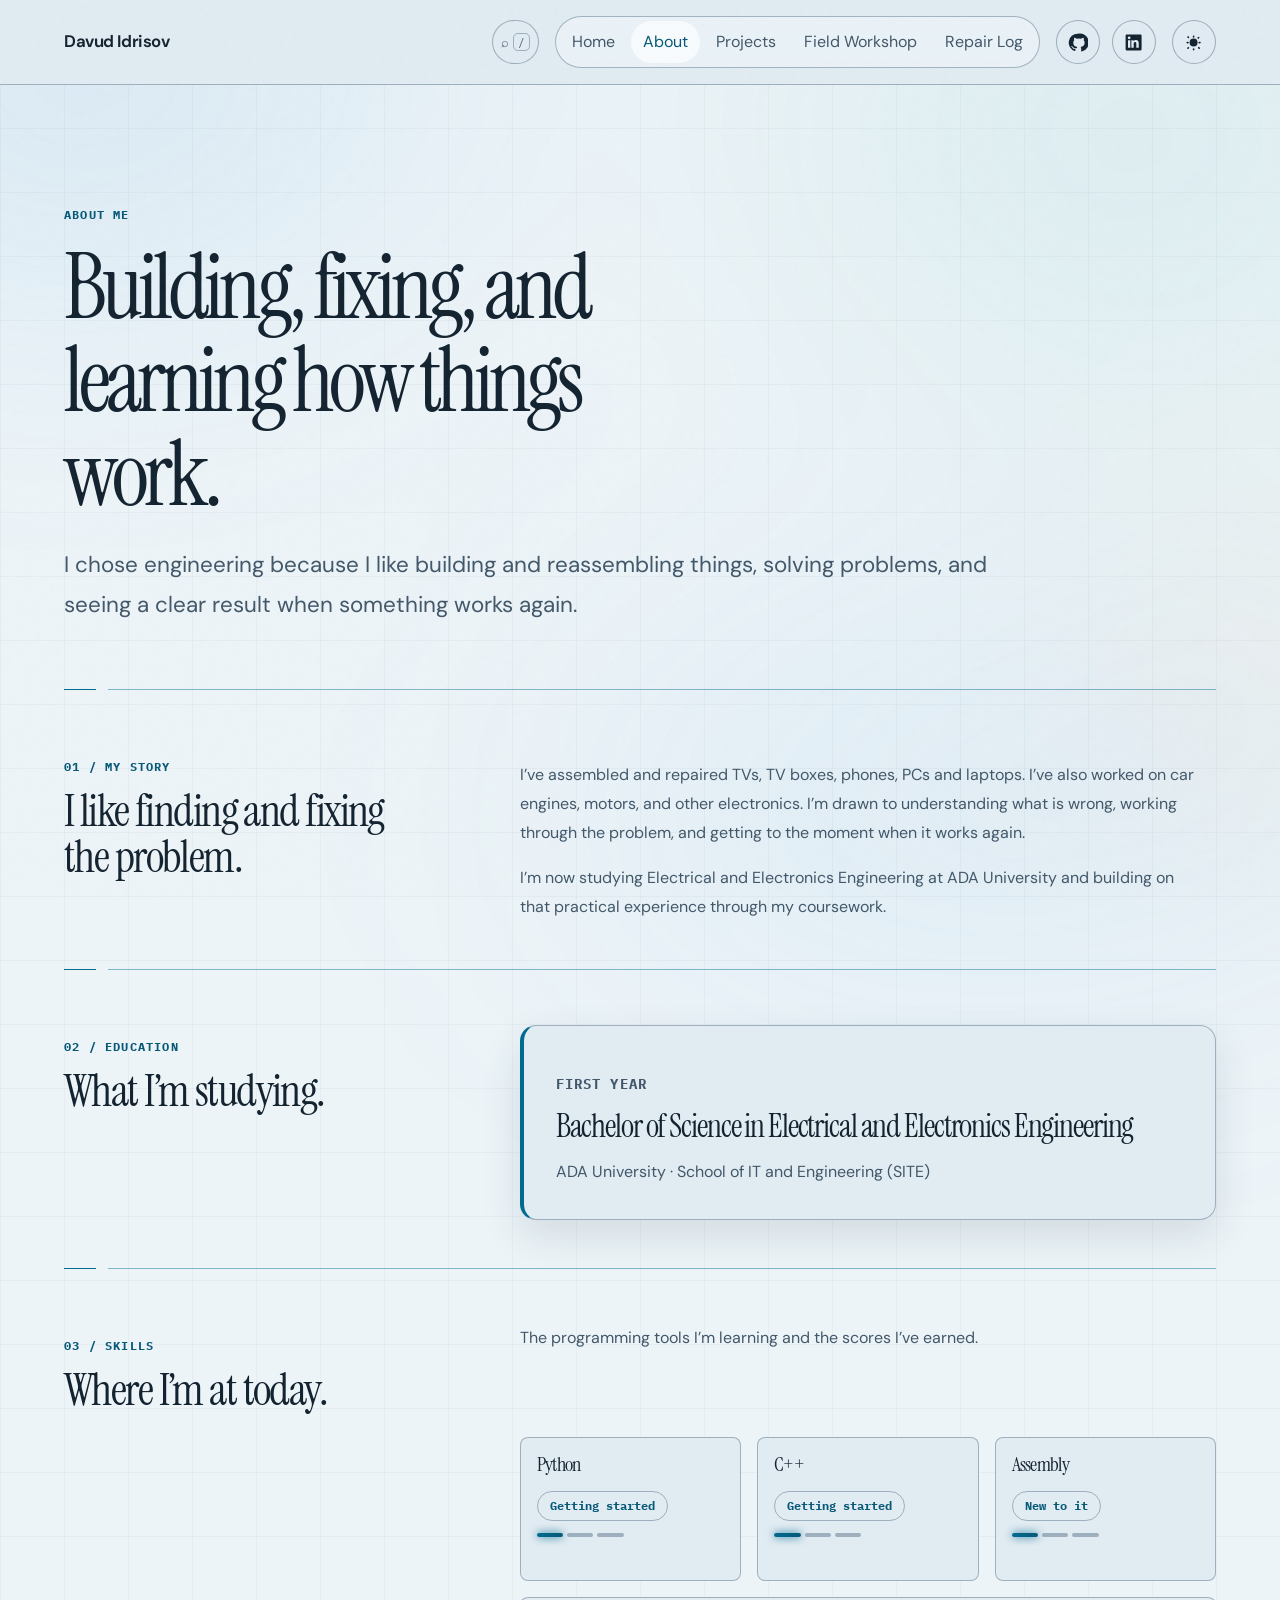
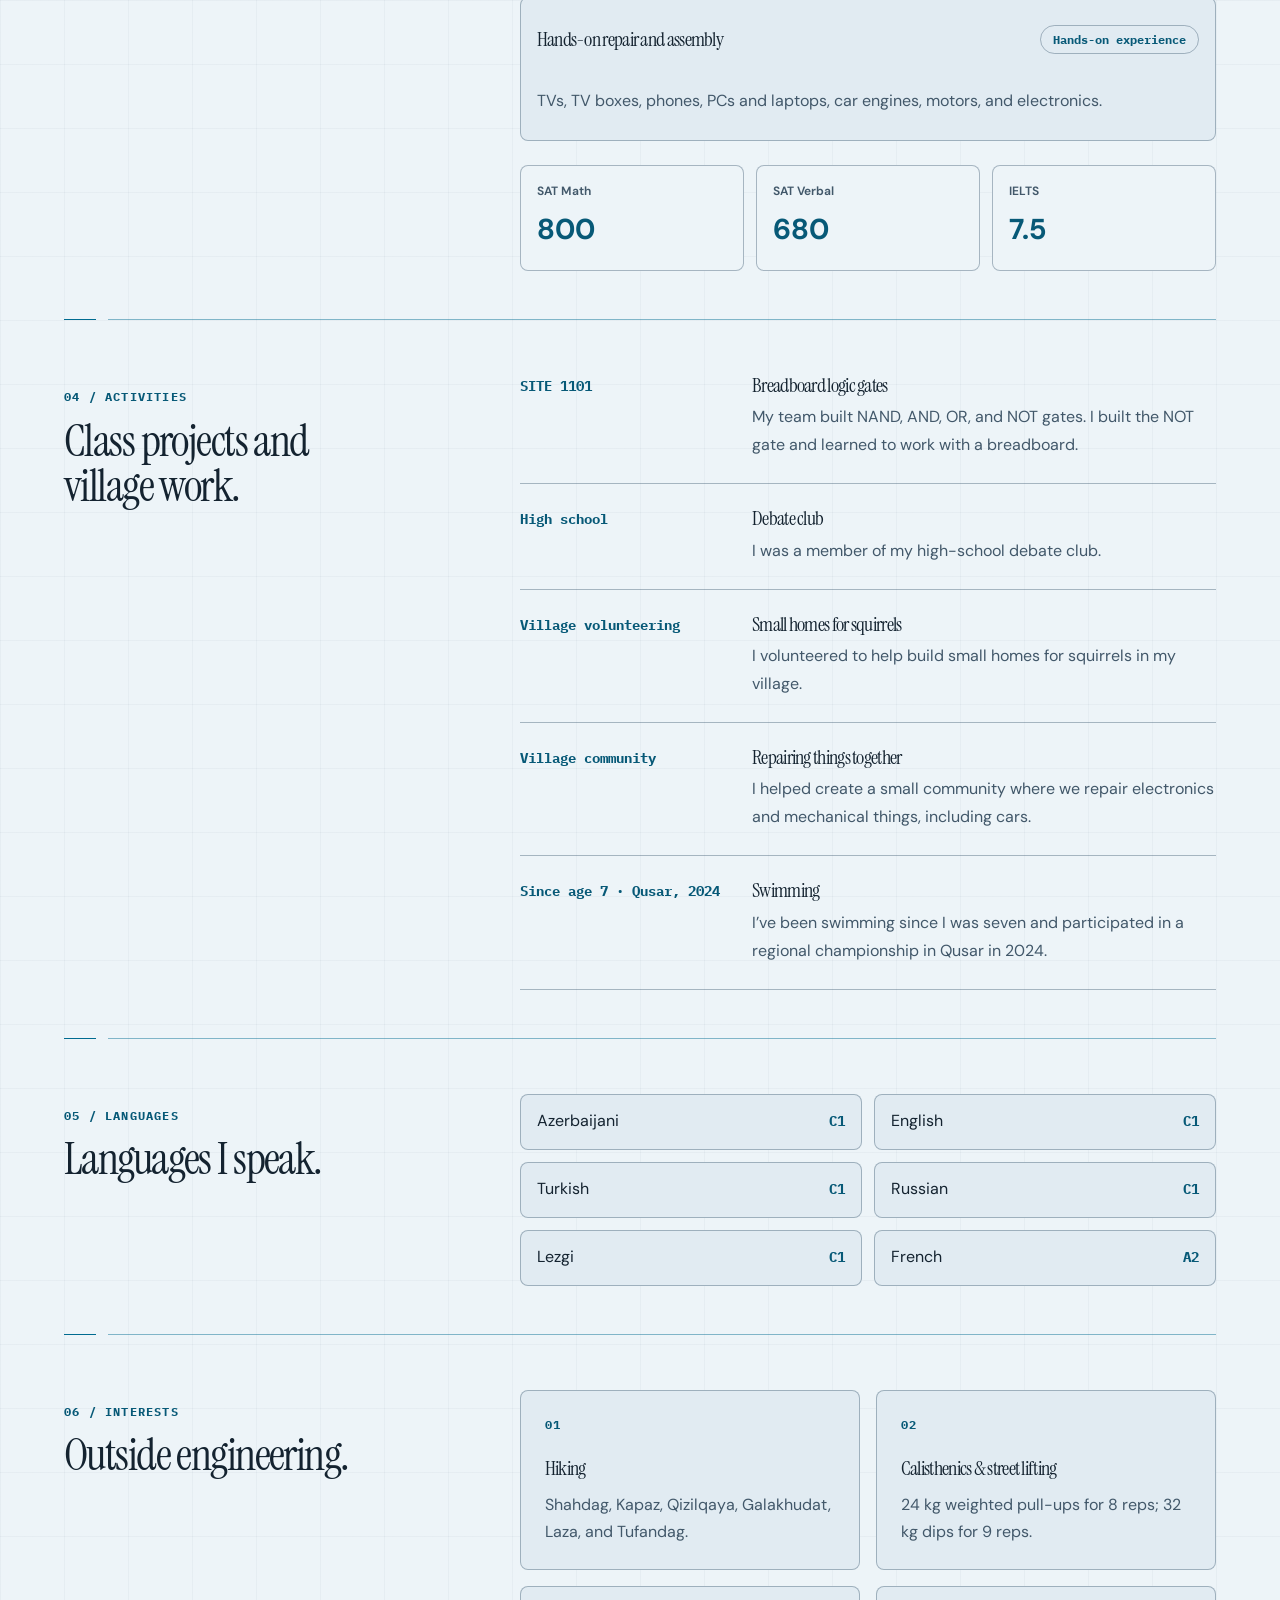
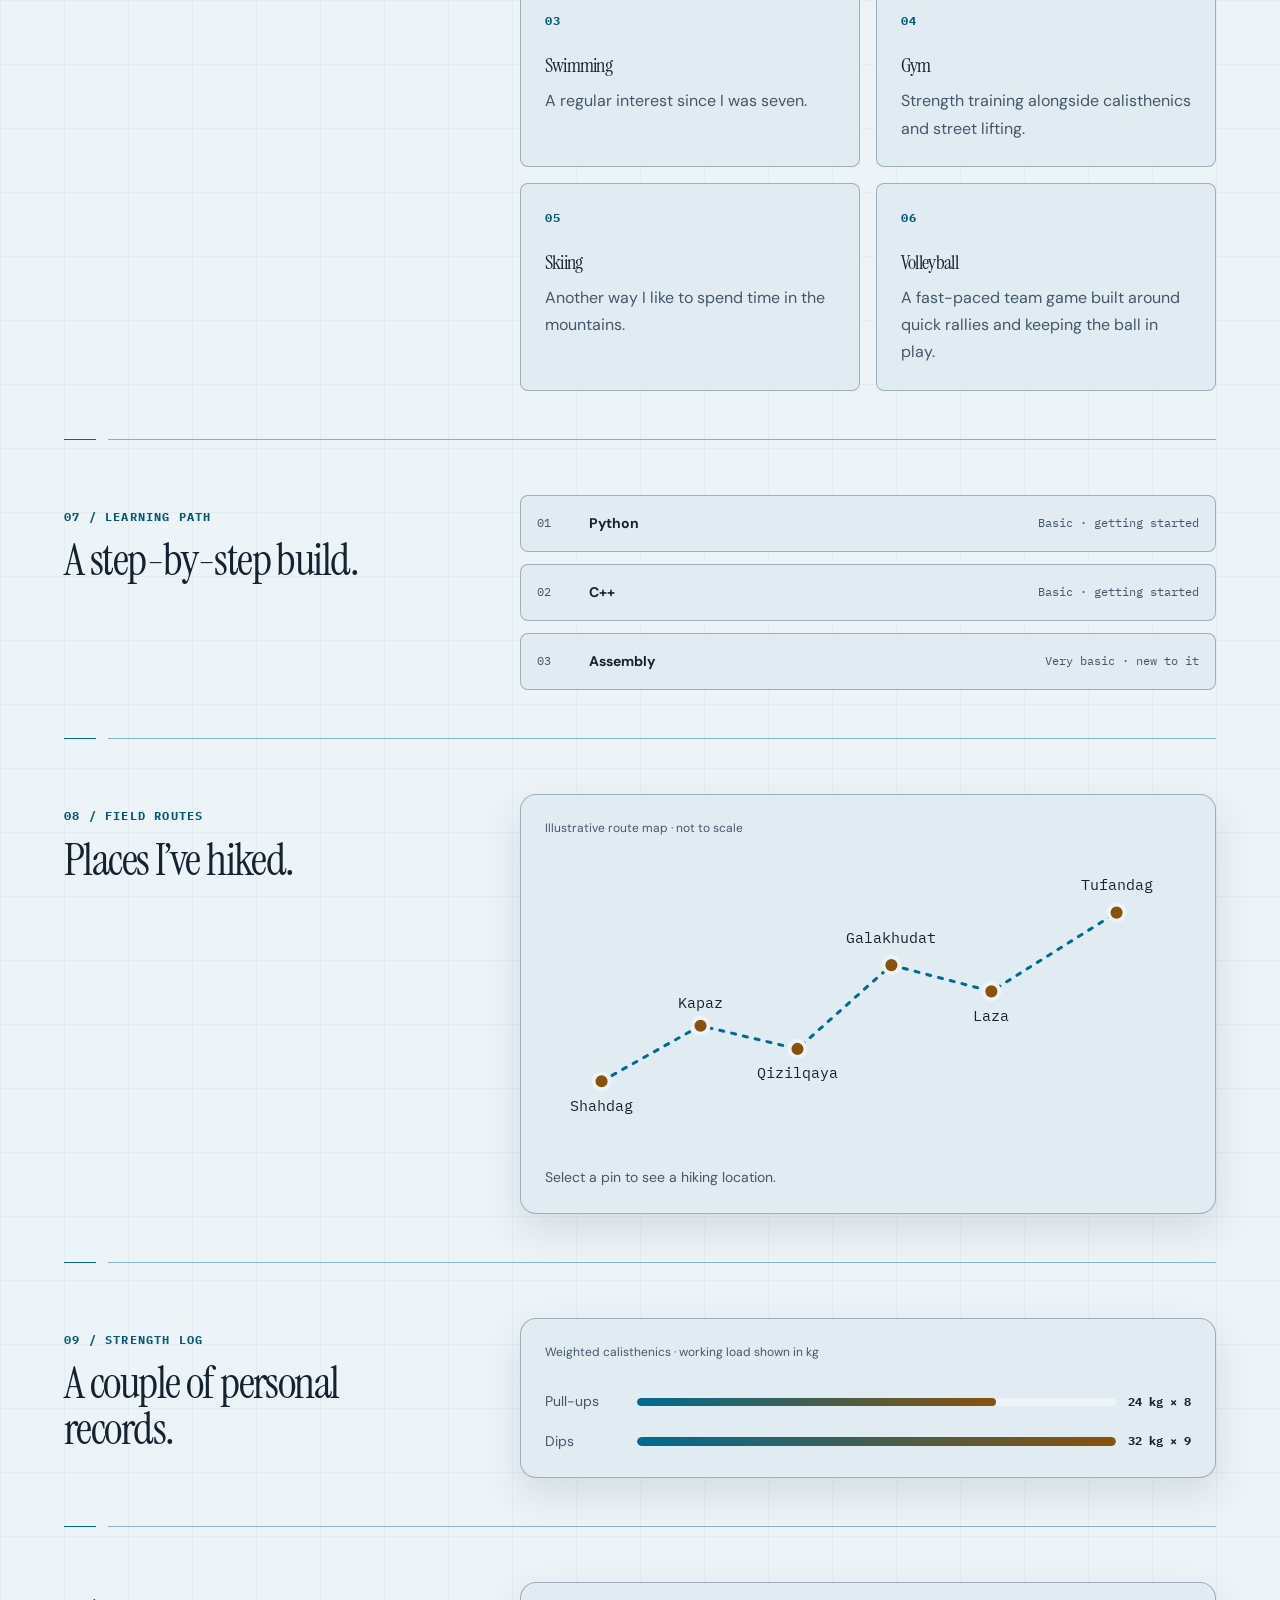
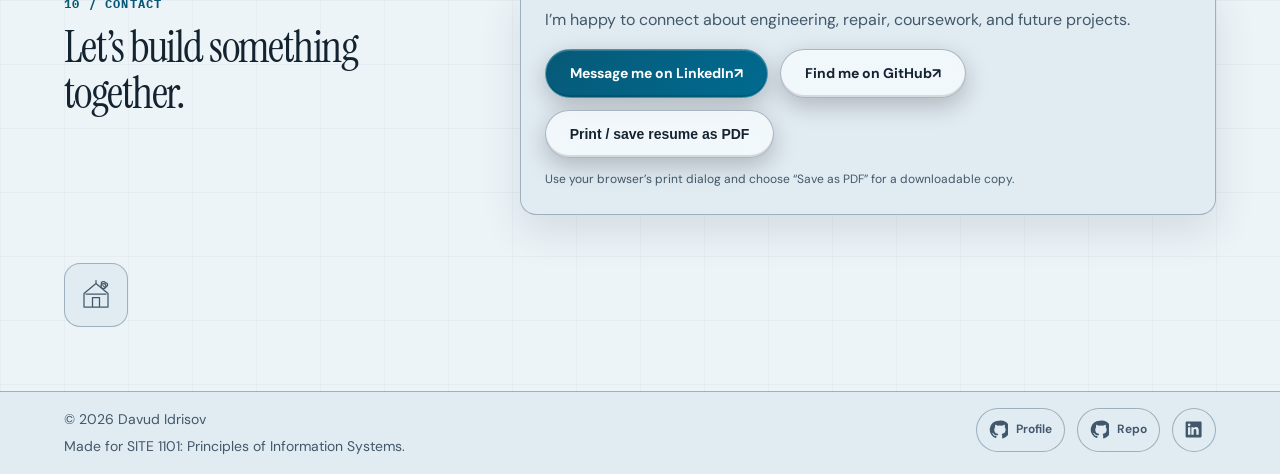
==== about.html @ af7070b5 "Upgrade portfolio with circuit features and glass UI Document implemented features and remaining wis" ====
<!doctype html>
<html lang="en">
  <head>
    <meta charset="utf-8">
    <meta name="viewport" content="width=device-width, initial-scale=1">
    <meta name="description" content="Background, education, interests, and activities of an electrical and electronics engineering student.">
    <meta name="theme-color" content="#081321">
    <meta property="og:type" content="website">
    <meta property="og:title" content="About — Davud Idrisov">
    <meta property="og:description" content="My background, education, hands-on skills, activities, languages, and interests.">
    <title>About — Davud Idrisov</title>
    <link rel="icon" href="assets/images/favicon.svg" type="image/svg+xml">
    <link rel="preconnect" href="https://fonts.googleapis.com">
    <link rel="preconnect" href="https://fonts.gstatic.com" crossorigin>
    <link href="https://fonts.googleapis.com/css2?family=DM+Sans:wght@400;500;600;700&family=IBM+Plex+Mono:wght@400;500&family=Instrument+Serif&display=swap" rel="stylesheet">
    <link rel="stylesheet" href="assets/css/base.css">
    <link rel="stylesheet" href="assets/css/layout.css">
    <link rel="stylesheet" href="assets/css/about.css">
    <link rel="stylesheet" href="assets/css/effects.css">
    <script src="assets/js/site.js" defer></script>
    <script src="assets/js/nav.js" defer></script>
    <script src="assets/js/theme.js" defer></script>
    <script src="assets/js/easter-eggs.js" defer></script>
    <script src="assets/js/glass-controls.js" defer></script>
  </head>
  <body>
    <header class="site-header">
      <a class="site-header__brand" href="index.html">Davud Idrisov</a>
      <button class="menu-toggle" type="button" aria-expanded="false" aria-controls="primary-navigation" aria-label="Open navigation">
        <span class="menu-toggle__lines" aria-hidden="true"></span>
      </button>
      <div class="site-header__controls">
        <nav class="site-nav" id="primary-navigation" aria-label="Main navigation">
          <a class="site-nav__link" href="index.html">Home</a>
          <a class="site-nav__link" href="about.html" aria-current="page">About</a>
          <a class="site-nav__link" href="projects.html">Projects</a>
          <a class="site-nav__link" href="quest.html">Field Workshop</a>
        </nav>
        <div class="site-header__social">
          <a class="icon-link" href="https://github.com/Davud09" target="_blank" rel="noopener noreferrer" aria-label="Davud Idrisov on GitHub">
            <svg viewBox="0 0 24 24" aria-hidden="true"><path d="M12 .9a11.1 11.1 0 0 0-3.51 21.63c.56.1.76-.24.76-.54v-2.1c-3.1.68-3.76-1.32-3.76-1.32-.5-1.3-1.24-1.64-1.24-1.64-1.02-.7.08-.69.08-.69 1.12.08 1.71 1.15 1.71 1.15 1 .1.76 2.2 4.93 1.57.1-.73.39-1.23.7-1.51-2.47-.28-5.06-1.24-5.06-5.5 0-1.22.43-2.22 1.15-3-.12-.28-.5-1.42.11-2.95 0 0 .94-.3 3.05 1.14a10.6 10.6 0 0 1 5.55 0c2.11-1.43 3.05-1.14 3.05-1.14.61 1.53.23 2.67.11 2.95.72.78 1.15 1.78 1.15 3 0 4.27-2.6 5.21-5.08 5.49.4.34.75 1.02.75 2.06v3.05c0 .3.2.65.77.54A11.1 11.1 0 0 0 12 .9Z"/></svg>
          </a>
          <a class="icon-link" href="https://www.linkedin.com/in/davud-idrisov-333a382b0/" target="_blank" rel="noopener noreferrer" aria-label="Davud Idrisov on LinkedIn">
            <svg viewBox="0 0 24 24" aria-hidden="true"><path d="M20.45 2H3.55C2.69 2 2 2.68 2 3.53v16.94c0 .85.69 1.53 1.55 1.53h16.9c.86 0 1.55-.68 1.55-1.53V3.53c0-.85-.69-1.53-1.55-1.53ZM7.93 18.34H4.97V9.02h2.96v9.32ZM6.45 7.75a1.72 1.72 0 1 1 0-3.44 1.72 1.72 0 0 1 0 3.44Zm11.89 10.59h-2.96v-4.53c0-1.08-.02-2.47-1.5-2.47-1.5 0-1.73 1.17-1.73 2.39v4.61H9.2V9.02h2.84v1.27h.04c.4-.73 1.36-1.5 2.8-1.5 3 0 3.56 1.97 3.56 4.53v5.02Z"/></svg>
          </a>
        </div>
        <button class="theme-toggle" type="button" aria-label="Switch to light theme" title="Switch to light theme" aria-pressed="false">
          <svg viewBox="0 0 24 24" aria-hidden="true"><path d="M12 3a1 1 0 0 1 1 1v1a1 1 0 1 1-2 0V4a1 1 0 0 1 1-1Zm0 4a5 5 0 1 0 0 10 5 5 0 0 0 0-10Zm0 12a1 1 0 0 1 1 1v1a1 1 0 1 1-2 0v-1a1 1 0 0 1 1-1ZM4 11h1a1 1 0 1 1 0 2H4a1 1 0 1 1 0-2Zm15 0h1a1 1 0 1 1 0 2h-1a1 1 0 1 1 0-2ZM5.64 4.22l.71.71a1 1 0 0 1-1.41 1.41l-.71-.71a1 1 0 0 1 1.41-1.41Zm13.42 13.42.71.71a1 1 0 0 1-1.41 1.41l-.71-.71a1 1 0 0 1 1.41-1.41Zm0-11.3-.71.71a1 1 0 0 1-1.41-1.41l.71-.71a1 1 0 0 1 1.41 1.41ZM5.64 19.78a1 1 0 0 1-1.41-1.41l.71-.71a1 1 0 0 1 1.41 1.41l-.71.71Z"/></svg>
        </button>
      </div>
    </header>
    <main class="about-page">
      <header class="about-intro">
        <p class="eyebrow">About me</p>
        <h1>Building, fixing, and learning how things work.</h1>
        <p class="about-intro__summary">
          I chose engineering because I like building and reassembling things, solving
          problems, and seeing a clear result when something works again.
        </p>
      </header>

      <section class="about-section story-section" aria-labelledby="story-title">
        <div class="about-section__heading">
          <p class="eyebrow">01 / My story</p>
          <h2 id="story-title">I like finding and fixing the problem.</h2>
        </div>
        <div class="story-copy">
          <p>
            I’ve assembled and repaired TVs, TV boxes, phones, PCs and laptops. I’ve
            also worked on car engines, motors, and other electronics. I’m drawn to
            understanding what is wrong, working through the problem, and getting to
            the moment when it works again.
          </p>
          <p>
            I’m now studying Electrical and Electronics Engineering at ADA University
            and building on that practical experience through my coursework.
          </p>
        </div>
      </section>

      <section class="about-section education-section" aria-labelledby="education-title">
        <div class="about-section__heading">
          <p class="eyebrow">02 / Education</p>
          <h2 id="education-title">What I’m studying.</h2>
        </div>
        <article class="education-card">
          <p class="education-card__label">First year</p>
          <h3>Bachelor of Science in Electrical and Electronics Engineering</h3>
          <p>ADA University · School of IT and Engineering (SITE)</p>
        </article>
      </section>

      <section class="about-section skills-section" aria-labelledby="skills-title">
        <div class="about-section__heading">
          <p class="eyebrow">03 / Skills</p>
          <h2 id="skills-title">Where I’m at today.</h2>
        </div>
        <p class="section-note">The programming tools I’m learning and the scores I’ve earned.</p>
        <div class="skill-grid">
          <article class="skill-card">
            <h3>Python</h3>
            <p class="skill-level">Getting started</p>
            <div class="skill-meter" role="img" aria-label="Python: basic experience">
              <span class="is-filled"></span><span></span><span></span>
            </div>
          </article>
          <article class="skill-card">
            <h3>C++</h3>
            <p class="skill-level">Getting started</p>
            <div class="skill-meter" role="img" aria-label="C++: basic experience">
              <span class="is-filled"></span><span></span><span></span>
            </div>
          </article>
          <article class="skill-card">
            <h3>Assembly</h3>
            <p class="skill-level">New to it</p>
            <div class="skill-meter" role="img" aria-label="Assembly: very basic experience">
              <span class="is-filled"></span><span></span><span></span>
            </div>
          </article>
          <article class="skill-card skill-card--wide">
            <h3>Hands-on repair and assembly</h3>
            <p class="skill-level">Hands-on experience</p>
            <p>
              TVs, TV boxes, phones, PCs and laptops, car engines, motors, and
              electronics.
            </p>
          </article>
        </div>
        <div class="score-grid" aria-label="Test scores">
          <article class="score-card">
            <span>SAT Math</span>
            <strong>800</strong>
          </article>
          <article class="score-card">
            <span>SAT Verbal</span>
            <strong>680</strong>
          </article>
          <article class="score-card">
            <span>IELTS</span>
            <strong>7.5</strong>
          </article>
        </div>
      </section>

      <section class="about-section activities-section" aria-labelledby="activities-title">
        <div class="about-section__heading">
          <p class="eyebrow">04 / Activities</p>
          <h2 id="activities-title">Class projects and village work.</h2>
        </div>
        <div class="activity-timeline">
          <article class="timeline-entry">
            <p class="timeline-entry__when">SITE 1101</p>
            <div>
              <h3>Breadboard logic gates</h3>
              <p>
                My team built NAND, AND, OR, and NOT gates. I built the NOT gate and
                learned to work with a breadboard.
              </p>
            </div>
          </article>
          <article class="timeline-entry">
            <p class="timeline-entry__when">High school</p>
            <div>
              <h3>Debate club</h3>
              <p>I was a member of my high-school debate club.</p>
            </div>
          </article>
          <article class="timeline-entry">
            <p class="timeline-entry__when">Village volunteering</p>
            <div>
              <h3>Small homes for squirrels</h3>
              <p>I volunteered to help build small homes for squirrels in my village.</p>
            </div>
          </article>
          <article class="timeline-entry">
            <p class="timeline-entry__when">Village community</p>
            <div>
              <h3>Repairing things together</h3>
              <p>
                I helped create a small community where we repair electronics and
                mechanical things, including cars.
              </p>
            </div>
          </article>
          <article class="timeline-entry">
            <p class="timeline-entry__when">Since age 7 · Qusar, 2024</p>
            <div>
              <h3>Swimming</h3>
              <p>
                I’ve been swimming since I was seven and participated in a regional
                championship in Qusar in 2024.
              </p>
            </div>
          </article>
        </div>
      </section>

      <section class="about-section languages-section" aria-labelledby="languages-title">
        <div class="about-section__heading">
          <p class="eyebrow">05 / Languages</p>
          <h2 id="languages-title">Languages I speak.</h2>
        </div>
        <ul class="language-list">
          <li><span>Azerbaijani</span><span class="language-level">C1</span></li>
          <li><span>English</span><span class="language-level">C1</span></li>
          <li><span>Turkish</span><span class="language-level">C1</span></li>
          <li><span>Russian</span><span class="language-level">C1</span></li>
          <li><span>Lezgi</span><span class="language-level">C1</span></li>
          <li><span>French</span><span class="language-level">A2</span></li>
        </ul>
      </section>

      <section class="about-section interests-section" aria-labelledby="interests-title">
        <div class="about-section__heading">
          <p class="eyebrow">06 / Interests</p>
          <h2 id="interests-title">Outside engineering.</h2>
        </div>
        <div class="interest-grid">
          <article class="interest-card">
            <p class="interest-card__number">01</p>
            <h3>Hiking</h3>
            <p>Shahdag, Kapaz, Qizilqaya, Galakhudat, Laza, and Tufandag.</p>
          </article>
          <article class="interest-card">
            <p class="interest-card__number">02</p>
            <h3>Calisthenics &amp; street lifting</h3>
            <p>24 kg weighted pull-ups for 8 reps; 32 kg dips for 9 reps.</p>
          </article>
          <article class="interest-card">
            <p class="interest-card__number">03</p>
            <h3>Swimming</h3>
            <p>A regular interest since I was seven.</p>
          </article>
          <article class="interest-card">
            <p class="interest-card__number">04</p>
            <h3>Gym</h3>
            <p>Strength training alongside calisthenics and street lifting.</p>
          </article>
          <article class="interest-card">
            <p class="interest-card__number">05</p>
            <h3>Skiing</h3>
            <p>Another way I like to spend time in the mountains.</p>
          </article>
          <article class="interest-card">
            <p class="interest-card__number">06</p>
            <h3>Volleyball</h3>
            <p>A fast-paced team game built around quick rallies and keeping the ball in play.</p>
          </article>
        </div>
      </section>

      <section class="about-section skills-timeline-section" aria-labelledby="skills-timeline-title">
        <div class="about-section__heading">
          <p class="eyebrow">07 / Learning path</p>
          <h2 id="skills-timeline-title">A step-by-step build.</h2>
        </div>
        <ol class="skills-timeline">
          <li><span>01</span><strong>Python</strong><small>Basic · getting started</small></li>
          <li><span>02</span><strong>C++</strong><small>Basic · getting started</small></li>
          <li><span>03</span><strong>Assembly</strong><small>Very basic · new to it</small></li>
        </ol>
      </section>

      <section class="about-section hiking-section" id="hiking" aria-labelledby="hiking-title">
        <div class="about-section__heading">
          <p class="eyebrow">08 / Field routes</p>
          <h2 id="hiking-title">Places I’ve hiked.</h2>
        </div>
        <div class="hiking-map">
          <p class="hiking-map__note">Illustrative route map · not to scale</p>
          <svg viewBox="0 0 640 300" role="img" aria-labelledby="hiking-map-title hiking-map-desc">
            <title id="hiking-map-title">Hiking locations</title>
            <desc id="hiking-map-desc">Six named hiking locations connected by a decorative trail line. Positions are illustrative, not geographic.</desc>
            <path class="hiking-map__trail" d="M56 228 154 173 250 196 343 113 442 139 566 61" />
            <g class="hiking-map__pin" data-place="Shahdag" tabindex="0" role="button" aria-label="Shahdag, a hiking location">
              <circle cx="56" cy="228" r="8" /><text x="56" y="257">Shahdag</text>
            </g>
            <g class="hiking-map__pin" data-place="Kapaz" tabindex="0" role="button" aria-label="Kapaz, a hiking location">
              <circle cx="154" cy="173" r="8" /><text x="154" y="155">Kapaz</text>
            </g>
            <g class="hiking-map__pin" data-place="Qizilqaya" tabindex="0" role="button" aria-label="Qizilqaya, a hiking location">
              <circle cx="250" cy="196" r="8" /><text x="250" y="225">Qizilqaya</text>
            </g>
            <g class="hiking-map__pin" data-place="Galakhudat" tabindex="0" role="button" aria-label="Galakhudat, a hiking location">
              <circle cx="343" cy="113" r="8" /><text x="343" y="91">Galakhudat</text>
            </g>
            <g class="hiking-map__pin" data-place="Laza" tabindex="0" role="button" aria-label="Laza, a hiking location">
              <circle cx="442" cy="139" r="8" /><text x="442" y="168">Laza</text>
            </g>
            <g class="hiking-map__pin" data-place="Tufandag" tabindex="0" role="button" aria-label="Tufandag, a hiking location">
              <circle cx="566" cy="61" r="8" /><text x="566" y="39">Tufandag</text>
            </g>
          </svg>
          <p class="hiking-map__memory" aria-live="polite">Select a pin to see a hiking location.</p>
        </div>
      </section>

      <section class="about-section fitness-section" id="fitness" aria-labelledby="fitness-title">
        <div class="about-section__heading">
          <p class="eyebrow">09 / Strength log</p>
          <h2 id="fitness-title">A couple of personal records.</h2>
        </div>
        <div class="fitness-widget">
          <p class="fitness-widget__note">Weighted calisthenics · working load shown in kg</p>
          <div class="fitness-widget__row">
            <span>Pull-ups</span><div class="fitness-widget__track" role="img" aria-label="24 kilograms for 8 repetitions"><span style="--fitness-fill: 75%"></span></div><strong>24 kg × 8</strong>
          </div>
          <div class="fitness-widget__row">
            <span>Dips</span><div class="fitness-widget__track" role="img" aria-label="32 kilograms for 9 repetitions"><span style="--fitness-fill: 100%"></span></div><strong>32 kg × 9</strong>
          </div>
        </div>
      </section>

      <section class="about-section contact-section" id="contact" aria-labelledby="contact-title">
        <div class="about-section__heading">
          <p class="eyebrow">10 / Contact</p>
          <h2 id="contact-title">Let’s build something together.</h2>
        </div>
        <div class="contact-card">
          <p>I’m happy to connect about engineering, repair, coursework, and future projects.</p>
          <div class="contact-card__actions">
            <a class="button button--magnetic" href="https://www.linkedin.com/in/davud-idrisov-333a382b0/" target="_blank" rel="noopener noreferrer">Message me on LinkedIn <span aria-hidden="true">↗</span></a>
            <a class="button button--quiet" href="https://github.com/Davud09" target="_blank" rel="noopener noreferrer">Find me on GitHub <span aria-hidden="true">↗</span></a>
            <button class="button button--quiet" type="button" data-print-resume>Print / save resume as PDF</button>
          </div>
          <p class="contact-card__note">Use your browser’s print dialog and choose “Save as PDF” for a downloadable copy.</p>
        </div>
      </section>

      <aside class="squirrel-cameo" aria-label="A little village volunteer cameo">
        <button class="squirrel-cameo__button" type="button" data-squirrel-egg aria-label="Visit the squirrel house">
          <svg viewBox="0 0 64 64" aria-hidden="true"><path d="M8 29 32 9l24 20v27H8zM25 56V37h14v19M12 30h40M32 9V3" /><circle cx="47" cy="14" r="5" /><path d="M44 13c-5-7 4-11 7-5 5-1 6 6 1 8-2 1-4 0-5-2" /></svg>
          <span>Village volunteer bonus</span>
        </button>
      </aside>
    </main>
    <footer class="site-footer">
      <div class="site-footer__copy">
        <p>&copy; <span data-current-year></span> Davud Idrisov</p>
        <p>Made for SITE 1101: Principles of Information Systems.</p>
      </div>
      <div class="site-footer__social" aria-label="Social and source links">
        <a class="icon-link" href="https://github.com/Davud09" target="_blank" rel="noopener noreferrer" aria-label="Davud Idrisov on GitHub">
          <svg viewBox="0 0 24 24" aria-hidden="true"><path d="M12 .9a11.1 11.1 0 0 0-3.51 21.63c.56.1.76-.24.76-.54v-2.1c-3.1.68-3.76-1.32-3.76-1.32-.5-1.3-1.24-1.64-1.24-1.64-1.02-.7.08-.69.08-.69 1.12.08 1.71 1.15 1.71 1.15 1 .1.76 2.2 4.93 1.57.1-.73.39-1.23.7-1.51-2.47-.28-5.06-1.24-5.06-5.5 0-1.22.43-2.22 1.15-3-.12-.28-.5-1.42.11-2.95 0 0 .94-.3 3.05 1.14a10.6 10.6 0 0 1 5.55 0c2.11-1.43 3.05-1.14 3.05-1.14.61 1.53.23 2.67.11 2.95.72.78 1.15 1.78 1.15 3 0 4.27-2.6 5.21-5.08 5.49.4.34.75 1.02.75 2.06v3.05c0 .3.2.65.77.54A11.1 11.1 0 0 0 12 .9Z"/></svg>
        </a>
        <a class="icon-link" href="https://github.com/Davud09/Davud09.github.io" target="_blank" rel="noopener noreferrer" aria-label="Portfolio source code on GitHub">
          <svg viewBox="0 0 24 24" aria-hidden="true"><path d="M12 .9a11.1 11.1 0 0 0-3.51 21.63c.56.1.76-.24.76-.54v-2.1c-3.1.68-3.76-1.32-3.76-1.32-.5-1.3-1.24-1.64-1.24-1.64-1.02-.7.08-.69.08-.69 1.12.08 1.71 1.15 1.71 1.15 1 .1.76 2.2 4.93 1.57.1-.73.39-1.23.7-1.51-2.47-.28-5.06-1.24-5.06-5.5 0-1.22.43-2.22 1.15-3-.12-.28-.5-1.42.11-2.95 0 0 .94-.3 3.05 1.14a10.6 10.6 0 0 1 5.55 0c2.11-1.43 3.05-1.14 3.05-1.14.61 1.53.23 2.67.11 2.95.72.78 1.15 1.78 1.15 3 0 4.27-2.6 5.21-5.08 5.49.4.34.75 1.02.75 2.06v3.05c0 .3.2.65.77.54A11.1 11.1 0 0 0 12 .9Z"/></svg>
        </a>
        <a class="icon-link" href="https://www.linkedin.com/in/davud-idrisov-333a382b0/" target="_blank" rel="noopener noreferrer" aria-label="Davud Idrisov on LinkedIn">
          <svg viewBox="0 0 24 24" aria-hidden="true"><path d="M20.45 2H3.55C2.69 2 2 2.68 2 3.53v16.94c0 .85.69 1.53 1.55 1.53h16.9c.86 0 1.55-.68 1.55-1.53V3.53c0-.85-.69-1.53-1.55-1.53ZM7.93 18.34H4.97V9.02h2.96v9.32ZM6.45 7.75a1.72 1.72 0 1 1 0-3.44 1.72 1.72 0 0 1 0 3.44Zm11.89 10.59h-2.96v-4.53c0-1.08-.02-2.47-1.5-2.47-1.5 0-1.73 1.17-1.73 2.39v4.61H9.2V9.02h2.84v1.27h.04c.4-.73 1.36-1.5 2.8-1.5 3 0 3.56 1.97 3.56 4.53v5.02Z"/></svg>
        </a>
      </div>
    </footer>
    <script src="assets/js/about.js" defer></script>
  </body>
</html>
---- assets/css/base.css ----
:root {
  color-scheme: dark;

  --color-page: #081321;
  --color-surface: #111f30;
  --color-surface-raised: #1a2b3f;
  --color-text: #f3f7fc;
  --color-text-muted: #bdc9d8;
  --color-accent: #52c9ee;
  --color-accent-strong: #91e5ff;
  --color-signal: #f2b866;
  --color-green: #18374a;
  --color-border: rgb(177 204 228 / 30%);
  --color-focus: #8de2ff;
  --color-on-accent: #071824;
  --color-on-signal: #281a08;
  --color-white: #ffffff;

  --rgb-accent: 82 201 238;
  --rgb-board: 24 55 74;
  --rgb-ink: 5 12 22;
  --rgb-amber: 242 184 102;
  --rgb-black: 0 0 0;
  --rgb-white: 255 255 255;
  --rgb-haze: 179 215 239;
  --rgb-border: 177 204 228;

  --color-ambient-blue: rgb(41 145 255 / 25%);
  --color-ambient-teal: rgb(35 206 205 / 19%);
  --color-ambient-cyan: rgb(69 186 255 / 15%);
  --color-ambient-amber: rgb(244 169 80 / 12%);
  --color-grid: rgb(183 217 239 / 3.5%);
  --color-glass-highlight: rgb(255 255 255 / 14%);
  --color-section-trace: rgb(var(--rgb-accent) / 46%);
  --color-accent-wash-subtle: rgb(var(--rgb-accent) / 3%);
  --color-accent-wash-soft: rgb(var(--rgb-accent) / 5%);
  --color-accent-grid: rgb(var(--rgb-accent) / 7%);
  --color-accent-wash: rgb(var(--rgb-accent) / 8%);
  --color-accent-glow: rgb(var(--rgb-accent) / 13%);
  --color-accent-spotlight: rgb(var(--rgb-accent) / 18%);
  --color-accent-halo: rgb(var(--rgb-accent) / 28%);
  --color-board-haze: rgb(var(--rgb-board) / 22%);
  --color-ink-overlay: rgb(var(--rgb-ink) / 82%);
  --color-glass-nav: color-mix(in srgb, var(--color-page) 76%, transparent);
  --color-glass-border: color-mix(in srgb, var(--color-border) 72%, transparent);
  --color-glass-surface: color-mix(in srgb, var(--color-surface) 72%, transparent);
  --color-glass-surface-raised: color-mix(in srgb, var(--color-surface-raised) 72%, transparent);
  --color-glass-accent-border: color-mix(in srgb, var(--color-accent) 48%, var(--color-border));
  --color-glass-hover-border: color-mix(in srgb, var(--color-accent) 72%, var(--color-border));
  --color-glass-focus-border: color-mix(in srgb, var(--color-accent) 65%, var(--color-border));
  --color-button-border: color-mix(in srgb, var(--color-accent) 72%, var(--color-white));
  --color-button-sheen: rgb(var(--rgb-white) / 32%);
  --color-image-sheen: rgb(var(--rgb-white) / 20%);
  --color-signal-surface: color-mix(in srgb, var(--color-signal) 14%, var(--color-surface));
  --color-button-quiet-surface: color-mix(in srgb, var(--color-surface-raised) 76%, transparent);
  --color-button-tracking: rgb(255 255 255 / 24%);
  --color-button-ripple: rgb(255 255 255 / 34%);

  --font-body: "DM Sans", "Segoe UI Variable", "Segoe UI", "Helvetica Neue", Arial, sans-serif;
  --font-display: "Instrument Serif", "Iowan Old Style", "Palatino Linotype", Georgia, serif;
  --font-mono: "IBM Plex Mono", "Cascadia Code", "SFMono-Regular", Consolas, monospace;
  --text-2xs: 0.6875rem;
  --text-xs: 0.75rem;
  --text-sm: 0.875rem;
  --text-base: 1rem;
  --text-lg: 1.25rem;
  --text-2xl: clamp(1.75rem, 4vw, 2.5rem);
  --text-xl: clamp(3rem, 8vw, 6.5rem);
  --line-height-heading: 1.02;
  --line-height-body: 1.65;

  --space-unit: 0.5rem;
  --space-1: calc(var(--space-unit) * 0.5);
  --space-2: var(--space-unit);
  --space-3: calc(var(--space-unit) * 1.5);
  --space-4: calc(var(--space-unit) * 2);
  --space-5: calc(var(--space-unit) * 2.5);
  --space-6: calc(var(--space-unit) * 3);
  --space-8: calc(var(--space-unit) * 4);
  --space-10: calc(var(--space-unit) * 5);
  --space-12: calc(var(--space-unit) * 6);
  --space-16: calc(var(--space-unit) * 8);

  --radius-sm: 0.5rem;
  --radius-md: 1rem;
  --radius-lg: 1.5rem;
  --radius-xs: 0.3rem;
  --radius-micro: 2px;
  --radius-circle: 50%;
  --radius-square: 0;
  --radius-marker: 25%;
  --radius-vitals: 0.55rem 1rem 0.55rem 1rem;
  --radius-board: 0.6rem 1rem 0.6rem 1rem;
  --radius-switch: 0.45rem 0.8rem 0.45rem 0.8rem;
  --radius-portrait: 48% 48% var(--radius-md) var(--radius-md);
  --radius-circuit: 0.7rem 1.4rem 0.7rem 1.4rem;
  --radius-pill: 999px;
  --blur-glass: 12px;
  --blur-nav: 16px;
  --blur-toast: 18px;
  --blur-lightbox: 4px;
  --blur-ambient: clamp(4rem, 10vw, 9rem);
  --grid-size: 4rem;
  --grain-opacity: 0.04;
  --shadow-card: 0 1rem 2.5rem rgb(0 0 0 / 28%);
  --shadow-circuit: 0 1.25rem 3rem rgb(0 0 0 / 22%), inset 0 1px rgb(255 255 255 / 7%);
  --shadow-inset: inset 0 0.5rem 1.5rem rgb(0 0 0 / 16%);
  --shadow-map-inset: inset 0 0 2.5rem rgb(0 0 0 / 18%);
  --shadow-tile: 0 0.3rem 0.7rem rgb(0 0 0 / 22%);
  --shadow-player: 0 0 0 3px rgb(var(--rgb-accent) / 28%), 0 0.35rem 0.9rem rgb(0 0 0 / 28%);
  --shadow-control: inset 0 1px rgb(255 255 255 / 14%), 0 0.35rem 0.9rem rgb(0 0 0 / 10%);
  --shadow-glow: 0 0 0.65rem var(--color-signal);
  --shadow-indicator: 0 0 0.5rem var(--color-accent);
  --shadow-wire: 0 0 0.75rem 2px var(--color-accent);
  --shadow-status: 0 0 0.55rem color-mix(in srgb, var(--color-signal) 75%, transparent);
  --shadow-page-glow: 0 0 3rem color-mix(in srgb, var(--color-accent) 12%, transparent);
  --shadow-toast:
    inset 0 1px rgb(255 255 255 / 20%),
    0 0.7rem 2rem rgb(0 0 0 / 24%),
    0 0 1.5rem color-mix(in srgb, var(--color-accent) 22%, transparent);
  --shadow-voltage:
    var(--shadow-card),
    0 0 1.75rem color-mix(in srgb, var(--color-signal) 24%, transparent);
  --shadow-project-hover:
    var(--shadow-card),
    0 0.7rem 1.8rem color-mix(in srgb, var(--color-accent) 10%, transparent);
  --shadow-hover-control:
    inset 0 1px var(--color-glass-highlight),
    0 0.5rem 1rem rgb(0 0 0 / 12%);
  --shadow-hover-switch:
    inset 0 1px rgb(255 255 255 / 20%),
    0 0 1rem color-mix(in srgb, var(--color-accent) 16%, transparent);
  --shadow-glass-hover:
    inset 0 1px rgb(255 255 255 / 34%),
    inset 0 -2px rgb(0 0 0 / 18%),
    0 0.75rem 1.8rem rgb(0 0 0 / 22%);
  --shadow-glass:
    inset 0 1px rgb(255 255 255 / 18%),
    inset 0 -2px rgb(0 0 0 / 12%),
    0 0.5rem 1.5rem rgb(0 0 0 / 22%);
  --shadow-inset-glass: inset 0 1px var(--color-glass-highlight);
  --shadow-button-hover:
    inset 0 1px rgb(255 255 255 / 48%),
    0 0.75rem 1.8rem rgb(0 0 0 / 19%);
  --shadow-control-base:
    inset 0 1px var(--color-glass-highlight),
    0 0.35rem 0.9rem rgb(0 0 0 / 10%);
  --shadow-accent-hover: 0 0.4rem 1rem rgb(var(--rgb-accent) / 25%);
  --motion-ripple: 650ms;
  --motion-release: 520ms;
  --motion-smoke: 1.4s;
  --motion-scope-scroll: 8s;
  --motion-easing: cubic-bezier(0.16, 1, 0.3, 1);
  --motion-quick: 400ms;
  --motion-standard: 550ms;
  --motion-slow: 700ms;
  --motion-signal-arrive: 400ms;
  --motion-drift: 48s;
  --motion-orbit: 10s;
  --motion-pulse: 2.4s;
  --motion-signal: 1.1s;

  font-family: var(--font-body);
  font-size: 100%;
  line-height: var(--line-height-body);
  color: var(--color-text);
  background: var(--color-page);
  font-synthesis: none;
  text-rendering: optimizeLegibility;
}

:root[data-theme="light"] {
  color-scheme: light;

  --color-page: #edf4f8;
  --color-surface: #e1ebf2;
  --color-surface-raised: #f8fbfd;
  --color-text: #142330;
  --color-text-muted: #42586a;
  --color-accent: #006b90;
  --color-accent-strong: #075977;
  --color-signal: #89510c;
  --color-green: #d4e5ed;
  --color-border: rgb(39 71 94 / 36%);
  --rgb-accent: 0 107 144;
  --rgb-board: 212 229 237;
  --rgb-border: 39 71 94;
  --color-focus: #075f83;
  --color-on-accent: #ffffff;
  --color-on-signal: #ffffff;
  --color-button-sheen: rgb(255 255 255 / 10%);
  --color-ambient-blue: rgb(31 148 216 / 13%);
  --color-ambient-teal: rgb(24 171 157 / 10%);
  --color-ambient-cyan: rgb(56 154 219 / 9%);
  --color-ambient-amber: rgb(222 151 59 / 8%);
  --color-grid: rgb(31 76 101 / 4%);
  --shadow-card: 0 1rem 2.5rem rgb(20 46 64 / 12%);
}

@media (prefers-color-scheme: light) {
  :root:not([data-theme]) {
    color-scheme: light;

    --color-page: #edf4f8;
    --color-surface: #e1ebf2;
    --color-surface-raised: #f8fbfd;
    --color-text: #142330;
    --color-text-muted: #42586a;
    --color-accent: #006b90;
    --color-accent-strong: #075977;
    --color-signal: #89510c;
    --color-green: #d4e5ed;
    --color-border: rgb(39 71 94 / 36%);
    --rgb-accent: 0 107 144;
    --rgb-board: 212 229 237;
    --rgb-border: 39 71 94;
    --color-focus: #075f83;
    --color-on-accent: #ffffff;
    --color-on-signal: #ffffff;
    --color-button-sheen: rgb(255 255 255 / 10%);
    --color-ambient-blue: rgb(31 148 216 / 13%);
    --color-ambient-teal: rgb(24 171 157 / 10%);
    --color-ambient-cyan: rgb(56 154 219 / 9%);
    --color-ambient-amber: rgb(222 151 59 / 8%);
    --color-grid: rgb(31 76 101 / 4%);
    --shadow-card: 0 1rem 2.5rem rgb(20 46 64 / 12%);
  }
}

*,
*::before,
*::after {
  box-sizing: border-box;
}

body {
  position: relative;
  isolation: isolate;
  min-width: 18rem;
  min-height: 100vh;
  margin: 0;
  background-color: var(--color-page);
  background-image:
    linear-gradient(var(--color-grid) 1px, transparent 1px),
    linear-gradient(90deg, var(--color-grid) 1px, transparent 1px);
  background-size: var(--grid-size) var(--grid-size);
  color: var(--color-text);
}

img,
svg {
  display: block;
  max-width: 100%;
}

a {
  color: inherit;
}

a:focus-visible,
button:focus-visible {
  outline: 3px solid var(--color-focus);
  outline-offset: 4px;
}

.eyebrow {
  color: var(--color-accent-strong);
  font-size: var(--text-sm);
  font-weight: 700;
  letter-spacing: 0.12em;
  text-transform: uppercase;
}

h1,
h2,
h3 {
  font-family: var(--font-display);
  line-height: var(--line-height-heading);
  letter-spacing: -0.035em;
}

h1 {
  max-width: 14ch;
  margin-block: var(--space-4);
  font-size: var(--text-xl);
  font-weight: 600;
}

.eyebrow,
.home-vitals__label,
.home-vitals__metric strong,
.circuit-toy__status,
.circuit-toy__stage-count,
.circuit-toy__timer,
.circuit-toy__switch-label,
.circuit-toy__board-label,
.project-card__number,
.project-card__status,
.project-card__tools-label,
.education-card__label,
.skill-level,
.timeline-entry__when,
.language-level,
.interest-card__number,
.workshop__score-label,
.achievement-panel__heading > span {
  font-family: var(--font-mono);
}

.eyebrow {
  font-size: var(--text-xs);
  letter-spacing: 0.1em;
}

.page-actions {
  display: flex;
  flex-wrap: wrap;
  gap: var(--space-4);
  margin-top: var(--space-8);
}

.button {
  position: relative;
  isolation: isolate;
  overflow: hidden;
  display: inline-flex;
  min-height: 3rem;
  align-items: center;
  justify-content: center;
  padding: var(--space-3) var(--space-6);
  border: 1px solid var(--color-accent);
  border: 1px solid var(--color-button-border);
  border-radius: var(--radius-pill);
  background: linear-gradient(135deg, var(--color-accent-strong), var(--color-accent));
  color: var(--color-on-accent);
  font-weight: 700;
  text-decoration: none;
  transition:
    border-color var(--motion-quick) var(--motion-easing),
    box-shadow var(--motion-quick) var(--motion-easing),
    transform var(--motion-quick) var(--motion-easing);
  box-shadow: var(--shadow-glass);
  -webkit-backdrop-filter: blur(var(--blur-glass)) saturate(140%);
  backdrop-filter: blur(var(--blur-glass)) saturate(140%);
  cursor: pointer;
}

.button::before {
  position: absolute;
  z-index: 0;
  inset: 0;
  background: linear-gradient(
    110deg,
    transparent 20%,
    var(--color-button-sheen) 48%,
    transparent 72%
  );
  content: "";
  pointer-events: none;
  transform: translateX(-130%) skewX(-18deg);
  transition: transform var(--motion-standard) var(--motion-easing);
}

.button > * {
  position: relative;
  z-index: 1;
}

.button:hover {
  border-color: var(--color-accent-strong);
  transform: translateY(-2px);
  box-shadow: var(--shadow-button-hover);
}

.button--primary {
  border-color: var(--color-glass-accent-border);
  background:
    linear-gradient(135deg, var(--color-glass-highlight), transparent 58%),
    linear-gradient(135deg, var(--color-accent-strong), var(--color-accent));
  color: var(--color-on-accent);
}

.button--secondary {
  border-color: var(--color-glass-border);
  background:
    linear-gradient(135deg, var(--color-glass-highlight), transparent 62%),
    var(--color-glass-surface-raised);
  color: var(--color-text);
}

.button--secondary:hover {
  border-color: var(--color-glass-hover-border);
  background: var(--color-glass-surface-raised);
  color: var(--color-text);
}

.button:hover::before,
.button:focus-visible::before {
  transform: translateX(130%) skewX(-18deg);
}

.button:active {
  transform: translateY(0) scale(0.98);
}

.button[aria-disabled="true"],
.button:disabled {
  opacity: 0.56;
  pointer-events: none;
}

.button--magnetic {
  --magnetic-x: 0px;
  --magnetic-y: 0px;
}

.button__arrow {
  display: inline-block;
  font-size: 1.4em;
  font-weight: 800;
  line-height: 0.7;
  transition: transform var(--motion-quick) var(--motion-easing);
}

.button:hover .button__arrow {
  transform: translateX(3px);
}

.button--quiet {
  border-color: var(--color-border);
  background: var(--color-surface-raised);
  background: var(--color-button-quiet-surface);
  color: var(--color-text);
  box-shadow: var(--shadow-glass);
}

.button--quiet:hover {
  border-color: var(--color-accent);
  background: var(--color-surface-raised);
  color: var(--color-text);
}

.button--ghost {
  border-color: transparent;
  background: transparent;
  color: var(--color-text-muted);
  box-shadow: none;
  -webkit-backdrop-filter: none;
  backdrop-filter: none;
}

.button--ghost:hover {
  border-color: var(--color-border);
  background: var(--color-glass-surface);
  color: var(--color-text);
  box-shadow: var(--shadow-inset-glass);
}

.glass-control {
  --pointer-x: 50%;
  --pointer-y: 50%;
  --click-x: 50%;
  --click-y: 50%;
  position: relative;
  isolation: isolate;
  overflow: hidden;
}

.glass-control__light,
.glass-control__ripple {
  position: absolute;
  z-index: 0;
  inset: 0;
  overflow: hidden;
  border-radius: inherit;
  pointer-events: none;
}

.glass-control__light {
  background: radial-gradient(
    circle 9rem at var(--pointer-x) var(--pointer-y),
    var(--color-button-tracking),
    transparent 74%
  );
  opacity: 0;
  transition: opacity var(--motion-quick) var(--motion-easing);
}

.glass-control__content,
.glass-control > svg,
.glass-control > :not(.glass-control__light, .glass-control__ripple) {
  position: relative;
  z-index: 1;
}

.glass-control__content--absolute {
  position: absolute;
}

.glass-control__ripple {
  inset: auto;
  top: var(--click-y);
  left: var(--click-x);
  width: 0.5rem;
  height: 0.5rem;
  background: var(--color-button-ripple);
  opacity: 0;
  transform: translate(-50%, -50%) scale(0);
}

.glass-control.is-rippling .glass-control__ripple {
  animation: glass-ripple var(--motion-ripple) var(--motion-easing) forwards;
}

@keyframes glass-ripple {
  0% {
    opacity: 0.6;
    transform: translate(-50%, -50%) scale(0);
  }

  100% {
    opacity: 0;
    transform: translate(-50%, -50%) scale(30);
  }
}

@media (hover: hover) and (pointer: fine) {
  .glass-control:not(:disabled):hover .glass-control__light,
  .glass-control:not([aria-disabled="true"]):hover .glass-control__light,
  .glass-control:focus-visible .glass-control__light {
    opacity: 1;
  }

  .button--magnetic:hover {
    transform: translate3d(var(--magnetic-x), calc(-2px + var(--magnetic-y)), 0);
  }
}

.site-nav {
  position: relative;
}

.site-nav::before {
  position: absolute;
  z-index: 0;
  top: var(--nav-indicator-y, 0.25rem);
  left: var(--nav-indicator-x, 0.25rem);
  width: var(--nav-indicator-width, 0);
  height: var(--nav-indicator-height, 0);
  border: 1px solid var(--color-glass-border);
  border-radius: var(--radius-pill);
  background: var(--color-glass-surface-raised);
  box-shadow: var(--shadow-inset-glass);
  content: "";
  opacity: 0;
  pointer-events: none;
  transition:
    opacity var(--motion-quick) var(--motion-easing),
    left var(--motion-standard) var(--motion-easing),
    top var(--motion-standard) var(--motion-easing),
    width var(--motion-standard) var(--motion-easing),
    height var(--motion-standard) var(--motion-easing);
}

.site-nav__link {
  z-index: 1;
}

.site-nav__link[aria-current="page"] {
  background: transparent;
}

@media (hover: hover) and (pointer: fine) {
  .site-nav:has(.site-nav__link:hover)::before,
  .site-nav:has(.site-nav__link:focus-visible)::before {
    opacity: 1;
  }

  .site-nav__link[aria-current="page"]::after {
    display: none;
  }
}

.text-link {
  color: var(--color-text-muted);
}

@media (prefers-reduced-motion: reduce) {
  *,
  *::before,
  *::after {
    scroll-behavior: auto !important;
    animation-duration: 0.01ms !important;
    animation-iteration-count: 1 !important;
    transition-duration: 0.01ms !important;
  }

  .glass-control__light,
  .glass-control.is-rippling .glass-control__ripple,
  .site-nav::before {
    animation: none;
    transition: none;
  }
}
---- assets/css/layout.css ----
.site-header,
.site-footer {
  display: flex;
  align-items: center;
  justify-content: space-between;
  gap: var(--space-6);
  padding: var(--space-4) max(var(--space-6), calc((100% - 72rem) / 2));
  background: var(--color-surface);
}

.site-header {
  position: relative;
  z-index: 2;
  min-height: 5rem;
  border-bottom: 1px solid var(--color-border);
}

.site-header__brand {
  flex: 0 0 auto;
  font-family: var(--font-body);
  font-size: 1.05rem;
  font-weight: 650;
  letter-spacing: -0.025em;
  text-decoration: none;
}

.site-header__brand:hover {
  color: var(--color-accent-strong);
}

.site-header__controls,
.site-nav,
.site-header__social,
.site-footer__social {
  display: flex;
  align-items: center;
}

.site-header__controls {
  gap: var(--space-4);
}

.site-nav {
  flex-wrap: wrap;
  gap: var(--space-1);
  padding: var(--space-1);
  border: 1px solid var(--color-border);
  border-radius: var(--radius-pill);
  background: var(--color-page);
  -webkit-backdrop-filter: blur(var(--blur-nav)) saturate(140%);
  backdrop-filter: blur(var(--blur-nav)) saturate(140%);
}

.site-nav__link {
  position: relative;
  padding: var(--space-2) var(--space-3);
  border-radius: var(--radius-pill);
  color: var(--color-text-muted);
  text-decoration: none;
  transition:
    color var(--motion-quick) var(--motion-easing),
    background-color var(--motion-quick) var(--motion-easing),
    transform var(--motion-quick) var(--motion-easing);
}

.site-nav__link:hover,
.site-nav__link[aria-current="page"] {
  color: var(--color-accent-strong);
  background: var(--color-surface-raised);
}

.site-nav__link:hover {
  transform: translateY(-1px);
}

.site-nav__link[aria-current="page"]::after {
  position: absolute;
  right: 0.85rem;
  bottom: 0.3rem;
  left: 0.85rem;
  height: 2px;
  border-radius: var(--radius-pill);
  background: var(--color-accent);
  content: "";
}

.site-header__social,
.site-footer__social {
  gap: var(--space-3);
}

.icon-link,
.theme-toggle,
.menu-toggle {
  display: inline-grid;
  width: 2.75rem;
  height: 2.75rem;
  flex: 0 0 auto;
  place-items: center;
  border: 1px solid var(--color-border);
  border-radius: var(--radius-pill);
  background: var(--color-surface);
  color: var(--color-text);
  box-shadow: var(--shadow-inset-glass);
  -webkit-backdrop-filter: blur(var(--blur-glass)) saturate(140%);
  backdrop-filter: blur(var(--blur-glass)) saturate(140%);
  transition:
    border-color var(--motion-quick) var(--motion-easing),
    color var(--motion-quick) var(--motion-easing),
    background-color var(--motion-quick) var(--motion-easing),
    box-shadow var(--motion-quick) var(--motion-easing),
    transform var(--motion-quick) var(--motion-easing);
}

.icon-link,
.theme-toggle {
  text-decoration: none;
}

.icon-link:hover,
.theme-toggle:hover,
.menu-toggle:hover {
  border-color: var(--color-accent);
  background: var(--color-surface-raised);
  color: var(--color-accent-strong);
  transform: translateY(-2px);
  box-shadow: var(--shadow-hover-control);
}

.site-footer__social .icon-link[aria-label="Davud Idrisov on GitHub"],
.site-footer__social .icon-link[aria-label="Portfolio source code on GitHub"] {
  display: flex;
  width: auto;
  gap: var(--space-2);
  padding-inline: var(--space-3);
}

.site-footer__social .icon-link[aria-label="Davud Idrisov on GitHub"]::after {
  content: "Profile";
  font-size: var(--text-xs);
  font-weight: 650;
}

.site-footer__social .icon-link[aria-label="Portfolio source code on GitHub"]::after {
  content: "Repo";
  font-size: var(--text-xs);
  font-weight: 650;
}

.icon-link svg,
.theme-toggle svg {
  width: 1.2rem;
  height: 1.2rem;
  fill: currentColor;
}

.theme-toggle,
.menu-toggle {
  cursor: pointer;
}

.menu-toggle {
  display: none;
  padding: 0;
}

.menu-toggle__lines,
.menu-toggle__lines::before,
.menu-toggle__lines::after {
  display: block;
  width: 1.1rem;
  height: 2px;
  border-radius: var(--radius-micro);
  background: currentColor;
}

.menu-toggle__lines {
  position: relative;
}

.menu-toggle__lines::before,
.menu-toggle__lines::after {
  position: absolute;
  left: 0;
  content: "";
}

.menu-toggle__lines::before {
  transform: translateY(-6px);
}

.menu-toggle__lines::after {
  transform: translateY(6px);
}

.menu-toggle[aria-expanded="true"] .menu-toggle__lines {
  background: transparent;
}

.menu-toggle[aria-expanded="true"] .menu-toggle__lines::before {
  transform: rotate(45deg);
}

.menu-toggle[aria-expanded="true"] .menu-toggle__lines::after {
  transform: rotate(-45deg);
}

.site-footer {
  align-items: flex-start;
  flex-wrap: wrap;
  border-top: 1px solid var(--color-border);
  color: var(--color-text-muted);
  font-size: var(--text-sm);
}

.error-page {
  display: grid;
  min-height: 100svh;
  align-content: center;
  justify-items: start;
  width: min(42rem, calc(100% - 2 * var(--space-6)));
  margin-inline: auto;
  padding-block: var(--space-12);
}

.error-page h1 {
  margin: 0;
  font-family: var(--font-display);
  font-size: clamp(3.5rem, 11vw, 7rem);
  letter-spacing: -0.055em;
  line-height: var(--line-height-heading);
}

.error-page > p:not(.eyebrow) {
  max-width: 46ch;
  margin-block: var(--space-4) var(--space-6);
  color: var(--color-text-muted);
  font-size: var(--text-lg);
}

.error-page__circuit {
  display: flex;
  width: min(28rem, 100%);
  align-items: center;
  margin-bottom: var(--space-8);
  color: var(--color-signal);
  font-family: var(--font-mono);
  font-size: var(--text-xs);
}

.error-page__circuit span {
  height: 2px;
  flex: 1;
  background: var(--color-accent);
  box-shadow: var(--shadow-wire);
}

.error-page__circuit i {
  width: 0.75rem;
  height: 0.75rem;
  margin-inline: var(--space-2);
  border: 2px solid currentColor;
  border-radius: var(--radius-circle);
}

.error-page__circuit b {
  margin-left: var(--space-3);
}

.command-palette-trigger {
  display: inline-flex;
  min-width: 2.75rem;
  height: 2.75rem;
  align-items: center;
  justify-content: center;
  gap: var(--space-1);
  padding-inline: var(--space-2);
  border: 1px solid var(--color-border);
  border-radius: var(--radius-pill);
  background: var(--color-glass-surface);
  color: var(--color-text-muted);
  cursor: pointer;
}

.command-palette-trigger:focus-visible,
.command-palette__close:focus-visible,
.command-palette input:focus-visible,
.egg-dialog__close:focus-visible {
  outline: 3px solid var(--color-focus);
  outline-offset: 3px;
}

.egg-dialog {
  width: min(30rem, calc(100% - var(--space-6)));
  padding: 0;
  border: 1px solid var(--color-glass-border);
  border-radius: var(--radius-lg);
  background: var(--color-surface);
  color: var(--color-text);
  box-shadow: var(--shadow-card);
}

.egg-dialog::backdrop {
  background: var(--color-ink-overlay);
  -webkit-backdrop-filter: blur(var(--blur-glass));
  backdrop-filter: blur(var(--blur-glass));
}

.egg-dialog__content {
  position: relative;
  padding: var(--space-6);
}

.egg-dialog__content h2 {
  margin: 0 2.5rem var(--space-2) 0;
  font-family: var(--font-display);
  font-size: var(--text-2xl);
  line-height: var(--line-height-heading);
}

.egg-dialog__description {
  color: var(--color-text-muted);
}

.egg-dialog__close {
  position: absolute;
  top: var(--space-3);
  right: var(--space-3);
  width: 2.5rem;
  height: 2.5rem;
  border: 1px solid var(--color-border);
  border-radius: var(--radius-circle);
  background: var(--color-glass-surface);
  color: var(--color-text);
  font-size: var(--text-lg);
  cursor: pointer;
}

.resistor-quiz__form {
  display: grid;
  gap: var(--space-2);
}

.resistor-quiz__form label {
  display: flex;
  align-items: center;
  gap: var(--space-2);
  padding: var(--space-2);
  border: 1px solid var(--color-border);
  border-radius: var(--radius-sm);
  background: var(--color-glass-surface);
}

.resistor-quiz__feedback {
  min-height: 1.5em;
  color: var(--color-signal);
}

.command-palette-trigger kbd {
  padding: 0.05rem 0.25rem;
  border: 1px solid var(--color-border);
  border-radius: var(--radius-xs);
  font-family: var(--font-mono);
  font-size: var(--text-2xs);
}

@media (prefers-reduced-motion: reduce) {
  .command-palette-trigger,
  .command-palette__link,
  .egg-dialog {
    scroll-behavior: auto;
  }
}

.command-palette {
  width: min(36rem, calc(100% - var(--space-6)));
  max-height: min(80vh, 38rem);
  padding: var(--space-4);
  border: 1px solid var(--color-glass-border);
  border-radius: var(--radius-lg);
  background: var(--color-surface);
  color: var(--color-text);
  box-shadow: var(--shadow-card);
}

.command-palette::backdrop {
  background: var(--color-ink-overlay);
  -webkit-backdrop-filter: blur(var(--blur-glass));
  backdrop-filter: blur(var(--blur-glass));
}

.command-palette__header {
  display: flex;
  align-items: center;
  justify-content: space-between;
  gap: var(--space-3);
  margin-bottom: var(--space-3);
}

.command-palette__header h2 {
  margin: 0;
  font-family: var(--font-display);
  font-size: var(--text-lg);
}

.command-palette__close {
  width: 2.5rem;
  height: 2.5rem;
  border: 1px solid var(--color-border);
  border-radius: var(--radius-circle);
  background: var(--color-glass-surface);
  color: var(--color-text);
  font-size: var(--text-lg);
  cursor: pointer;
}

.command-palette input {
  width: 100%;
  min-height: 3rem;
  padding: var(--space-2) var(--space-3);
  border: 1px solid var(--color-glass-border);
  border-radius: var(--radius-sm);
  background: var(--color-surface-raised);
  color: var(--color-text);
  font: inherit;
}

.command-palette__hint,
.command-palette__empty {
  margin: var(--space-2) 0;
  color: var(--color-text-muted);
  font-size: var(--text-xs);
}

.command-palette__results {
  display: grid;
  gap: var(--space-1);
  max-height: 48vh;
  overflow: auto;
  margin: 0;
  padding: 0;
  list-style: none;
}

.command-palette__link {
  display: flex;
  min-height: 3.25rem;
  align-items: center;
  justify-content: space-between;
  gap: var(--space-3);
  padding: var(--space-2) var(--space-3);
  border: 1px solid transparent;
  border-radius: var(--radius-sm);
  color: var(--color-text);
  text-decoration: none;
}

.command-palette__link:hover,
.command-palette__link:focus-visible,
.command-palette__link[aria-selected="true"] {
  border-color: var(--color-glass-accent-border);
  background: var(--color-glass-surface-raised);
  color: var(--color-accent-strong);
}

.command-palette__link small {
  color: var(--color-text-muted);
}

.command-palette [hidden] {
  display: none;
}

.site-footer__copy {
  display: grid;
  gap: var(--space-1);
}

.site-footer__copy p {
  margin: 0;
}

.site-footer__social {
  margin-left: auto;
}

.site-footer__social .icon-link {
  color: var(--color-text-muted);
}

.js .site-nav__link:focus-visible,
.js .icon-link:focus-visible,
.js .theme-toggle:focus-visible,
.js .menu-toggle:focus-visible {
  outline: 3px solid var(--color-focus);
  outline-offset: 4px;
}

@media (max-width: 58rem) {
  .site-header {
    flex-wrap: wrap;
  }

  .site-header__controls {
    margin-left: auto;
  }

  .menu-toggle {
    display: inline-grid;
  }

  .js .site-nav {
    position: absolute;
    top: calc(100% + 1px);
    right: 0;
    left: 0;
    display: none;
    align-items: stretch;
    flex-direction: column;
    gap: 0;
    padding: var(--space-3) max(var(--space-6), calc((100% - 72rem) / 2));
    border: 0;
    border-bottom: 1px solid var(--color-border);
    border-radius: var(--radius-square);
    background: var(--color-surface);
    box-shadow: var(--shadow-card);
  }

  .js .site-nav.is-open {
    display: flex;
  }

  .site-nav__link {
    padding-block: var(--space-3);
    border-radius: var(--radius-sm);
  }

  .site-nav__link[aria-current="page"]::after {
    right: auto;
    bottom: 0.7rem;
    left: var(--space-3);
    width: 0.3rem;
    height: 0.3rem;
    border-radius: var(--radius-circle);
  }

  .site-header__social {
    display: none;
  }
}

@media (max-width: 42rem) {
  .site-header,
  .site-footer {
    padding-inline: var(--space-4);
  }

  .js .site-nav {
    padding-inline: var(--space-4);
  }

  .site-footer {
    flex-direction: column;
  }

  .site-footer__social {
    margin-left: 0;
  }
}
---- assets/css/about.css ----
.about-page {
  width: min(72rem, calc(100% - 2 * var(--space-6)));
  margin-inline: auto;
  padding-bottom: var(--space-16);
}

.about-intro {
  max-width: 58rem;
  padding-block: clamp(var(--space-12), 12vh, 8rem) var(--space-16);
}

.about-intro .eyebrow {
  margin-bottom: var(--space-4);
}

.about-intro h1 {
  max-width: 13ch;
  margin: 0 0 var(--space-6);
  font-family: var(--font-display);
  font-size: clamp(3rem, 7vw, 5.8rem);
  font-weight: 600;
  letter-spacing: -0.055em;
  line-height: 1.04;
}

.about-intro__summary {
  max-width: 58ch;
  margin: 0;
  color: var(--color-text-muted);
  font-size: clamp(1.1rem, 2vw, 1.4rem);
  line-height: 1.8;
}

.about-section {
  display: grid;
  grid-template-columns: minmax(13rem, 0.72fr) minmax(0, 1.28fr);
  column-gap: clamp(var(--space-8), 8vw, var(--space-16));
  row-gap: var(--space-6);
  padding-block: var(--space-12);
  border-top: 1px solid var(--color-border);
}

.about-section__heading .eyebrow {
  margin-bottom: var(--space-3);
}

.about-section__heading h2 {
  max-width: 16ch;
  margin: 0;
  font-size: clamp(1.8rem, 4vw, 2.8rem);
}

.story-copy {
  max-width: 62ch;
}

.story-copy p,
.section-note,
.education-card > p,
.qualifications p {
  color: var(--color-text-muted);
  line-height: 1.8;
}

.story-copy p:last-child {
  margin-bottom: 0;
}

.education-card {
  padding: clamp(var(--space-6), 4vw, var(--space-8));
  border: 1px solid var(--color-border);
  border-left: 4px solid var(--color-accent);
  border-radius: var(--radius-md);
  background: var(--color-surface);
  box-shadow: var(--shadow-card);
}

.education-card__label,
.skill-level {
  color: var(--color-accent-strong);
  font-size: var(--text-sm);
  font-weight: 700;
}

.education-card__label {
  margin-bottom: var(--space-3);
  letter-spacing: 0.08em;
  text-transform: uppercase;
}

.education-card h3 {
  margin: 0 0 var(--space-3);
  font-size: clamp(1.35rem, 3vw, 2rem);
}

.education-card > p:last-child {
  margin-bottom: 0;
}

.section-note {
  grid-column: 2;
  margin: 0;
}

.skill-grid {
  display: grid;
  grid-column: 2;
  grid-template-columns: repeat(3, minmax(0, 1fr));
  gap: var(--space-4);
}

.skill-card {
  min-height: 9rem;
  padding: var(--space-4);
  border: 1px solid var(--color-border);
  border-radius: var(--radius-sm);
  background: var(--color-surface);
}

.skill-card h3 {
  margin: 0 0 var(--space-4);
  font-size: var(--text-lg);
}

.skill-card p {
  margin: 0;
}

.skill-card .skill-level {
  display: inline-flex;
  padding: var(--space-1) var(--space-3);
  border: 1px solid var(--color-border);
  border-radius: var(--radius-pill);
  font-size: var(--text-xs);
}

.skill-card--wide {
  display: grid;
  grid-column: 1 / -1;
  grid-template-columns: 1fr auto;
  align-items: center;
  gap: var(--space-3) var(--space-6);
}

.skill-card--wide h3 {
  margin: 0;
}

.skill-card--wide .skill-level {
  grid-column: 2;
  grid-row: 1;
}

.skill-card--wide > p:last-child {
  grid-column: 1 / -1;
  color: var(--color-text-muted);
  line-height: 1.7;
}

.score-grid {
  display: grid;
  grid-column: 2;
  grid-template-columns: repeat(3, minmax(0, 1fr));
  gap: var(--space-3);
}

.score-card {
  display: grid;
  gap: var(--space-1);
  padding: var(--space-4);
  border: 1px solid var(--color-border);
  border-radius: var(--radius-sm);
  background: var(--color-page);
}

.score-card span {
  color: var(--color-text-muted);
  font-size: var(--text-xs);
  font-weight: 650;
}

.score-card strong {
  color: var(--color-accent-strong);
  font-size: clamp(1.35rem, 3vw, 1.8rem);
  font-variant-numeric: tabular-nums;
}

.activity-timeline {
  display: grid;
  gap: 0;
}

.timeline-entry {
  position: relative;
  display: grid;
  grid-template-columns: minmax(9rem, 0.62fr) minmax(0, 1.38fr);
  gap: var(--space-6);
  padding: var(--space-6) 0;
  border-bottom: 1px solid var(--color-border);
}

.timeline-entry:first-child {
  padding-top: 0;
}

.timeline-entry__when {
  margin: 0;
  color: var(--color-accent-strong);
  font-size: var(--text-sm);
  font-weight: 700;
  line-height: 1.6;
}

.timeline-entry h3 {
  margin: 0 0 var(--space-2);
  font-size: var(--text-lg);
}

.timeline-entry div > p {
  margin: 0;
  color: var(--color-text-muted);
  line-height: 1.75;
}

.language-list {
  display: grid;
  grid-column: 2;
  grid-template-columns: repeat(2, minmax(0, 1fr));
  gap: var(--space-3);
  margin: 0;
  padding: 0;
  list-style: none;
}

.language-list li {
  display: flex;
  min-height: 3.5rem;
  align-items: center;
  justify-content: space-between;
  gap: var(--space-3);
  padding-inline: var(--space-4);
  border: 1px solid var(--color-border);
  border-radius: var(--radius-sm);
  background: var(--color-surface);
}

.language-level {
  color: var(--color-accent-strong);
  font-size: var(--text-sm);
  font-weight: 700;
}

.interest-grid {
  display: grid;
  grid-column: 2;
  grid-template-columns: repeat(2, minmax(0, 1fr));
  gap: var(--space-4);
}

.interest-card {
  padding: var(--space-6);
  border: 1px solid var(--color-border);
  border-radius: var(--radius-sm);
  background: var(--color-surface);
}

.interest-card__number {
  margin: 0 0 var(--space-6);
  color: var(--color-accent-strong);
  font-size: var(--text-xs);
  font-weight: 700;
  letter-spacing: 0.1em;
}

.interest-card h3 {
  margin: 0 0 var(--space-3);
  font-size: var(--text-lg);
}

.interest-card > p:last-child {
  margin: 0;
  color: var(--color-text-muted);
  line-height: 1.7;
}

.skill-meter {
  display: flex;
  gap: var(--space-1);
  margin-top: var(--space-3);
}

.skill-meter span {
  width: 1.65rem;
  height: 0.3rem;
  border-radius: var(--radius-pill);
  background: var(--color-border);
}

.skill-meter .is-filled {
  background: linear-gradient(90deg, var(--color-accent), var(--color-accent-strong));
  box-shadow: var(--shadow-indicator);
}

.skills-timeline,
.hiking-map,
.fitness-widget,
.contact-card,
.squirrel-cameo {
  grid-column: 2;
}

.skills-timeline {
  display: grid;
  gap: var(--space-3);
  margin: 0;
  padding: 0;
  list-style: none;
}

.skills-timeline li {
  display: grid;
  grid-template-columns: 2.5rem minmax(0, 1fr) auto;
  align-items: center;
  gap: var(--space-3);
  padding: var(--space-4);
  border: 1px solid var(--color-border);
  border-radius: var(--radius-sm);
  background: var(--color-surface);
}

.skills-timeline li > span,
.skills-timeline small {
  color: var(--color-text-muted);
  font-family: var(--font-mono);
  font-size: var(--text-xs);
}

.skills-timeline strong {
  font-size: var(--text-sm);
}

.hiking-map,
.fitness-widget,
.contact-card {
  padding: clamp(var(--space-4), 3vw, var(--space-6));
  border: 1px solid var(--color-border);
  border-radius: var(--radius-md);
  background: var(--color-surface);
  box-shadow: var(--shadow-card);
}

.hiking-map__note,
.fitness-widget__note,
.contact-card__note {
  margin: 0 0 var(--space-3);
  color: var(--color-text-muted);
  font-size: var(--text-xs);
}

.hiking-map svg {
  width: 100%;
  overflow: visible;
}

.hiking-map__trail {
  fill: none;
  stroke: var(--color-accent);
  stroke-dasharray: 4 8;
  stroke-linecap: round;
  stroke-width: 3;
}

.hiking-map__pin {
  cursor: pointer;
  outline: none;
}

.hiking-map__pin circle {
  fill: var(--color-signal);
  stroke: var(--color-page);
  stroke-width: 4;
  transition:
    r var(--motion-quick) var(--motion-easing),
    fill var(--motion-quick) var(--motion-easing);
}

.hiking-map__pin text {
  fill: var(--color-text);
  font-family: var(--font-mono);
  font-size: 15px;
  text-anchor: middle;
}

.hiking-map__pin:hover circle,
.hiking-map__pin:focus-visible circle,
.hiking-map__pin.is-selected circle {
  r: 11;
  fill: var(--color-accent);
}

.hiking-map__pin:focus-visible circle {
  stroke: var(--color-focus);
  stroke-width: 5;
}

.hiking-map__memory {
  min-height: 1.5em;
  margin: var(--space-3) 0 0;
  color: var(--color-text-muted);
  font-size: var(--text-sm);
}

.fitness-widget {
  display: grid;
  gap: var(--space-4);
}

.fitness-widget__row {
  display: grid;
  grid-template-columns: 5rem minmax(3rem, 1fr) auto;
  align-items: center;
  gap: var(--space-3);
  font-size: var(--text-sm);
}

.fitness-widget__row > span {
  color: var(--color-text-muted);
}

.fitness-widget__row strong {
  font-family: var(--font-mono);
  font-size: var(--text-xs);
  white-space: nowrap;
}

.fitness-widget__track {
  height: 0.55rem;
  overflow: hidden;
  border-radius: var(--radius-pill);
  background: var(--color-page);
}

.fitness-widget__track span {
  display: block;
  width: var(--fitness-fill);
  height: 100%;
  border-radius: inherit;
  background: linear-gradient(90deg, var(--color-accent), var(--color-signal));
}

.contact-card > p:first-child {
  margin-top: 0;
  color: var(--color-text-muted);
}

.contact-card__actions {
  display: flex;
  flex-wrap: wrap;
  gap: var(--space-3);
}

.contact-card__actions .button {
  font-size: var(--text-sm);
}

.contact-card__note {
  margin: var(--space-3) 0 0;
}

.squirrel-cameo {
  justify-self: end;
}

.squirrel-cameo__button {
  display: grid;
  width: 4rem;
  height: 4rem;
  place-items: center;
  padding: var(--space-2);
  border: 1px solid var(--color-border);
  border-radius: var(--radius-md);
  background: var(--color-surface);
  color: var(--color-text-muted);
  cursor: pointer;
}

.squirrel-cameo__button svg {
  width: 2rem;
  fill: none;
  stroke: currentColor;
  stroke-linecap: round;
  stroke-linejoin: round;
  stroke-width: 2.5;
}

.squirrel-cameo__button span {
  position: absolute;
  width: 1px;
  height: 1px;
  overflow: hidden;
  clip: rect(0, 0, 0, 0);
  white-space: nowrap;
}

@media print {
  :root,
  body {
    color: #142330;
    background: #ffffff !important;
    font-size: 10pt;
  }

  .site-header,
  .site-footer,
  .squirrel-cameo,
  .contact-card__actions,
  .hiking-map,
  .fitness-widget {
    display: none !important;
  }

  .about-page {
    width: 100%;
    padding: 0;
  }

  .about-intro,
  .about-section {
    padding-block: 0.5rem;
    break-inside: avoid;
  }

  .about-section,
  .education-card,
  .skill-card,
  .score-card,
  .timeline-entry {
    color: #142330;
    background: #ffffff;
    box-shadow: none;
  }

  .about-section::before {
    display: none;
  }
}

@media (max-width: 48rem) {
  .about-page {
    width: calc(100% - 2 * var(--space-4));
  }

  .about-intro {
    padding-block: var(--space-12);
  }

  .about-section {
    grid-template-columns: 1fr;
    gap: var(--space-6);
    padding-block: var(--space-8);
  }

  .about-section__heading h2 {
    max-width: 22ch;
  }

  .section-note,
  .skill-grid,
  .score-grid,
  .language-list,
  .interest-grid,
  .skills-timeline,
  .hiking-map,
  .fitness-widget,
  .contact-card,
  .squirrel-cameo {
    grid-column: 1;
  }

  .skill-grid {
    grid-template-columns: repeat(2, minmax(0, 1fr));
  }

  .timeline-entry {
    grid-template-columns: 1fr;
    gap: var(--space-2);
  }
}

@media (max-width: 30rem) {
  .about-intro h1 {
    font-size: clamp(2.8rem, 14vw, 4rem);
  }

  .skill-grid,
  .score-grid,
  .interest-grid,
  .language-list {
    grid-template-columns: 1fr;
  }

  .skill-card--wide {
    grid-template-columns: 1fr;
  }

  .skill-card--wide .skill-level,
  .skill-card--wide > p:last-child {
    grid-column: 1;
    grid-row: auto;
  }

  .skills-timeline li {
    grid-template-columns: 2rem minmax(0, 1fr);
  }

  .skills-timeline small {
    grid-column: 2;
  }

  .fitness-widget__row {
    grid-template-columns: 4rem minmax(2rem, 1fr);
  }

  .fitness-widget__row strong {
    grid-column: 2;
  }
}
---- assets/css/effects.css ----
body::before,
body::after {
  position: fixed;
  z-index: -1;
  inset: 0;
  content: "";
  pointer-events: none;
}

body::before {
  inset: -14%;
  background:
    radial-gradient(ellipse 32% 30% at 15% 16%, var(--color-ambient-blue), transparent 100%),
    radial-gradient(ellipse 30% 34% at 80% 22%, var(--color-ambient-teal), transparent 100%),
    radial-gradient(ellipse 34% 30% at 70% 82%, var(--color-ambient-cyan), transparent 100%),
    radial-gradient(ellipse 18% 22% at 91% 68%, var(--color-ambient-amber), transparent 100%);
  filter: blur(var(--blur-ambient));
  transform: translate3d(0, 0, 0);
  animation: ambient-drift var(--motion-drift) var(--motion-easing) infinite alternate;
  will-change: transform;
}

body::after {
  z-index: 3;
  background: url("../images/grain.svg") repeat;
  opacity: var(--grain-opacity);
}

.about-section,
.projects-section,
.currently-section,
.plain-resume-link {
  position: relative;
  border-top: 0;
}

.about-section::before,
.projects-section::before,
.currently-section::before,
.plain-resume-link::before {
  position: absolute;
  top: 0;
  right: 0;
  left: 0;
  height: 1px;
  background:
    radial-gradient(circle at 0.35rem 50%, var(--color-accent) 0 0.16rem, transparent 0.2rem),
    linear-gradient(
      90deg,
      var(--color-accent) 0 2rem,
      transparent 2rem 2.75rem,
      var(--color-section-trace) 2.75rem 100%
    );
  content: "";
  pointer-events: none;
}

.about-section {
  padding-top: calc(var(--space-12) + var(--space-2));
}

.projects-section {
  padding-top: calc(var(--space-8) + var(--space-2));
}

.plain-resume-link {
  padding-top: calc(var(--space-6) + var(--space-2));
}

.site-nav {
  background: var(--color-glass-nav);
}

.site-header {
  -webkit-backdrop-filter: blur(var(--blur-nav)) saturate(150%);
  backdrop-filter: blur(var(--blur-nav)) saturate(150%);
}

.site-nav__link[aria-current="page"] {
  box-shadow: var(--shadow-inset-glass);
}

.home-hero::before {
  border-color: var(--color-glass-accent-border);
  box-shadow: var(--shadow-page-glow);
  animation: circuit-field var(--motion-orbit) ease-in-out infinite;
}

.circuit-toy__status::before {
  background: var(--color-border);
}

.circuit-toy.is-complete .circuit-toy__status::before {
  background: var(--color-signal);
  box-shadow: var(--shadow-status);
  animation: led-pulse var(--motion-pulse) ease-in-out infinite;
}

.project-card {
  transition:
    border-color var(--motion-quick) var(--motion-easing),
    box-shadow var(--motion-quick) var(--motion-easing),
    transform var(--motion-quick) var(--motion-easing);
}

.home-scroll {
  padding: 0.35rem 0.9rem 0.35rem 0.35rem;
  border: 1px solid var(--color-glass-border);
  border-radius: var(--radius-pill);
  background: var(--color-glass-surface);
  box-shadow: var(--shadow-inset-glass);
  -webkit-backdrop-filter: blur(var(--blur-glass)) saturate(140%);
  backdrop-filter: blur(var(--blur-glass)) saturate(140%);
  transition:
    border-color var(--motion-quick) var(--motion-easing),
    color var(--motion-quick) var(--motion-easing),
    transform var(--motion-quick) var(--motion-easing),
    box-shadow var(--motion-quick) var(--motion-easing);
}

.home-scroll span {
  background: var(--color-glass-surface-raised);
  transition:
    background-color var(--motion-quick) var(--motion-easing),
    color var(--motion-quick) var(--motion-easing),
    transform var(--motion-quick) var(--motion-easing);
}

.project-card__media {
  isolation: isolate;
}

.project-card__media::after {
  position: absolute;
  z-index: 1;
  inset: -45% -50%;
  background: linear-gradient(
    112deg,
    transparent 42%,
    var(--color-image-sheen) 50%,
    transparent 58%
  );
  content: "";
  opacity: 0;
  pointer-events: none;
  transform: translateX(-55%) rotate(9deg);
  transition:
    opacity var(--motion-quick) var(--motion-easing),
    transform var(--motion-slow) var(--motion-easing);
}

.lightbox__close {
  background: var(--color-surface);
  box-shadow: var(--shadow-inset-glass);
  -webkit-backdrop-filter: blur(var(--blur-glass)) saturate(140%);
  backdrop-filter: blur(var(--blur-glass)) saturate(140%);
  transition:
    border-color var(--motion-quick) var(--motion-easing),
    background-color var(--motion-quick) var(--motion-easing),
    transform var(--motion-quick) var(--motion-easing);
}

.workshop-controls button {
  box-shadow: var(--shadow-control-base);
  -webkit-backdrop-filter: blur(var(--blur-glass)) saturate(140%);
  backdrop-filter: blur(var(--blur-glass)) saturate(140%);
  transition:
    border-color var(--motion-quick) var(--motion-easing),
    background-color var(--motion-quick) var(--motion-easing),
    box-shadow var(--motion-quick) var(--motion-easing),
    transform var(--motion-quick) var(--motion-easing);
}

.circuit-toy__switch-button,
.circuit-toy__next {
  box-shadow: var(--shadow-control-base);
  -webkit-backdrop-filter: blur(var(--blur-glass)) saturate(140%);
  backdrop-filter: blur(var(--blur-glass)) saturate(140%);
}

.circuit-toy__switch-button,
.workshop-controls button,
.lightbox__close,
.theme-toggle,
.menu-toggle,
.icon-link {
  background-color: var(--color-glass-surface);
}

.circuit-toy__switch-button:hover,
.workshop-controls button:hover,
.lightbox__close:hover {
  background-color: var(--color-glass-surface-raised);
}

.circuit-toy__switch-button {
  transition:
    border-color var(--motion-quick) var(--motion-easing),
    background-color var(--motion-quick) var(--motion-easing),
    color var(--motion-quick) var(--motion-easing),
    box-shadow var(--motion-quick) var(--motion-easing),
    transform var(--motion-quick) var(--motion-easing);
}

.skill-card,
.interest-card,
.score-card,
.education-card,
.station-panel,
.achievement-panel {
  transition:
    border-color var(--motion-quick) var(--motion-easing),
    box-shadow var(--motion-quick) var(--motion-easing),
    transform var(--motion-quick) var(--motion-easing);
}

.voltage-toast {
  position: fixed;
  z-index: 10;
  right: max(1rem, env(safe-area-inset-right));
  bottom: max(1rem, env(safe-area-inset-bottom));
  max-width: min(24rem, calc(100vw - 2rem));
  margin: 0;
  padding: 0.85rem 1.1rem;
  border: 1px solid var(--color-accent);
  border-radius: var(--radius-md);
  background: var(--color-surface-raised);
  color: var(--color-text);
  font-size: var(--text-sm);
  font-weight: 650;
  box-shadow: var(--shadow-toast);
  opacity: 0;
  pointer-events: none;
  transform: translateY(0.75rem);
  visibility: hidden;
  transition:
    opacity var(--motion-quick) var(--motion-easing),
    transform var(--motion-quick) var(--motion-easing),
    visibility 0s linear var(--motion-quick);
  -webkit-backdrop-filter: blur(var(--blur-toast)) saturate(150%);
  backdrop-filter: blur(var(--blur-toast)) saturate(150%);
}

.voltage-toast.is-visible {
  opacity: 1;
  transform: translateY(0);
  visibility: visible;
  transition-delay: 0s;
}

.voltage-boost .circuit-toy,
.voltage-boost .workshop {
  border-color: var(--color-signal);
  box-shadow: var(--shadow-voltage);
}

.voltage-boost .home-hero::before {
  opacity: 0.75;
}

@media (hover: hover) and (pointer: fine) {
  .project-card:hover {
    border-color: var(--color-glass-hover-border);
    box-shadow: var(--shadow-project-hover);
    transform: translateY(-4px);
  }

  .project-card:hover .project-card__media::after {
    opacity: 1;
    transform: translateX(55%) rotate(9deg);
  }

  .skill-card:hover,
  .interest-card:hover,
  .score-card:hover,
  .education-card:hover,
  .station-panel:hover,
  .achievement-panel:hover {
    border-color: var(--color-glass-focus-border);
    transform: translateY(-2px);
  }

  .workshop-controls button:hover,
  .lightbox__close:hover {
    border-color: var(--color-accent);
    transform: translateY(-2px);
  }

  .workshop-controls button:active,
  .lightbox__close:active {
    transform: translateY(0) scale(0.96);
  }

  .home-scroll:hover {
    border-color: var(--color-accent);
    color: var(--color-accent-strong);
    transform: translateY(-2px);
    box-shadow: var(--shadow-hover-control);
  }

  .home-scroll:hover span {
    background: var(--color-accent);
    color: var(--color-on-accent);
    transform: translateY(2px);
  }

  .circuit-toy__switch-button:hover {
    box-shadow: var(--shadow-hover-switch);
  }
}

@keyframes ambient-drift {
  from {
    transform: translate3d(-1.5%, -1%, 0) scale(1);
  }

  to {
    transform: translate3d(1.5%, 1.5%, 0) scale(1.04);
  }
}

@keyframes circuit-field {
  0%,
  100% {
    opacity: 0.3;
    transform: scale(0.97);
  }

  50% {
    opacity: 0.58;
    transform: scale(1);
  }
}

@keyframes led-pulse {
  0%,
  100% {
    opacity: 0.55;
  }

  50% {
    opacity: 1;
  }
}

@media (prefers-reduced-motion: reduce) {
  body::before {
    animation: none;
    transform: none;
    will-change: auto;
  }

  .home-hero::before,
  .circuit-toy__status::before {
    animation: none;
  }

  .project-card,
  .project-card__media::after,
  .about-section::before,
  .projects-section::before,
  .plain-resume-link::before,
  .home-scroll,
  .home-scroll span,
  .skill-card,
  .interest-card,
  .score-card,
  .education-card,
  .station-panel,
  .achievement-panel,
  .circuit-toy__switch-button,
  .workshop-controls button,
  .lightbox__close {
    transition: none;
  }
}

:root.is-oscilloscope {
  --color-page: #03130d;
  --color-surface: #071d13;
  --color-surface-raised: #0c2b1b;
  --color-text: #e0ffe8;
  --color-text-muted: #a4d8b1;
  --color-accent: #65f58a;
  --color-accent-strong: #a3ffb8;
  --color-signal: #8dff8d;
  --color-border: rgb(123 255 156 / 34%);
  --color-grid: rgb(123 255 156 / 5%);
  --color-ambient-blue: rgb(25 180 89 / 18%);
  --color-ambient-teal: rgb(30 220 111 / 14%);
  --color-ambient-cyan: rgb(38 211 116 / 12%);
  --color-ambient-amber: rgb(82 255 130 / 10%);
  --rgb-accent: 101 245 138;
  --rgb-amber: 141 255 141;
}

:root.is-oscilloscope body::after {
  background-color: transparent;
  background-image: url("data:image/svg+xml,%3Csvg xmlns='http://www.w3.org/2000/svg' viewBox='0 0 640 160'%3E%3Cpath d='M0 80h100c18 0 18-48 38-48s20 96 40 96 20-48 38-48h72c18 0 18-32 38-32s20 64 40 64 20-32 38-32h236' fill='none' stroke='%237bff9c' stroke-opacity='.75' stroke-width='2'/%3E%3C/svg%3E");
  background-position: 0 0;
  background-repeat: repeat-y;
  background-size: 100% 10rem;
  opacity: 0.22;
  animation: scope-scroll var(--motion-scope-scroll) linear infinite;
}

@keyframes scope-scroll {
  to {
    background-position-y: 10rem;
  }
}

@media (prefers-reduced-motion: reduce) {
  :root.is-oscilloscope body::after {
    animation: none;
  }
}

@media (prefers-reduced-transparency: reduce) {
  body::before {
    filter: none;
    opacity: 0.22;
  }

  body::after {
    display: none;
  }

  .button,
  .site-nav,
  .icon-link,
  .theme-toggle,
  .menu-toggle,
  .home-scroll,
  .voltage-toast,
  .lightbox__close,
  .workshop-controls button,
  .circuit-toy__switch-button,
  .circuit-toy__next {
    -webkit-backdrop-filter: none;
    backdrop-filter: none;
  }
}

@supports not ((backdrop-filter: blur(1px)) or (-webkit-backdrop-filter: blur(1px))) {
  .site-nav {
    background: var(--color-page);
  }

  .home-scroll {
    background: var(--color-surface);
  }

  .home-scroll span {
    background: var(--color-surface-raised);
  }

  .site-header {
    background: var(--color-page);
  }
}
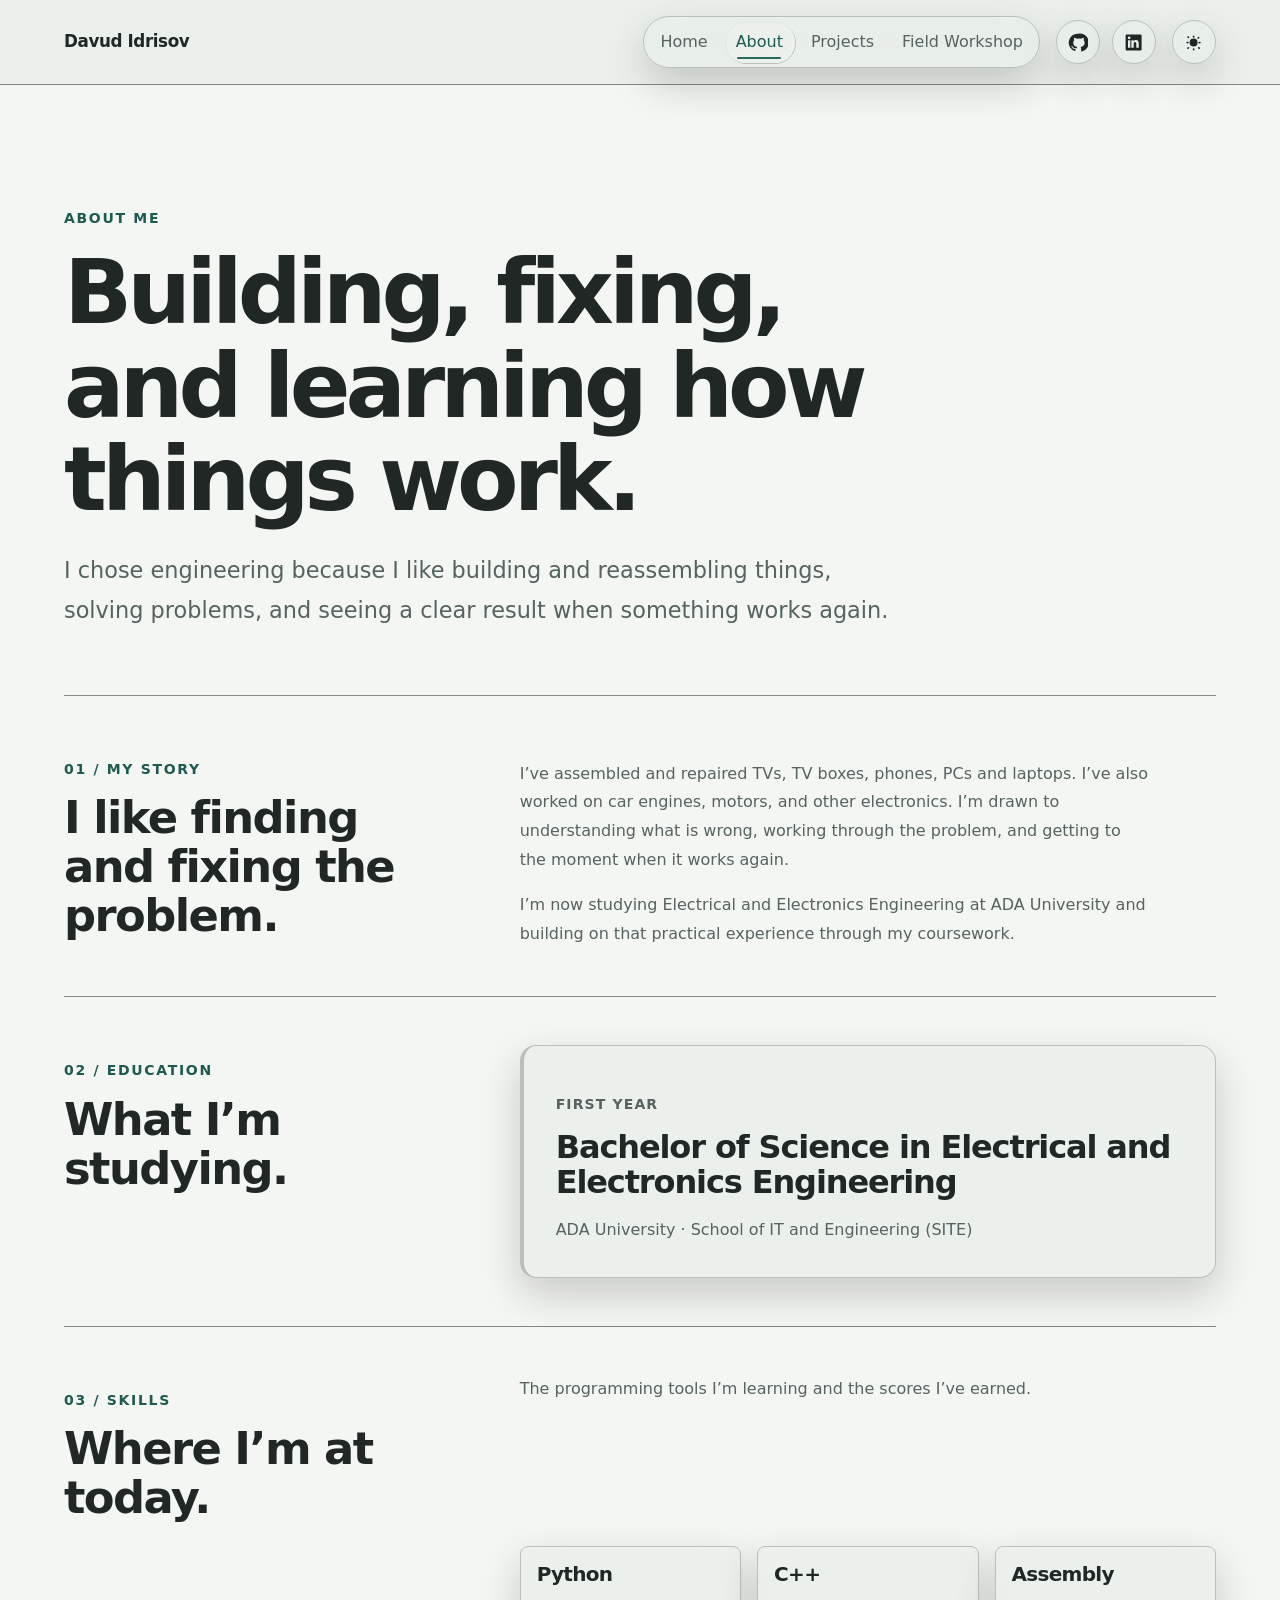
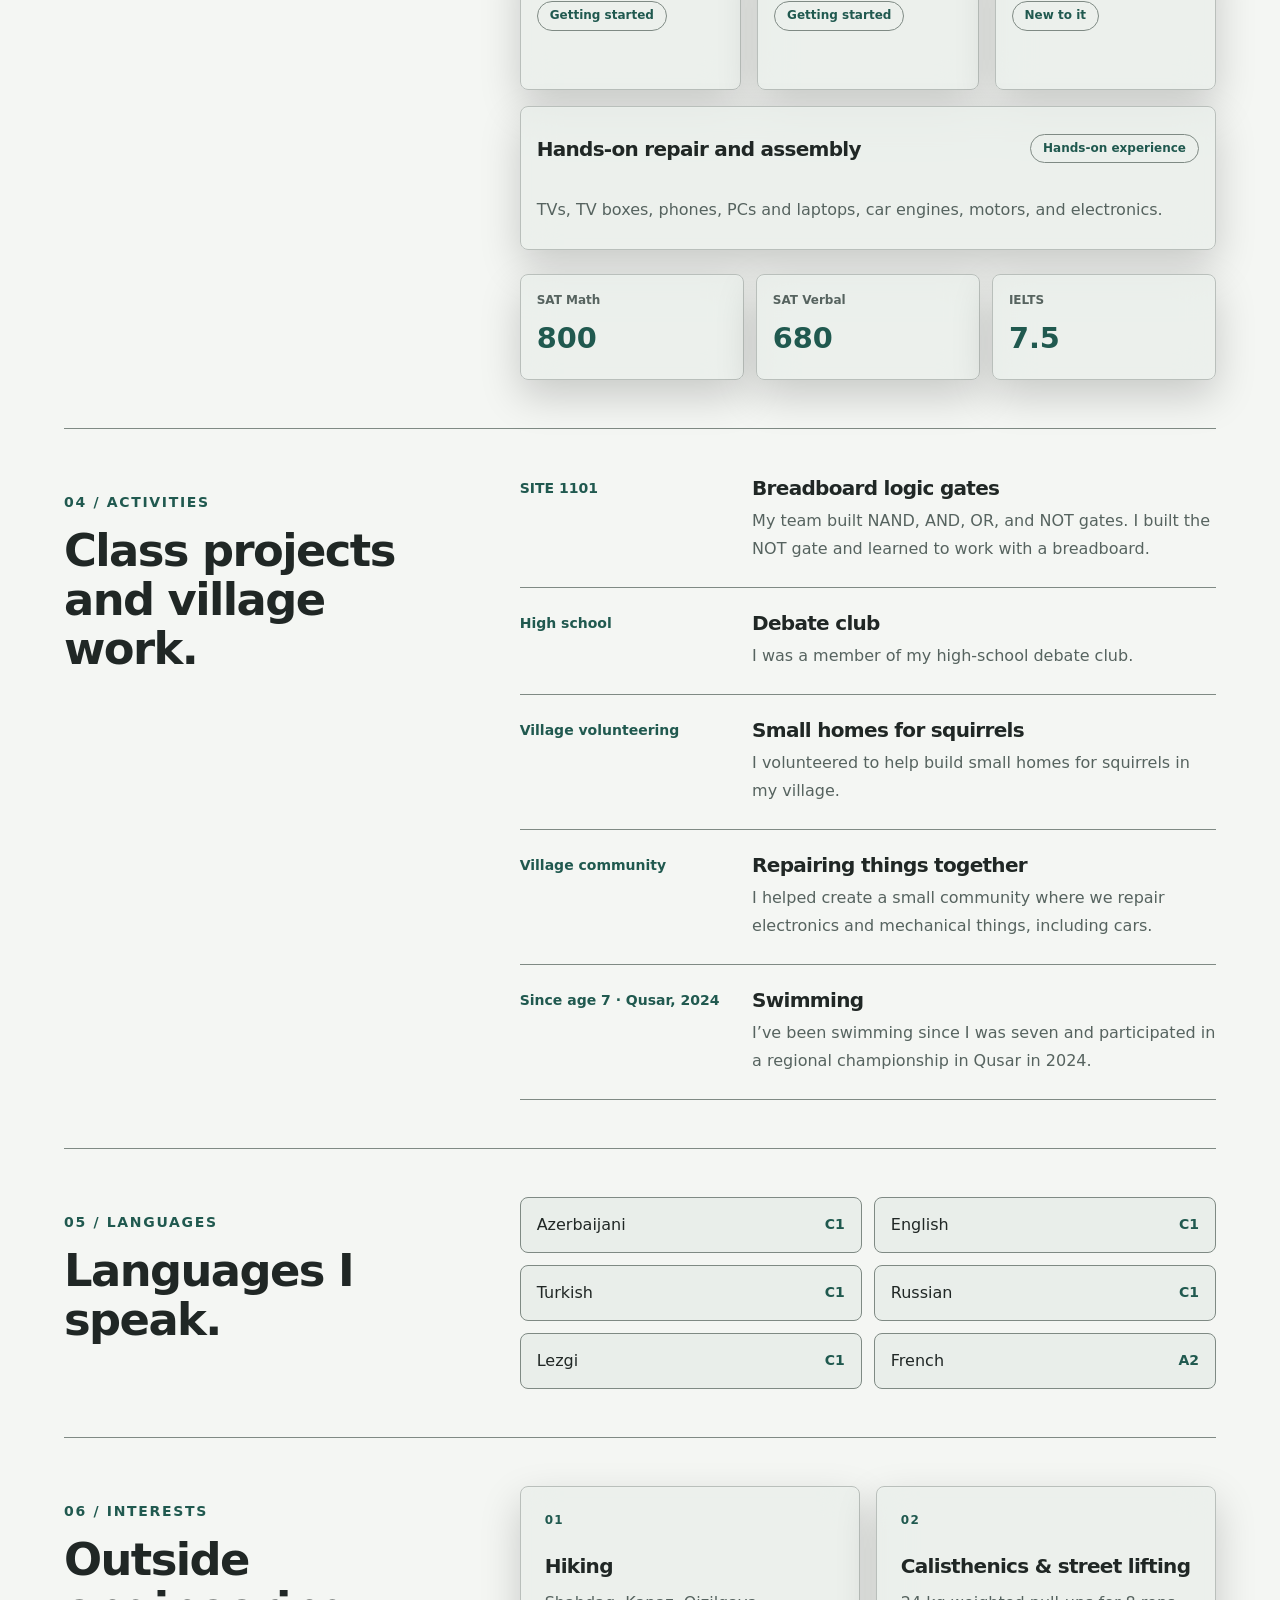
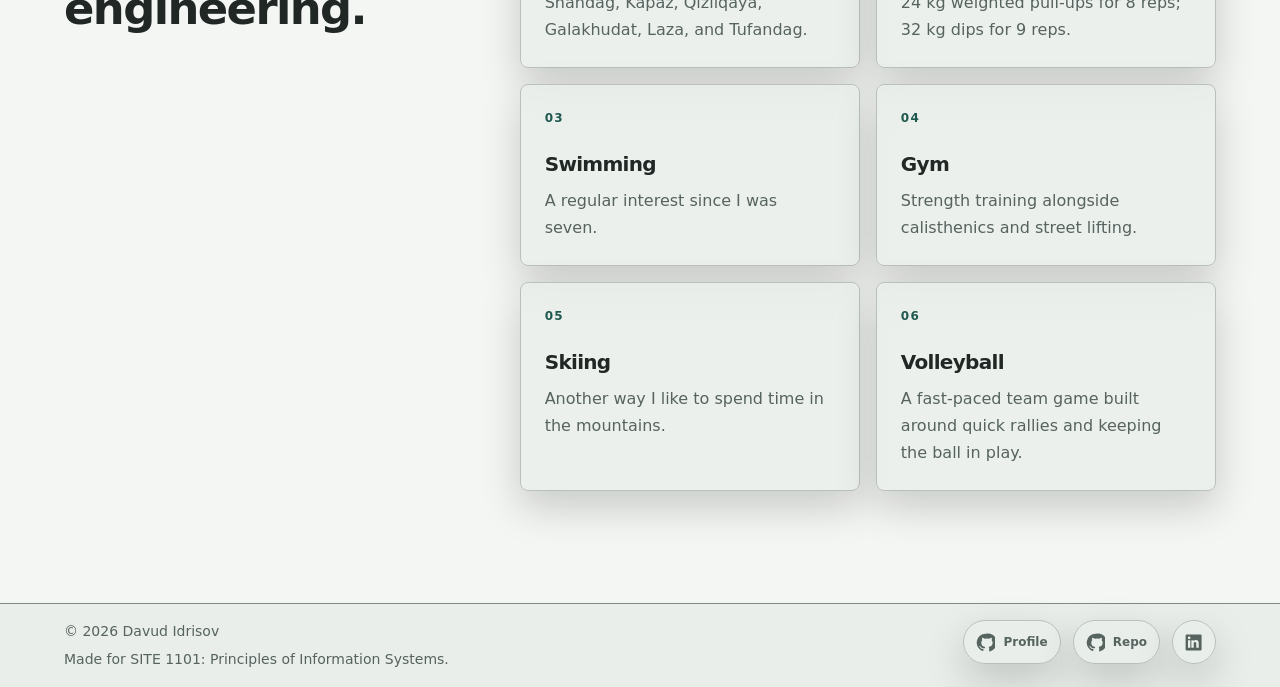
==== commit 6f13c37d: "Restore portfolio with glass and easter eggs Co-authored-by: Copilot <223556219+Copilot@users.norepl" ====
--- a/about.html
+++ b/about.html
@@ -4,19 +4,16 @@
     <meta charset="utf-8">
     <meta name="viewport" content="width=device-width, initial-scale=1">
     <meta name="description" content="Background, education, interests, and activities of an electrical and electronics engineering student.">
-    <meta name="theme-color" content="#081321">
+    <meta name="theme-color" content="#101a28">
     <meta property="og:type" content="website">
     <meta property="og:title" content="About — Davud Idrisov">
     <meta property="og:description" content="My background, education, hands-on skills, activities, languages, and interests.">
     <title>About — Davud Idrisov</title>
     <link rel="icon" href="assets/images/favicon.svg" type="image/svg+xml">
-    <link rel="preconnect" href="https://fonts.googleapis.com">
-    <link rel="preconnect" href="https://fonts.gstatic.com" crossorigin>
-    <link href="https://fonts.googleapis.com/css2?family=DM+Sans:wght@400;500;600;700&family=IBM+Plex+Mono:wght@400;500&family=Instrument+Serif&display=swap" rel="stylesheet">
     <link rel="stylesheet" href="assets/css/base.css">
     <link rel="stylesheet" href="assets/css/layout.css">
     <link rel="stylesheet" href="assets/css/about.css">
-    <link rel="stylesheet" href="assets/css/effects.css">
+    <link rel="stylesheet" href="assets/css/glass.css">
     <script src="assets/js/site.js" defer></script>
     <script src="assets/js/nav.js" defer></script>
     <script src="assets/js/theme.js" defer></script>
@@ -100,23 +97,14 @@
           <article class="skill-card">
             <h3>Python</h3>
             <p class="skill-level">Getting started</p>
-            <div class="skill-meter" role="img" aria-label="Python: basic experience">
-              <span class="is-filled"></span><span></span><span></span>
-            </div>
           </article>
           <article class="skill-card">
             <h3>C++</h3>
             <p class="skill-level">Getting started</p>
-            <div class="skill-meter" role="img" aria-label="C++: basic experience">
-              <span class="is-filled"></span><span></span><span></span>
-            </div>
           </article>
           <article class="skill-card">
             <h3>Assembly</h3>
             <p class="skill-level">New to it</p>
-            <div class="skill-meter" role="img" aria-label="Assembly: very basic experience">
-              <span class="is-filled"></span><span></span><span></span>
-            </div>
           </article>
           <article class="skill-card skill-card--wide">
             <h3>Hands-on repair and assembly</h3>
@@ -249,91 +237,6 @@
           </article>
         </div>
       </section>
-
-      <section class="about-section skills-timeline-section" aria-labelledby="skills-timeline-title">
-        <div class="about-section__heading">
-          <p class="eyebrow">07 / Learning path</p>
-          <h2 id="skills-timeline-title">A step-by-step build.</h2>
-        </div>
-        <ol class="skills-timeline">
-          <li><span>01</span><strong>Python</strong><small>Basic · getting started</small></li>
-          <li><span>02</span><strong>C++</strong><small>Basic · getting started</small></li>
-          <li><span>03</span><strong>Assembly</strong><small>Very basic · new to it</small></li>
-        </ol>
-      </section>
-
-      <section class="about-section hiking-section" id="hiking" aria-labelledby="hiking-title">
-        <div class="about-section__heading">
-          <p class="eyebrow">08 / Field routes</p>
-          <h2 id="hiking-title">Places I’ve hiked.</h2>
-        </div>
-        <div class="hiking-map">
-          <p class="hiking-map__note">Illustrative route map · not to scale</p>
-          <svg viewBox="0 0 640 300" role="img" aria-labelledby="hiking-map-title hiking-map-desc">
-            <title id="hiking-map-title">Hiking locations</title>
-            <desc id="hiking-map-desc">Six named hiking locations connected by a decorative trail line. Positions are illustrative, not geographic.</desc>
-            <path class="hiking-map__trail" d="M56 228 154 173 250 196 343 113 442 139 566 61" />
-            <g class="hiking-map__pin" data-place="Shahdag" tabindex="0" role="button" aria-label="Shahdag, a hiking location">
-              <circle cx="56" cy="228" r="8" /><text x="56" y="257">Shahdag</text>
-            </g>
-            <g class="hiking-map__pin" data-place="Kapaz" tabindex="0" role="button" aria-label="Kapaz, a hiking location">
-              <circle cx="154" cy="173" r="8" /><text x="154" y="155">Kapaz</text>
-            </g>
-            <g class="hiking-map__pin" data-place="Qizilqaya" tabindex="0" role="button" aria-label="Qizilqaya, a hiking location">
-              <circle cx="250" cy="196" r="8" /><text x="250" y="225">Qizilqaya</text>
-            </g>
-            <g class="hiking-map__pin" data-place="Galakhudat" tabindex="0" role="button" aria-label="Galakhudat, a hiking location">
-              <circle cx="343" cy="113" r="8" /><text x="343" y="91">Galakhudat</text>
-            </g>
-            <g class="hiking-map__pin" data-place="Laza" tabindex="0" role="button" aria-label="Laza, a hiking location">
-              <circle cx="442" cy="139" r="8" /><text x="442" y="168">Laza</text>
-            </g>
-            <g class="hiking-map__pin" data-place="Tufandag" tabindex="0" role="button" aria-label="Tufandag, a hiking location">
-              <circle cx="566" cy="61" r="8" /><text x="566" y="39">Tufandag</text>
-            </g>
-          </svg>
-          <p class="hiking-map__memory" aria-live="polite">Select a pin to see a hiking location.</p>
-        </div>
-      </section>
-
-      <section class="about-section fitness-section" id="fitness" aria-labelledby="fitness-title">
-        <div class="about-section__heading">
-          <p class="eyebrow">09 / Strength log</p>
-          <h2 id="fitness-title">A couple of personal records.</h2>
-        </div>
-        <div class="fitness-widget">
-          <p class="fitness-widget__note">Weighted calisthenics · working load shown in kg</p>
-          <div class="fitness-widget__row">
-            <span>Pull-ups</span><div class="fitness-widget__track" role="img" aria-label="24 kilograms for 8 repetitions"><span style="--fitness-fill: 75%"></span></div><strong>24 kg × 8</strong>
-          </div>
-          <div class="fitness-widget__row">
-            <span>Dips</span><div class="fitness-widget__track" role="img" aria-label="32 kilograms for 9 repetitions"><span style="--fitness-fill: 100%"></span></div><strong>32 kg × 9</strong>
-          </div>
-        </div>
-      </section>
-
-      <section class="about-section contact-section" id="contact" aria-labelledby="contact-title">
-        <div class="about-section__heading">
-          <p class="eyebrow">10 / Contact</p>
-          <h2 id="contact-title">Let’s build something together.</h2>
-        </div>
-        <div class="contact-card">
-          <p>I’m happy to connect about engineering, repair, coursework, and future projects.</p>
-          <div class="contact-card__actions">
-            <a class="button button--magnetic" href="https://www.linkedin.com/in/davud-idrisov-333a382b0/" target="_blank" rel="noopener noreferrer">Message me on LinkedIn <span aria-hidden="true">↗</span></a>
-            <a class="button button--quiet" href="https://github.com/Davud09" target="_blank" rel="noopener noreferrer">Find me on GitHub <span aria-hidden="true">↗</span></a>
-            <button class="button button--quiet" type="button" data-print-resume>Print / save resume as PDF</button>
-          </div>
-          <p class="contact-card__note">Use your browser’s print dialog and choose “Save as PDF” for a downloadable copy.</p>
-        </div>
-      </section>
-
-      <aside class="squirrel-cameo" aria-label="A little village volunteer cameo">
-        <button class="squirrel-cameo__button" type="button" data-squirrel-egg aria-label="Visit the squirrel house">
-          <svg viewBox="0 0 64 64" aria-hidden="true"><path d="M8 29 32 9l24 20v27H8zM25 56V37h14v19M12 30h40M32 9V3" /><circle cx="47" cy="14" r="5" /><path d="M44 13c-5-7 4-11 7-5 5-1 6 6 1 8-2 1-4 0-5-2" /></svg>
-          <span>Village volunteer bonus</span>
-        </button>
-      </aside>
     </main>
     <footer class="site-footer">
       <div class="site-footer__copy">
@@ -352,6 +255,5 @@
         </a>
       </div>
     </footer>
-    <script src="assets/js/about.js" defer></script>
   </body>
 </html>
--- a/assets/css/base.css
+++ b/assets/css/base.css
@@ -1,164 +1,43 @@
 :root {
   color-scheme: dark;
 
-  --color-page: #081321;
-  --color-surface: #111f30;
-  --color-surface-raised: #1a2b3f;
-  --color-text: #f3f7fc;
-  --color-text-muted: #bdc9d8;
-  --color-accent: #52c9ee;
-  --color-accent-strong: #91e5ff;
-  --color-signal: #f2b866;
-  --color-green: #18374a;
-  --color-border: rgb(177 204 228 / 30%);
-  --color-focus: #8de2ff;
-  --color-on-accent: #071824;
-  --color-on-signal: #281a08;
-  --color-white: #ffffff;
-
-  --rgb-accent: 82 201 238;
-  --rgb-board: 24 55 74;
-  --rgb-ink: 5 12 22;
-  --rgb-amber: 242 184 102;
-  --rgb-black: 0 0 0;
-  --rgb-white: 255 255 255;
-  --rgb-haze: 179 215 239;
-  --rgb-border: 177 204 228;
-
-  --color-ambient-blue: rgb(41 145 255 / 25%);
-  --color-ambient-teal: rgb(35 206 205 / 19%);
-  --color-ambient-cyan: rgb(69 186 255 / 15%);
-  --color-ambient-amber: rgb(244 169 80 / 12%);
-  --color-grid: rgb(183 217 239 / 3.5%);
-  --color-glass-highlight: rgb(255 255 255 / 14%);
-  --color-section-trace: rgb(var(--rgb-accent) / 46%);
-  --color-accent-wash-subtle: rgb(var(--rgb-accent) / 3%);
-  --color-accent-wash-soft: rgb(var(--rgb-accent) / 5%);
-  --color-accent-grid: rgb(var(--rgb-accent) / 7%);
-  --color-accent-wash: rgb(var(--rgb-accent) / 8%);
-  --color-accent-glow: rgb(var(--rgb-accent) / 13%);
-  --color-accent-spotlight: rgb(var(--rgb-accent) / 18%);
-  --color-accent-halo: rgb(var(--rgb-accent) / 28%);
-  --color-board-haze: rgb(var(--rgb-board) / 22%);
-  --color-ink-overlay: rgb(var(--rgb-ink) / 82%);
-  --color-glass-nav: color-mix(in srgb, var(--color-page) 76%, transparent);
-  --color-glass-border: color-mix(in srgb, var(--color-border) 72%, transparent);
-  --color-glass-surface: color-mix(in srgb, var(--color-surface) 72%, transparent);
-  --color-glass-surface-raised: color-mix(in srgb, var(--color-surface-raised) 72%, transparent);
-  --color-glass-accent-border: color-mix(in srgb, var(--color-accent) 48%, var(--color-border));
-  --color-glass-hover-border: color-mix(in srgb, var(--color-accent) 72%, var(--color-border));
-  --color-glass-focus-border: color-mix(in srgb, var(--color-accent) 65%, var(--color-border));
-  --color-button-border: color-mix(in srgb, var(--color-accent) 72%, var(--color-white));
-  --color-button-sheen: rgb(var(--rgb-white) / 32%);
-  --color-image-sheen: rgb(var(--rgb-white) / 20%);
-  --color-signal-surface: color-mix(in srgb, var(--color-signal) 14%, var(--color-surface));
-  --color-button-quiet-surface: color-mix(in srgb, var(--color-surface-raised) 76%, transparent);
-  --color-button-tracking: rgb(255 255 255 / 24%);
-  --color-button-ripple: rgb(255 255 255 / 34%);
-
-  --font-body: "DM Sans", "Segoe UI Variable", "Segoe UI", "Helvetica Neue", Arial, sans-serif;
-  --font-display: "Instrument Serif", "Iowan Old Style", "Palatino Linotype", Georgia, serif;
-  --font-mono: "IBM Plex Mono", "Cascadia Code", "SFMono-Regular", Consolas, monospace;
+  --color-page: #1e2021;
+  --color-surface: #25292a;
+  --color-surface-raised: #2d3233;
+  --color-text: #edf0ed;
+  --color-text-muted: #b8c2be;
+  --color-accent: #83b7aa;
+  --color-accent-strong: #a0cfc2;
+  --color-green: #394b44;
+  --color-border: #757d7b;
+  --color-focus: #a9d8cb;
+  --color-on-accent: #14221e;
+
+  --font-body: system-ui, "Segoe UI", "Helvetica Neue", Arial, sans-serif;
+  --font-display: var(--font-body);
+  --font-mono: "Cascadia Code", "SFMono-Regular", Consolas, monospace;
   --text-2xs: 0.6875rem;
   --text-xs: 0.75rem;
   --text-sm: 0.875rem;
   --text-base: 1rem;
   --text-lg: 1.25rem;
   --text-2xl: clamp(1.75rem, 4vw, 2.5rem);
-  --text-xl: clamp(3rem, 8vw, 6.5rem);
-  --line-height-heading: 1.02;
+  --text-xl: clamp(2.5rem, 8vw, 5rem);
   --line-height-body: 1.65;
 
-  --space-unit: 0.5rem;
-  --space-1: calc(var(--space-unit) * 0.5);
-  --space-2: var(--space-unit);
-  --space-3: calc(var(--space-unit) * 1.5);
-  --space-4: calc(var(--space-unit) * 2);
-  --space-5: calc(var(--space-unit) * 2.5);
-  --space-6: calc(var(--space-unit) * 3);
-  --space-8: calc(var(--space-unit) * 4);
-  --space-10: calc(var(--space-unit) * 5);
-  --space-12: calc(var(--space-unit) * 6);
-  --space-16: calc(var(--space-unit) * 8);
+  --space-1: 0.25rem;
+  --space-2: 0.5rem;
+  --space-3: 0.75rem;
+  --space-4: 1rem;
+  --space-6: 1.5rem;
+  --space-8: 2rem;
+  --space-12: 3rem;
+  --space-16: 4rem;
 
   --radius-sm: 0.5rem;
   --radius-md: 1rem;
-  --radius-lg: 1.5rem;
-  --radius-xs: 0.3rem;
-  --radius-micro: 2px;
-  --radius-circle: 50%;
-  --radius-square: 0;
-  --radius-marker: 25%;
-  --radius-vitals: 0.55rem 1rem 0.55rem 1rem;
-  --radius-board: 0.6rem 1rem 0.6rem 1rem;
-  --radius-switch: 0.45rem 0.8rem 0.45rem 0.8rem;
-  --radius-portrait: 48% 48% var(--radius-md) var(--radius-md);
-  --radius-circuit: 0.7rem 1.4rem 0.7rem 1.4rem;
   --radius-pill: 999px;
-  --blur-glass: 12px;
-  --blur-nav: 16px;
-  --blur-toast: 18px;
-  --blur-lightbox: 4px;
-  --blur-ambient: clamp(4rem, 10vw, 9rem);
-  --grid-size: 4rem;
-  --grain-opacity: 0.04;
-  --shadow-card: 0 1rem 2.5rem rgb(0 0 0 / 28%);
-  --shadow-circuit: 0 1.25rem 3rem rgb(0 0 0 / 22%), inset 0 1px rgb(255 255 255 / 7%);
-  --shadow-inset: inset 0 0.5rem 1.5rem rgb(0 0 0 / 16%);
-  --shadow-map-inset: inset 0 0 2.5rem rgb(0 0 0 / 18%);
-  --shadow-tile: 0 0.3rem 0.7rem rgb(0 0 0 / 22%);
-  --shadow-player: 0 0 0 3px rgb(var(--rgb-accent) / 28%), 0 0.35rem 0.9rem rgb(0 0 0 / 28%);
-  --shadow-control: inset 0 1px rgb(255 255 255 / 14%), 0 0.35rem 0.9rem rgb(0 0 0 / 10%);
-  --shadow-glow: 0 0 0.65rem var(--color-signal);
-  --shadow-indicator: 0 0 0.5rem var(--color-accent);
-  --shadow-wire: 0 0 0.75rem 2px var(--color-accent);
-  --shadow-status: 0 0 0.55rem color-mix(in srgb, var(--color-signal) 75%, transparent);
-  --shadow-page-glow: 0 0 3rem color-mix(in srgb, var(--color-accent) 12%, transparent);
-  --shadow-toast:
-    inset 0 1px rgb(255 255 255 / 20%),
-    0 0.7rem 2rem rgb(0 0 0 / 24%),
-    0 0 1.5rem color-mix(in srgb, var(--color-accent) 22%, transparent);
-  --shadow-voltage:
-    var(--shadow-card),
-    0 0 1.75rem color-mix(in srgb, var(--color-signal) 24%, transparent);
-  --shadow-project-hover:
-    var(--shadow-card),
-    0 0.7rem 1.8rem color-mix(in srgb, var(--color-accent) 10%, transparent);
-  --shadow-hover-control:
-    inset 0 1px var(--color-glass-highlight),
-    0 0.5rem 1rem rgb(0 0 0 / 12%);
-  --shadow-hover-switch:
-    inset 0 1px rgb(255 255 255 / 20%),
-    0 0 1rem color-mix(in srgb, var(--color-accent) 16%, transparent);
-  --shadow-glass-hover:
-    inset 0 1px rgb(255 255 255 / 34%),
-    inset 0 -2px rgb(0 0 0 / 18%),
-    0 0.75rem 1.8rem rgb(0 0 0 / 22%);
-  --shadow-glass:
-    inset 0 1px rgb(255 255 255 / 18%),
-    inset 0 -2px rgb(0 0 0 / 12%),
-    0 0.5rem 1.5rem rgb(0 0 0 / 22%);
-  --shadow-inset-glass: inset 0 1px var(--color-glass-highlight);
-  --shadow-button-hover:
-    inset 0 1px rgb(255 255 255 / 48%),
-    0 0.75rem 1.8rem rgb(0 0 0 / 19%);
-  --shadow-control-base:
-    inset 0 1px var(--color-glass-highlight),
-    0 0.35rem 0.9rem rgb(0 0 0 / 10%);
-  --shadow-accent-hover: 0 0.4rem 1rem rgb(var(--rgb-accent) / 25%);
-  --motion-ripple: 650ms;
-  --motion-release: 520ms;
-  --motion-smoke: 1.4s;
-  --motion-scope-scroll: 8s;
-  --motion-easing: cubic-bezier(0.16, 1, 0.3, 1);
-  --motion-quick: 400ms;
-  --motion-standard: 550ms;
-  --motion-slow: 700ms;
-  --motion-signal-arrive: 400ms;
-  --motion-drift: 48s;
-  --motion-orbit: 10s;
-  --motion-pulse: 2.4s;
-  --motion-signal: 1.1s;
+  --shadow-card: 0 1rem 2.5rem rgb(0 0 0 / 20%);
 
   font-family: var(--font-body);
   font-size: 100%;
@@ -172,58 +51,36 @@
 :root[data-theme="light"] {
   color-scheme: light;
 
-  --color-page: #edf4f8;
-  --color-surface: #e1ebf2;
-  --color-surface-raised: #f8fbfd;
-  --color-text: #142330;
-  --color-text-muted: #42586a;
-  --color-accent: #006b90;
-  --color-accent-strong: #075977;
-  --color-signal: #89510c;
-  --color-green: #d4e5ed;
-  --color-border: rgb(39 71 94 / 36%);
-  --rgb-accent: 0 107 144;
-  --rgb-board: 212 229 237;
-  --rgb-border: 39 71 94;
-  --color-focus: #075f83;
+  --color-page: #f4f6f3;
+  --color-surface: #e9eeea;
+  --color-surface-raised: #ffffff;
+  --color-text: #202725;
+  --color-text-muted: #56635f;
+  --color-accent: #28695d;
+  --color-accent-strong: #20594f;
+  --color-green: #d8e2dc;
+  --color-border: #7f8a84;
+  --color-focus: #20594f;
   --color-on-accent: #ffffff;
-  --color-on-signal: #ffffff;
-  --color-button-sheen: rgb(255 255 255 / 10%);
-  --color-ambient-blue: rgb(31 148 216 / 13%);
-  --color-ambient-teal: rgb(24 171 157 / 10%);
-  --color-ambient-cyan: rgb(56 154 219 / 9%);
-  --color-ambient-amber: rgb(222 151 59 / 8%);
-  --color-grid: rgb(31 76 101 / 4%);
-  --shadow-card: 0 1rem 2.5rem rgb(20 46 64 / 12%);
+  --shadow-card: 0 1rem 2.5rem rgb(32 39 37 / 9%);
 }
 
 @media (prefers-color-scheme: light) {
   :root:not([data-theme]) {
     color-scheme: light;
 
-    --color-page: #edf4f8;
-    --color-surface: #e1ebf2;
-    --color-surface-raised: #f8fbfd;
-    --color-text: #142330;
-    --color-text-muted: #42586a;
-    --color-accent: #006b90;
-    --color-accent-strong: #075977;
-    --color-signal: #89510c;
-    --color-green: #d4e5ed;
-    --color-border: rgb(39 71 94 / 36%);
-    --rgb-accent: 0 107 144;
-    --rgb-board: 212 229 237;
-    --rgb-border: 39 71 94;
-    --color-focus: #075f83;
+    --color-page: #f4f6f3;
+    --color-surface: #e9eeea;
+    --color-surface-raised: #ffffff;
+    --color-text: #202725;
+    --color-text-muted: #56635f;
+    --color-accent: #28695d;
+    --color-accent-strong: #20594f;
+    --color-green: #d8e2dc;
+    --color-border: #7f8a84;
     --color-on-accent: #ffffff;
-    --color-on-signal: #ffffff;
-    --color-button-sheen: rgb(255 255 255 / 10%);
-    --color-ambient-blue: rgb(31 148 216 / 13%);
-    --color-ambient-teal: rgb(24 171 157 / 10%);
-    --color-ambient-cyan: rgb(56 154 219 / 9%);
-    --color-ambient-amber: rgb(222 151 59 / 8%);
-    --color-grid: rgb(31 76 101 / 4%);
-    --shadow-card: 0 1rem 2.5rem rgb(20 46 64 / 12%);
+    --color-focus: #20594f;
+    --shadow-card: 0 1rem 2.5rem rgb(32 39 37 / 9%);
   }
 }
 
@@ -234,16 +91,10 @@
 }
 
 body {
-  position: relative;
-  isolation: isolate;
   min-width: 18rem;
   min-height: 100vh;
   margin: 0;
-  background-color: var(--color-page);
-  background-image:
-    linear-gradient(var(--color-grid) 1px, transparent 1px),
-    linear-gradient(90deg, var(--color-grid) 1px, transparent 1px);
-  background-size: var(--grid-size) var(--grid-size);
+  background: var(--color-page);
   color: var(--color-text);
 }
 
@@ -275,7 +126,7 @@
 h2,
 h3 {
   font-family: var(--font-display);
-  line-height: var(--line-height-heading);
+  line-height: 1.1;
   letter-spacing: -0.035em;
 }
 
@@ -286,32 +137,6 @@
   font-weight: 600;
 }
 
-.eyebrow,
-.home-vitals__label,
-.home-vitals__metric strong,
-.circuit-toy__status,
-.circuit-toy__stage-count,
-.circuit-toy__timer,
-.circuit-toy__switch-label,
-.circuit-toy__board-label,
-.project-card__number,
-.project-card__status,
-.project-card__tools-label,
-.education-card__label,
-.skill-level,
-.timeline-entry__when,
-.language-level,
-.interest-card__number,
-.workshop__score-label,
-.achievement-panel__heading > span {
-  font-family: var(--font-mono);
-}
-
-.eyebrow {
-  font-size: var(--text-xs);
-  letter-spacing: 0.1em;
-}
-
 .page-actions {
   display: flex;
   flex-wrap: wrap;
@@ -320,98 +145,27 @@
 }
 
 .button {
-  position: relative;
-  isolation: isolate;
-  overflow: hidden;
   display: inline-flex;
   min-height: 3rem;
   align-items: center;
   justify-content: center;
   padding: var(--space-3) var(--space-6);
   border: 1px solid var(--color-accent);
-  border: 1px solid var(--color-button-border);
   border-radius: var(--radius-pill);
-  background: linear-gradient(135deg, var(--color-accent-strong), var(--color-accent));
+  background: var(--color-accent);
   color: var(--color-on-accent);
   font-weight: 700;
   text-decoration: none;
   transition:
-    border-color var(--motion-quick) var(--motion-easing),
-    box-shadow var(--motion-quick) var(--motion-easing),
-    transform var(--motion-quick) var(--motion-easing);
-  box-shadow: var(--shadow-glass);
-  -webkit-backdrop-filter: blur(var(--blur-glass)) saturate(140%);
-  backdrop-filter: blur(var(--blur-glass)) saturate(140%);
-  cursor: pointer;
-}
-
-.button::before {
-  position: absolute;
-  z-index: 0;
-  inset: 0;
-  background: linear-gradient(
-    110deg,
-    transparent 20%,
-    var(--color-button-sheen) 48%,
-    transparent 72%
-  );
-  content: "";
-  pointer-events: none;
-  transform: translateX(-130%) skewX(-18deg);
-  transition: transform var(--motion-standard) var(--motion-easing);
-}
-
-.button > * {
-  position: relative;
-  z-index: 1;
+    background-color 160ms ease,
+    border-color 160ms ease,
+    transform 160ms ease;
 }
 
 .button:hover {
+  background: var(--color-accent-strong);
   border-color: var(--color-accent-strong);
   transform: translateY(-2px);
-  box-shadow: var(--shadow-button-hover);
-}
-
-.button--primary {
-  border-color: var(--color-glass-accent-border);
-  background:
-    linear-gradient(135deg, var(--color-glass-highlight), transparent 58%),
-    linear-gradient(135deg, var(--color-accent-strong), var(--color-accent));
-  color: var(--color-on-accent);
-}
-
-.button--secondary {
-  border-color: var(--color-glass-border);
-  background:
-    linear-gradient(135deg, var(--color-glass-highlight), transparent 62%),
-    var(--color-glass-surface-raised);
-  color: var(--color-text);
-}
-
-.button--secondary:hover {
-  border-color: var(--color-glass-hover-border);
-  background: var(--color-glass-surface-raised);
-  color: var(--color-text);
-}
-
-.button:hover::before,
-.button:focus-visible::before {
-  transform: translateX(130%) skewX(-18deg);
-}
-
-.button:active {
-  transform: translateY(0) scale(0.98);
-}
-
-.button[aria-disabled="true"],
-.button:disabled {
-  opacity: 0.56;
-  pointer-events: none;
-}
-
-.button--magnetic {
-  --magnetic-x: 0px;
-  --magnetic-y: 0px;
 }
 
 .button__arrow {
@@ -419,7 +173,7 @@
   font-size: 1.4em;
   font-weight: 800;
   line-height: 0.7;
-  transition: transform var(--motion-quick) var(--motion-easing);
+  transition: transform 160ms ease;
 }
 
 .button:hover .button__arrow {
@@ -427,158 +181,14 @@
 }
 
 .button--quiet {
-  border-color: var(--color-border);
-  background: var(--color-surface-raised);
-  background: var(--color-button-quiet-surface);
-  color: var(--color-text);
-  box-shadow: var(--shadow-glass);
+  background: transparent;
+  color: var(--color-text);
 }
 
 .button--quiet:hover {
   border-color: var(--color-accent);
   background: var(--color-surface-raised);
   color: var(--color-text);
-}
-
-.button--ghost {
-  border-color: transparent;
-  background: transparent;
-  color: var(--color-text-muted);
-  box-shadow: none;
-  -webkit-backdrop-filter: none;
-  backdrop-filter: none;
-}
-
-.button--ghost:hover {
-  border-color: var(--color-border);
-  background: var(--color-glass-surface);
-  color: var(--color-text);
-  box-shadow: var(--shadow-inset-glass);
-}
-
-.glass-control {
-  --pointer-x: 50%;
-  --pointer-y: 50%;
-  --click-x: 50%;
-  --click-y: 50%;
-  position: relative;
-  isolation: isolate;
-  overflow: hidden;
-}
-
-.glass-control__light,
-.glass-control__ripple {
-  position: absolute;
-  z-index: 0;
-  inset: 0;
-  overflow: hidden;
-  border-radius: inherit;
-  pointer-events: none;
-}
-
-.glass-control__light {
-  background: radial-gradient(
-    circle 9rem at var(--pointer-x) var(--pointer-y),
-    var(--color-button-tracking),
-    transparent 74%
-  );
-  opacity: 0;
-  transition: opacity var(--motion-quick) var(--motion-easing);
-}
-
-.glass-control__content,
-.glass-control > svg,
-.glass-control > :not(.glass-control__light, .glass-control__ripple) {
-  position: relative;
-  z-index: 1;
-}
-
-.glass-control__content--absolute {
-  position: absolute;
-}
-
-.glass-control__ripple {
-  inset: auto;
-  top: var(--click-y);
-  left: var(--click-x);
-  width: 0.5rem;
-  height: 0.5rem;
-  background: var(--color-button-ripple);
-  opacity: 0;
-  transform: translate(-50%, -50%) scale(0);
-}
-
-.glass-control.is-rippling .glass-control__ripple {
-  animation: glass-ripple var(--motion-ripple) var(--motion-easing) forwards;
-}
-
-@keyframes glass-ripple {
-  0% {
-    opacity: 0.6;
-    transform: translate(-50%, -50%) scale(0);
-  }
-
-  100% {
-    opacity: 0;
-    transform: translate(-50%, -50%) scale(30);
-  }
-}
-
-@media (hover: hover) and (pointer: fine) {
-  .glass-control:not(:disabled):hover .glass-control__light,
-  .glass-control:not([aria-disabled="true"]):hover .glass-control__light,
-  .glass-control:focus-visible .glass-control__light {
-    opacity: 1;
-  }
-
-  .button--magnetic:hover {
-    transform: translate3d(var(--magnetic-x), calc(-2px + var(--magnetic-y)), 0);
-  }
-}
-
-.site-nav {
-  position: relative;
-}
-
-.site-nav::before {
-  position: absolute;
-  z-index: 0;
-  top: var(--nav-indicator-y, 0.25rem);
-  left: var(--nav-indicator-x, 0.25rem);
-  width: var(--nav-indicator-width, 0);
-  height: var(--nav-indicator-height, 0);
-  border: 1px solid var(--color-glass-border);
-  border-radius: var(--radius-pill);
-  background: var(--color-glass-surface-raised);
-  box-shadow: var(--shadow-inset-glass);
-  content: "";
-  opacity: 0;
-  pointer-events: none;
-  transition:
-    opacity var(--motion-quick) var(--motion-easing),
-    left var(--motion-standard) var(--motion-easing),
-    top var(--motion-standard) var(--motion-easing),
-    width var(--motion-standard) var(--motion-easing),
-    height var(--motion-standard) var(--motion-easing);
-}
-
-.site-nav__link {
-  z-index: 1;
-}
-
-.site-nav__link[aria-current="page"] {
-  background: transparent;
-}
-
-@media (hover: hover) and (pointer: fine) {
-  .site-nav:has(.site-nav__link:hover)::before,
-  .site-nav:has(.site-nav__link:focus-visible)::before {
-    opacity: 1;
-  }
-
-  .site-nav__link[aria-current="page"]::after {
-    display: none;
-  }
 }
 
 .text-link {
@@ -594,11 +204,4 @@
     animation-iteration-count: 1 !important;
     transition-duration: 0.01ms !important;
   }
-
-  .glass-control__light,
-  .glass-control.is-rippling .glass-control__ripple,
-  .site-nav::before {
-    animation: none;
-    transition: none;
-  }
-}
+}
--- a/assets/css/layout.css
+++ b/assets/css/layout.css
@@ -47,8 +47,6 @@
   border: 1px solid var(--color-border);
   border-radius: var(--radius-pill);
   background: var(--color-page);
-  -webkit-backdrop-filter: blur(var(--blur-nav)) saturate(140%);
-  backdrop-filter: blur(var(--blur-nav)) saturate(140%);
 }
 
 .site-nav__link {
@@ -57,10 +55,7 @@
   border-radius: var(--radius-pill);
   color: var(--color-text-muted);
   text-decoration: none;
-  transition:
-    color var(--motion-quick) var(--motion-easing),
-    background-color var(--motion-quick) var(--motion-easing),
-    transform var(--motion-quick) var(--motion-easing);
+  transition: color 160ms ease, background-color 160ms ease, transform 160ms ease;
 }
 
 .site-nav__link:hover,
@@ -99,17 +94,8 @@
   place-items: center;
   border: 1px solid var(--color-border);
   border-radius: var(--radius-pill);
-  background: var(--color-surface);
+  background: transparent;
   color: var(--color-text);
-  box-shadow: var(--shadow-inset-glass);
-  -webkit-backdrop-filter: blur(var(--blur-glass)) saturate(140%);
-  backdrop-filter: blur(var(--blur-glass)) saturate(140%);
-  transition:
-    border-color var(--motion-quick) var(--motion-easing),
-    color var(--motion-quick) var(--motion-easing),
-    background-color var(--motion-quick) var(--motion-easing),
-    box-shadow var(--motion-quick) var(--motion-easing),
-    transform var(--motion-quick) var(--motion-easing);
 }
 
 .icon-link,
@@ -121,10 +107,7 @@
 .theme-toggle:hover,
 .menu-toggle:hover {
   border-color: var(--color-accent);
-  background: var(--color-surface-raised);
   color: var(--color-accent-strong);
-  transform: translateY(-2px);
-  box-shadow: var(--shadow-hover-control);
 }
 
 .site-footer__social .icon-link[aria-label="Davud Idrisov on GitHub"],
@@ -170,7 +153,7 @@
   display: block;
   width: 1.1rem;
   height: 2px;
-  border-radius: var(--radius-micro);
+  border-radius: 2px;
   background: currentColor;
 }
 
@@ -211,264 +194,6 @@
   border-top: 1px solid var(--color-border);
   color: var(--color-text-muted);
   font-size: var(--text-sm);
-}
-
-.error-page {
-  display: grid;
-  min-height: 100svh;
-  align-content: center;
-  justify-items: start;
-  width: min(42rem, calc(100% - 2 * var(--space-6)));
-  margin-inline: auto;
-  padding-block: var(--space-12);
-}
-
-.error-page h1 {
-  margin: 0;
-  font-family: var(--font-display);
-  font-size: clamp(3.5rem, 11vw, 7rem);
-  letter-spacing: -0.055em;
-  line-height: var(--line-height-heading);
-}
-
-.error-page > p:not(.eyebrow) {
-  max-width: 46ch;
-  margin-block: var(--space-4) var(--space-6);
-  color: var(--color-text-muted);
-  font-size: var(--text-lg);
-}
-
-.error-page__circuit {
-  display: flex;
-  width: min(28rem, 100%);
-  align-items: center;
-  margin-bottom: var(--space-8);
-  color: var(--color-signal);
-  font-family: var(--font-mono);
-  font-size: var(--text-xs);
-}
-
-.error-page__circuit span {
-  height: 2px;
-  flex: 1;
-  background: var(--color-accent);
-  box-shadow: var(--shadow-wire);
-}
-
-.error-page__circuit i {
-  width: 0.75rem;
-  height: 0.75rem;
-  margin-inline: var(--space-2);
-  border: 2px solid currentColor;
-  border-radius: var(--radius-circle);
-}
-
-.error-page__circuit b {
-  margin-left: var(--space-3);
-}
-
-.command-palette-trigger {
-  display: inline-flex;
-  min-width: 2.75rem;
-  height: 2.75rem;
-  align-items: center;
-  justify-content: center;
-  gap: var(--space-1);
-  padding-inline: var(--space-2);
-  border: 1px solid var(--color-border);
-  border-radius: var(--radius-pill);
-  background: var(--color-glass-surface);
-  color: var(--color-text-muted);
-  cursor: pointer;
-}
-
-.command-palette-trigger:focus-visible,
-.command-palette__close:focus-visible,
-.command-palette input:focus-visible,
-.egg-dialog__close:focus-visible {
-  outline: 3px solid var(--color-focus);
-  outline-offset: 3px;
-}
-
-.egg-dialog {
-  width: min(30rem, calc(100% - var(--space-6)));
-  padding: 0;
-  border: 1px solid var(--color-glass-border);
-  border-radius: var(--radius-lg);
-  background: var(--color-surface);
-  color: var(--color-text);
-  box-shadow: var(--shadow-card);
-}
-
-.egg-dialog::backdrop {
-  background: var(--color-ink-overlay);
-  -webkit-backdrop-filter: blur(var(--blur-glass));
-  backdrop-filter: blur(var(--blur-glass));
-}
-
-.egg-dialog__content {
-  position: relative;
-  padding: var(--space-6);
-}
-
-.egg-dialog__content h2 {
-  margin: 0 2.5rem var(--space-2) 0;
-  font-family: var(--font-display);
-  font-size: var(--text-2xl);
-  line-height: var(--line-height-heading);
-}
-
-.egg-dialog__description {
-  color: var(--color-text-muted);
-}
-
-.egg-dialog__close {
-  position: absolute;
-  top: var(--space-3);
-  right: var(--space-3);
-  width: 2.5rem;
-  height: 2.5rem;
-  border: 1px solid var(--color-border);
-  border-radius: var(--radius-circle);
-  background: var(--color-glass-surface);
-  color: var(--color-text);
-  font-size: var(--text-lg);
-  cursor: pointer;
-}
-
-.resistor-quiz__form {
-  display: grid;
-  gap: var(--space-2);
-}
-
-.resistor-quiz__form label {
-  display: flex;
-  align-items: center;
-  gap: var(--space-2);
-  padding: var(--space-2);
-  border: 1px solid var(--color-border);
-  border-radius: var(--radius-sm);
-  background: var(--color-glass-surface);
-}
-
-.resistor-quiz__feedback {
-  min-height: 1.5em;
-  color: var(--color-signal);
-}
-
-.command-palette-trigger kbd {
-  padding: 0.05rem 0.25rem;
-  border: 1px solid var(--color-border);
-  border-radius: var(--radius-xs);
-  font-family: var(--font-mono);
-  font-size: var(--text-2xs);
-}
-
-@media (prefers-reduced-motion: reduce) {
-  .command-palette-trigger,
-  .command-palette__link,
-  .egg-dialog {
-    scroll-behavior: auto;
-  }
-}
-
-.command-palette {
-  width: min(36rem, calc(100% - var(--space-6)));
-  max-height: min(80vh, 38rem);
-  padding: var(--space-4);
-  border: 1px solid var(--color-glass-border);
-  border-radius: var(--radius-lg);
-  background: var(--color-surface);
-  color: var(--color-text);
-  box-shadow: var(--shadow-card);
-}
-
-.command-palette::backdrop {
-  background: var(--color-ink-overlay);
-  -webkit-backdrop-filter: blur(var(--blur-glass));
-  backdrop-filter: blur(var(--blur-glass));
-}
-
-.command-palette__header {
-  display: flex;
-  align-items: center;
-  justify-content: space-between;
-  gap: var(--space-3);
-  margin-bottom: var(--space-3);
-}
-
-.command-palette__header h2 {
-  margin: 0;
-  font-family: var(--font-display);
-  font-size: var(--text-lg);
-}
-
-.command-palette__close {
-  width: 2.5rem;
-  height: 2.5rem;
-  border: 1px solid var(--color-border);
-  border-radius: var(--radius-circle);
-  background: var(--color-glass-surface);
-  color: var(--color-text);
-  font-size: var(--text-lg);
-  cursor: pointer;
-}
-
-.command-palette input {
-  width: 100%;
-  min-height: 3rem;
-  padding: var(--space-2) var(--space-3);
-  border: 1px solid var(--color-glass-border);
-  border-radius: var(--radius-sm);
-  background: var(--color-surface-raised);
-  color: var(--color-text);
-  font: inherit;
-}
-
-.command-palette__hint,
-.command-palette__empty {
-  margin: var(--space-2) 0;
-  color: var(--color-text-muted);
-  font-size: var(--text-xs);
-}
-
-.command-palette__results {
-  display: grid;
-  gap: var(--space-1);
-  max-height: 48vh;
-  overflow: auto;
-  margin: 0;
-  padding: 0;
-  list-style: none;
-}
-
-.command-palette__link {
-  display: flex;
-  min-height: 3.25rem;
-  align-items: center;
-  justify-content: space-between;
-  gap: var(--space-3);
-  padding: var(--space-2) var(--space-3);
-  border: 1px solid transparent;
-  border-radius: var(--radius-sm);
-  color: var(--color-text);
-  text-decoration: none;
-}
-
-.command-palette__link:hover,
-.command-palette__link:focus-visible,
-.command-palette__link[aria-selected="true"] {
-  border-color: var(--color-glass-accent-border);
-  background: var(--color-glass-surface-raised);
-  color: var(--color-accent-strong);
-}
-
-.command-palette__link small {
-  color: var(--color-text-muted);
-}
-
-.command-palette [hidden] {
-  display: none;
 }
 
 .site-footer__copy {
@@ -521,7 +246,7 @@
     padding: var(--space-3) max(var(--space-6), calc((100% - 72rem) / 2));
     border: 0;
     border-bottom: 1px solid var(--color-border);
-    border-radius: var(--radius-square);
+    border-radius: 0;
     background: var(--color-surface);
     box-shadow: var(--shadow-card);
   }
@@ -541,7 +266,7 @@
     left: var(--space-3);
     width: 0.3rem;
     height: 0.3rem;
-    border-radius: var(--radius-circle);
+    border-radius: 50%;
   }
 
   .site-header__social {
--- a/assets/css/about.css
+++ b/assets/css/about.css
@@ -16,7 +16,7 @@
 .about-intro h1 {
   max-width: 13ch;
   margin: 0 0 var(--space-6);
-  font-family: var(--font-display);
+  font-family: var(--font-body);
   font-size: clamp(3rem, 7vw, 5.8rem);
   font-weight: 600;
   letter-spacing: -0.055em;
@@ -283,268 +283,6 @@
   line-height: 1.7;
 }
 
-.skill-meter {
-  display: flex;
-  gap: var(--space-1);
-  margin-top: var(--space-3);
-}
-
-.skill-meter span {
-  width: 1.65rem;
-  height: 0.3rem;
-  border-radius: var(--radius-pill);
-  background: var(--color-border);
-}
-
-.skill-meter .is-filled {
-  background: linear-gradient(90deg, var(--color-accent), var(--color-accent-strong));
-  box-shadow: var(--shadow-indicator);
-}
-
-.skills-timeline,
-.hiking-map,
-.fitness-widget,
-.contact-card,
-.squirrel-cameo {
-  grid-column: 2;
-}
-
-.skills-timeline {
-  display: grid;
-  gap: var(--space-3);
-  margin: 0;
-  padding: 0;
-  list-style: none;
-}
-
-.skills-timeline li {
-  display: grid;
-  grid-template-columns: 2.5rem minmax(0, 1fr) auto;
-  align-items: center;
-  gap: var(--space-3);
-  padding: var(--space-4);
-  border: 1px solid var(--color-border);
-  border-radius: var(--radius-sm);
-  background: var(--color-surface);
-}
-
-.skills-timeline li > span,
-.skills-timeline small {
-  color: var(--color-text-muted);
-  font-family: var(--font-mono);
-  font-size: var(--text-xs);
-}
-
-.skills-timeline strong {
-  font-size: var(--text-sm);
-}
-
-.hiking-map,
-.fitness-widget,
-.contact-card {
-  padding: clamp(var(--space-4), 3vw, var(--space-6));
-  border: 1px solid var(--color-border);
-  border-radius: var(--radius-md);
-  background: var(--color-surface);
-  box-shadow: var(--shadow-card);
-}
-
-.hiking-map__note,
-.fitness-widget__note,
-.contact-card__note {
-  margin: 0 0 var(--space-3);
-  color: var(--color-text-muted);
-  font-size: var(--text-xs);
-}
-
-.hiking-map svg {
-  width: 100%;
-  overflow: visible;
-}
-
-.hiking-map__trail {
-  fill: none;
-  stroke: var(--color-accent);
-  stroke-dasharray: 4 8;
-  stroke-linecap: round;
-  stroke-width: 3;
-}
-
-.hiking-map__pin {
-  cursor: pointer;
-  outline: none;
-}
-
-.hiking-map__pin circle {
-  fill: var(--color-signal);
-  stroke: var(--color-page);
-  stroke-width: 4;
-  transition:
-    r var(--motion-quick) var(--motion-easing),
-    fill var(--motion-quick) var(--motion-easing);
-}
-
-.hiking-map__pin text {
-  fill: var(--color-text);
-  font-family: var(--font-mono);
-  font-size: 15px;
-  text-anchor: middle;
-}
-
-.hiking-map__pin:hover circle,
-.hiking-map__pin:focus-visible circle,
-.hiking-map__pin.is-selected circle {
-  r: 11;
-  fill: var(--color-accent);
-}
-
-.hiking-map__pin:focus-visible circle {
-  stroke: var(--color-focus);
-  stroke-width: 5;
-}
-
-.hiking-map__memory {
-  min-height: 1.5em;
-  margin: var(--space-3) 0 0;
-  color: var(--color-text-muted);
-  font-size: var(--text-sm);
-}
-
-.fitness-widget {
-  display: grid;
-  gap: var(--space-4);
-}
-
-.fitness-widget__row {
-  display: grid;
-  grid-template-columns: 5rem minmax(3rem, 1fr) auto;
-  align-items: center;
-  gap: var(--space-3);
-  font-size: var(--text-sm);
-}
-
-.fitness-widget__row > span {
-  color: var(--color-text-muted);
-}
-
-.fitness-widget__row strong {
-  font-family: var(--font-mono);
-  font-size: var(--text-xs);
-  white-space: nowrap;
-}
-
-.fitness-widget__track {
-  height: 0.55rem;
-  overflow: hidden;
-  border-radius: var(--radius-pill);
-  background: var(--color-page);
-}
-
-.fitness-widget__track span {
-  display: block;
-  width: var(--fitness-fill);
-  height: 100%;
-  border-radius: inherit;
-  background: linear-gradient(90deg, var(--color-accent), var(--color-signal));
-}
-
-.contact-card > p:first-child {
-  margin-top: 0;
-  color: var(--color-text-muted);
-}
-
-.contact-card__actions {
-  display: flex;
-  flex-wrap: wrap;
-  gap: var(--space-3);
-}
-
-.contact-card__actions .button {
-  font-size: var(--text-sm);
-}
-
-.contact-card__note {
-  margin: var(--space-3) 0 0;
-}
-
-.squirrel-cameo {
-  justify-self: end;
-}
-
-.squirrel-cameo__button {
-  display: grid;
-  width: 4rem;
-  height: 4rem;
-  place-items: center;
-  padding: var(--space-2);
-  border: 1px solid var(--color-border);
-  border-radius: var(--radius-md);
-  background: var(--color-surface);
-  color: var(--color-text-muted);
-  cursor: pointer;
-}
-
-.squirrel-cameo__button svg {
-  width: 2rem;
-  fill: none;
-  stroke: currentColor;
-  stroke-linecap: round;
-  stroke-linejoin: round;
-  stroke-width: 2.5;
-}
-
-.squirrel-cameo__button span {
-  position: absolute;
-  width: 1px;
-  height: 1px;
-  overflow: hidden;
-  clip: rect(0, 0, 0, 0);
-  white-space: nowrap;
-}
-
-@media print {
-  :root,
-  body {
-    color: #142330;
-    background: #ffffff !important;
-    font-size: 10pt;
-  }
-
-  .site-header,
-  .site-footer,
-  .squirrel-cameo,
-  .contact-card__actions,
-  .hiking-map,
-  .fitness-widget {
-    display: none !important;
-  }
-
-  .about-page {
-    width: 100%;
-    padding: 0;
-  }
-
-  .about-intro,
-  .about-section {
-    padding-block: 0.5rem;
-    break-inside: avoid;
-  }
-
-  .about-section,
-  .education-card,
-  .skill-card,
-  .score-card,
-  .timeline-entry {
-    color: #142330;
-    background: #ffffff;
-    box-shadow: none;
-  }
-
-  .about-section::before {
-    display: none;
-  }
-}
-
 @media (max-width: 48rem) {
   .about-page {
     width: calc(100% - 2 * var(--space-4));
@@ -568,12 +306,7 @@
   .skill-grid,
   .score-grid,
   .language-list,
-  .interest-grid,
-  .skills-timeline,
-  .hiking-map,
-  .fitness-widget,
-  .contact-card,
-  .squirrel-cameo {
+  .interest-grid {
     grid-column: 1;
   }
 
@@ -608,20 +341,4 @@
     grid-column: 1;
     grid-row: auto;
   }
-
-  .skills-timeline li {
-    grid-template-columns: 2rem minmax(0, 1fr);
-  }
-
-  .skills-timeline small {
-    grid-column: 2;
-  }
-
-  .fitness-widget__row {
-    grid-template-columns: 4rem minmax(2rem, 1fr);
-  }
-
-  .fitness-widget__row strong {
-    grid-column: 2;
-  }
-}
+}
--- a/assets/css/glass.css
+++ b/assets/css/glass.css
@@ -0,0 +1,381 @@
+:root {
+  --glass-surface: color-mix(in srgb, var(--color-surface) 76%, transparent);
+  --glass-surface-raised: color-mix(in srgb, var(--color-surface-raised) 82%, transparent);
+  --glass-border: color-mix(in srgb, var(--color-border) 58%, white 42%);
+  --glass-highlight: rgb(255 255 255 / 18%);
+  --glass-blur: 18px;
+  --glass-shadow: 0 1rem 2.5rem rgb(0 0 0 / 18%), inset 0 1px 0 rgb(255 255 255 / 9%);
+}
+
+:root[data-theme="light"] {
+  --glass-border: color-mix(in srgb, var(--color-border) 55%, white 45%);
+  --glass-highlight: rgb(255 255 255 / 68%);
+}
+
+@media (prefers-color-scheme: light) {
+  :root:not([data-theme]) {
+    --glass-border: color-mix(in srgb, var(--color-border) 55%, white 45%);
+    --glass-highlight: rgb(255 255 255 / 68%);
+  }
+}
+
+.site-header {
+  background: var(--glass-surface);
+  -webkit-backdrop-filter: blur(var(--glass-blur)) saturate(145%);
+  backdrop-filter: blur(var(--glass-blur)) saturate(145%);
+}
+
+.site-nav {
+  position: relative;
+}
+
+.site-nav::before {
+  position: absolute;
+  top: var(--nav-indicator-y, 0);
+  left: var(--nav-indicator-x, 0);
+  width: var(--nav-indicator-width, 0);
+  height: var(--nav-indicator-height, 0);
+  border: 1px solid var(--glass-border);
+  border-radius: var(--radius-pill);
+  background: var(--glass-highlight);
+  box-shadow: inset 0 1px 0 rgb(255 255 255 / 12%);
+  content: "";
+  pointer-events: none;
+  transition:
+    top 180ms ease,
+    left 180ms ease,
+    width 180ms ease,
+    height 180ms ease;
+}
+
+.site-nav__link {
+  z-index: 1;
+}
+
+.site-nav,
+.site-nav__link[aria-current="page"],
+.icon-link,
+.theme-toggle,
+.menu-toggle,
+.button--quiet,
+.circuit-toy__switch-button,
+.circuit-toy__next,
+.workshop-controls button,
+.lightbox__close,
+.project-card__status,
+.project-card__zoom-hint {
+  background: var(--glass-surface);
+  -webkit-backdrop-filter: blur(var(--glass-blur)) saturate(145%);
+  backdrop-filter: blur(var(--glass-blur)) saturate(145%);
+}
+
+.site-nav,
+.icon-link,
+.theme-toggle,
+.menu-toggle,
+.button--quiet,
+.circuit-toy__switch-button,
+.circuit-toy__next,
+.workshop-controls button,
+.lightbox__close,
+.project-card__status,
+.project-card__zoom-hint {
+  border-color: var(--glass-border);
+  box-shadow: var(--glass-shadow);
+}
+
+.button:not(.button--quiet) {
+  background: color-mix(in srgb, var(--color-accent) 76%, transparent);
+  box-shadow: var(--glass-shadow);
+  -webkit-backdrop-filter: blur(var(--glass-blur)) saturate(145%);
+  backdrop-filter: blur(var(--glass-blur)) saturate(145%);
+}
+
+.project-card,
+.education-card,
+.skill-card,
+.score-card,
+.interest-card,
+.workshop,
+.station-panel,
+.achievement-panel,
+.circuit-toy,
+.projects-status,
+.no-script-note,
+.lightbox__panel {
+  border-color: var(--glass-border);
+  background: var(--glass-surface);
+  box-shadow: var(--glass-shadow);
+  -webkit-backdrop-filter: blur(var(--glass-blur)) saturate(135%);
+  backdrop-filter: blur(var(--glass-blur)) saturate(135%);
+}
+
+.glass-control {
+  position: relative;
+  isolation: isolate;
+  overflow: hidden;
+  transform: translate3d(var(--magnetic-x, 0), var(--magnetic-y, 0), 0);
+  transition:
+    border-color 180ms ease,
+    box-shadow 180ms ease,
+    transform 180ms ease;
+}
+
+.glass-control__light,
+.glass-control__ripple {
+  position: absolute;
+  z-index: 0;
+  pointer-events: none;
+}
+
+.glass-control__light {
+  inset: 0;
+  background: radial-gradient(
+    circle at var(--pointer-x, 50%) var(--pointer-y, 50%),
+    var(--glass-highlight),
+    transparent 68%
+  );
+  opacity: 0;
+  transition: opacity 180ms ease;
+}
+
+.glass-control__content,
+.glass-control > :not(.glass-control__light, .glass-control__ripple) {
+  position: relative;
+  z-index: 1;
+}
+
+.glass-control__content--absolute {
+  position: absolute;
+}
+
+.glass-control__ripple {
+  top: var(--click-y, 50%);
+  left: var(--click-x, 50%);
+  width: 1rem;
+  aspect-ratio: 1;
+  border: 1px solid var(--glass-highlight);
+  border-radius: 50%;
+  opacity: 0;
+  transform: translate(-50%, -50%) scale(0);
+}
+
+.glass-control.is-rippling .glass-control__ripple {
+  animation: glass-ripple 520ms ease-out;
+}
+
+.glass-control:not(:disabled):hover,
+.glass-control:not([aria-disabled="true"]):hover,
+.glass-control:focus-visible {
+  border-color: var(--color-accent);
+  box-shadow: 0 0 0 1px color-mix(in srgb, var(--color-accent) 35%, transparent), var(--glass-shadow);
+}
+
+.glass-control:not(:disabled):hover .glass-control__light,
+.glass-control:not([aria-disabled="true"]):hover .glass-control__light,
+.glass-control:focus-visible .glass-control__light {
+  opacity: 1;
+}
+
+.home-scroll {
+  border-color: var(--glass-border);
+  background: var(--glass-surface);
+  box-shadow: var(--glass-shadow);
+  -webkit-backdrop-filter: blur(var(--glass-blur)) saturate(145%);
+  backdrop-filter: blur(var(--glass-blur)) saturate(145%);
+}
+
+.voltage-toast {
+  position: fixed;
+  z-index: 10;
+  right: max(1rem, env(safe-area-inset-right));
+  bottom: max(1rem, env(safe-area-inset-bottom));
+  max-width: min(24rem, calc(100vw - 2rem));
+  margin: 0;
+  padding: 0.85rem 1.1rem;
+  border: 1px solid var(--glass-border);
+  border-radius: var(--radius-md);
+  background: var(--glass-surface-raised);
+  color: var(--color-text);
+  font-size: var(--text-sm);
+  font-weight: 650;
+  box-shadow: var(--glass-shadow);
+  opacity: 0;
+  pointer-events: none;
+  transform: translateY(0.75rem);
+  visibility: hidden;
+  transition: opacity 180ms ease, transform 180ms ease, visibility 0s linear 180ms;
+  -webkit-backdrop-filter: blur(var(--glass-blur)) saturate(145%);
+  backdrop-filter: blur(var(--glass-blur)) saturate(145%);
+}
+
+.voltage-toast.is-visible {
+  opacity: 1;
+  transform: translateY(0);
+  visibility: visible;
+  transition-delay: 0s;
+}
+
+.egg-dialog {
+  width: min(32rem, calc(100% - 2rem));
+  max-height: min(42rem, calc(100% - 2rem));
+  padding: 0;
+  overflow: auto;
+  border: 1px solid var(--glass-border);
+  border-radius: var(--radius-md);
+  background: var(--glass-surface-raised);
+  color: var(--color-text);
+  box-shadow: var(--glass-shadow);
+  -webkit-backdrop-filter: blur(var(--glass-blur)) saturate(145%);
+  backdrop-filter: blur(var(--glass-blur)) saturate(145%);
+}
+
+.egg-dialog::backdrop {
+  background: rgb(0 0 0 / 56%);
+  -webkit-backdrop-filter: blur(5px);
+  backdrop-filter: blur(5px);
+}
+
+.egg-dialog__content {
+  position: relative;
+  padding: clamp(1.5rem, 5vw, 2.5rem);
+}
+
+.egg-dialog__content h2 {
+  margin: 0 2.5rem 0.75rem 0;
+}
+
+.egg-dialog__description {
+  color: var(--color-text-muted);
+}
+
+.egg-dialog__close {
+  position: absolute;
+  top: 1rem;
+  right: 1rem;
+  display: grid;
+  width: 2.5rem;
+  aspect-ratio: 1;
+  place-items: center;
+  border: 1px solid var(--glass-border);
+  border-radius: 50%;
+  background: var(--glass-surface);
+  color: var(--color-text);
+  font: inherit;
+  font-size: 1.5rem;
+  cursor: pointer;
+}
+
+.resistor-quiz__form,
+.resistor-quiz__form label {
+  display: grid;
+  gap: var(--space-3);
+}
+
+.resistor-quiz__form label {
+  grid-template-columns: auto 1fr;
+  align-items: center;
+}
+
+.resistor-quiz__feedback {
+  min-height: 1.5em;
+  color: var(--color-accent-strong);
+}
+
+.voltage-boost .circuit-toy {
+  border-color: var(--color-accent);
+  box-shadow: 0 0 2rem color-mix(in srgb, var(--color-accent) 40%, transparent), var(--glass-shadow);
+}
+
+:root.is-oscilloscope {
+  --color-page: #03130d;
+  --color-surface: #071d13;
+  --color-surface-raised: #0c2b1b;
+  --color-text: #e0ffe8;
+  --color-text-muted: #a4d8b1;
+  --color-accent: #65f58a;
+  --color-accent-strong: #a3ffb8;
+  --color-border: rgb(123 255 156 / 34%);
+  --glass-border: rgb(123 255 156 / 42%);
+}
+
+:root.is-oscilloscope body {
+  background-image: repeating-linear-gradient(
+    to bottom,
+    transparent 0 9.8rem,
+    rgb(123 255 156 / 18%) 9.8rem 10rem
+  );
+}
+
+@keyframes glass-ripple {
+  to {
+    opacity: 0;
+    transform: translate(-50%, -50%) scale(16);
+  }
+}
+
+@media (hover: hover) and (pointer: fine) {
+  .project-card,
+  .skill-card,
+  .interest-card,
+  .education-card,
+  .station-panel,
+  .achievement-panel {
+    transition: border-color 180ms ease, box-shadow 180ms ease, transform 180ms ease;
+  }
+
+  .project-card:hover,
+  .skill-card:hover,
+  .interest-card:hover,
+  .education-card:hover,
+  .station-panel:hover,
+  .achievement-panel:hover {
+    border-color: var(--color-accent);
+    transform: translateY(-2px);
+  }
+}
+
+@media (prefers-reduced-motion: reduce) {
+  .glass-control,
+  .glass-control__light,
+  .home-scroll,
+  .project-card,
+  .skill-card,
+  .interest-card,
+  .education-card,
+  .station-panel,
+  .achievement-panel,
+  .voltage-toast {
+    transition: none;
+  }
+
+  .glass-control.is-rippling .glass-control__ripple {
+    animation: none;
+  }
+}
+
+@media (prefers-reduced-transparency: reduce) {
+  .site-header,
+  .site-nav,
+  .icon-link,
+  .theme-toggle,
+  .menu-toggle,
+  .button,
+  .project-card,
+  .education-card,
+  .skill-card,
+  .score-card,
+  .interest-card,
+  .workshop,
+  .station-panel,
+  .achievement-panel,
+  .circuit-toy,
+  .projects-status,
+  .no-script-note,
+  .lightbox__panel,
+  .egg-dialog,
+  .voltage-toast {
+    -webkit-backdrop-filter: none;
+    backdrop-filter: none;
+  }
+}
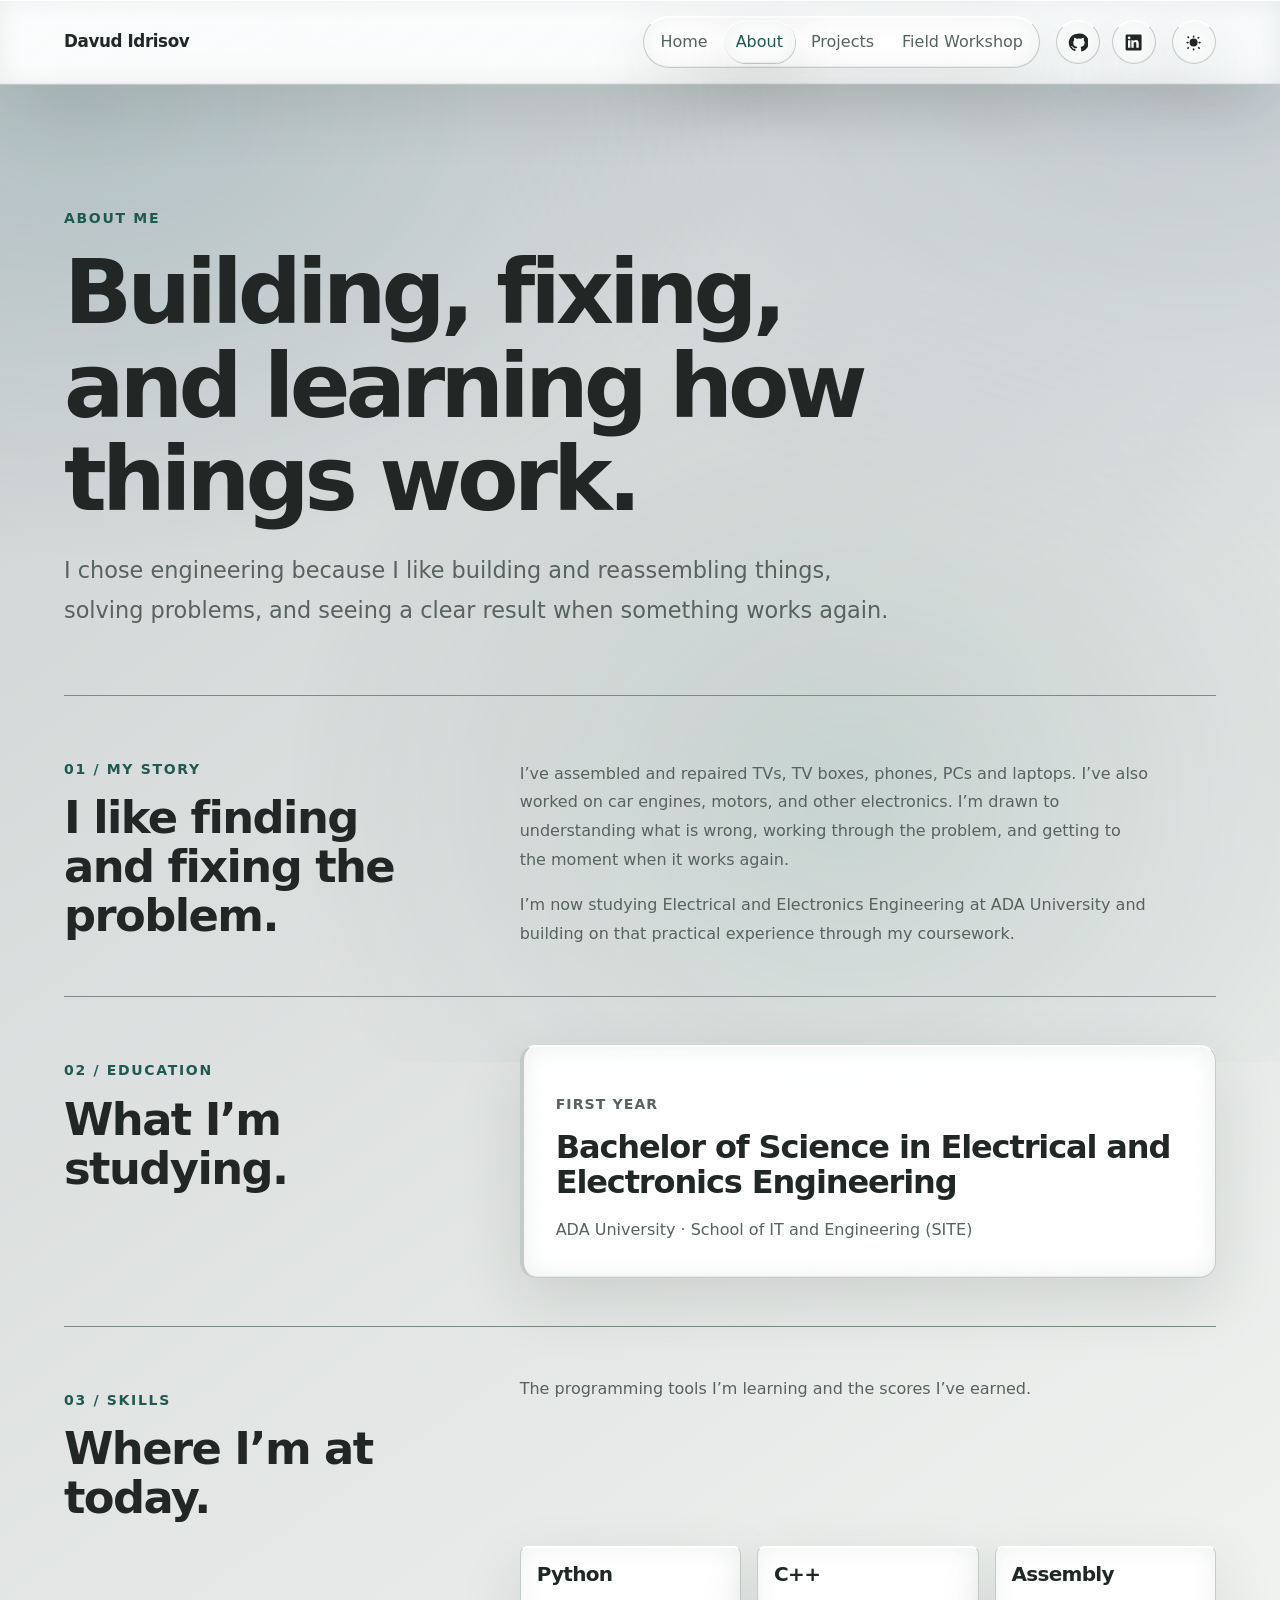
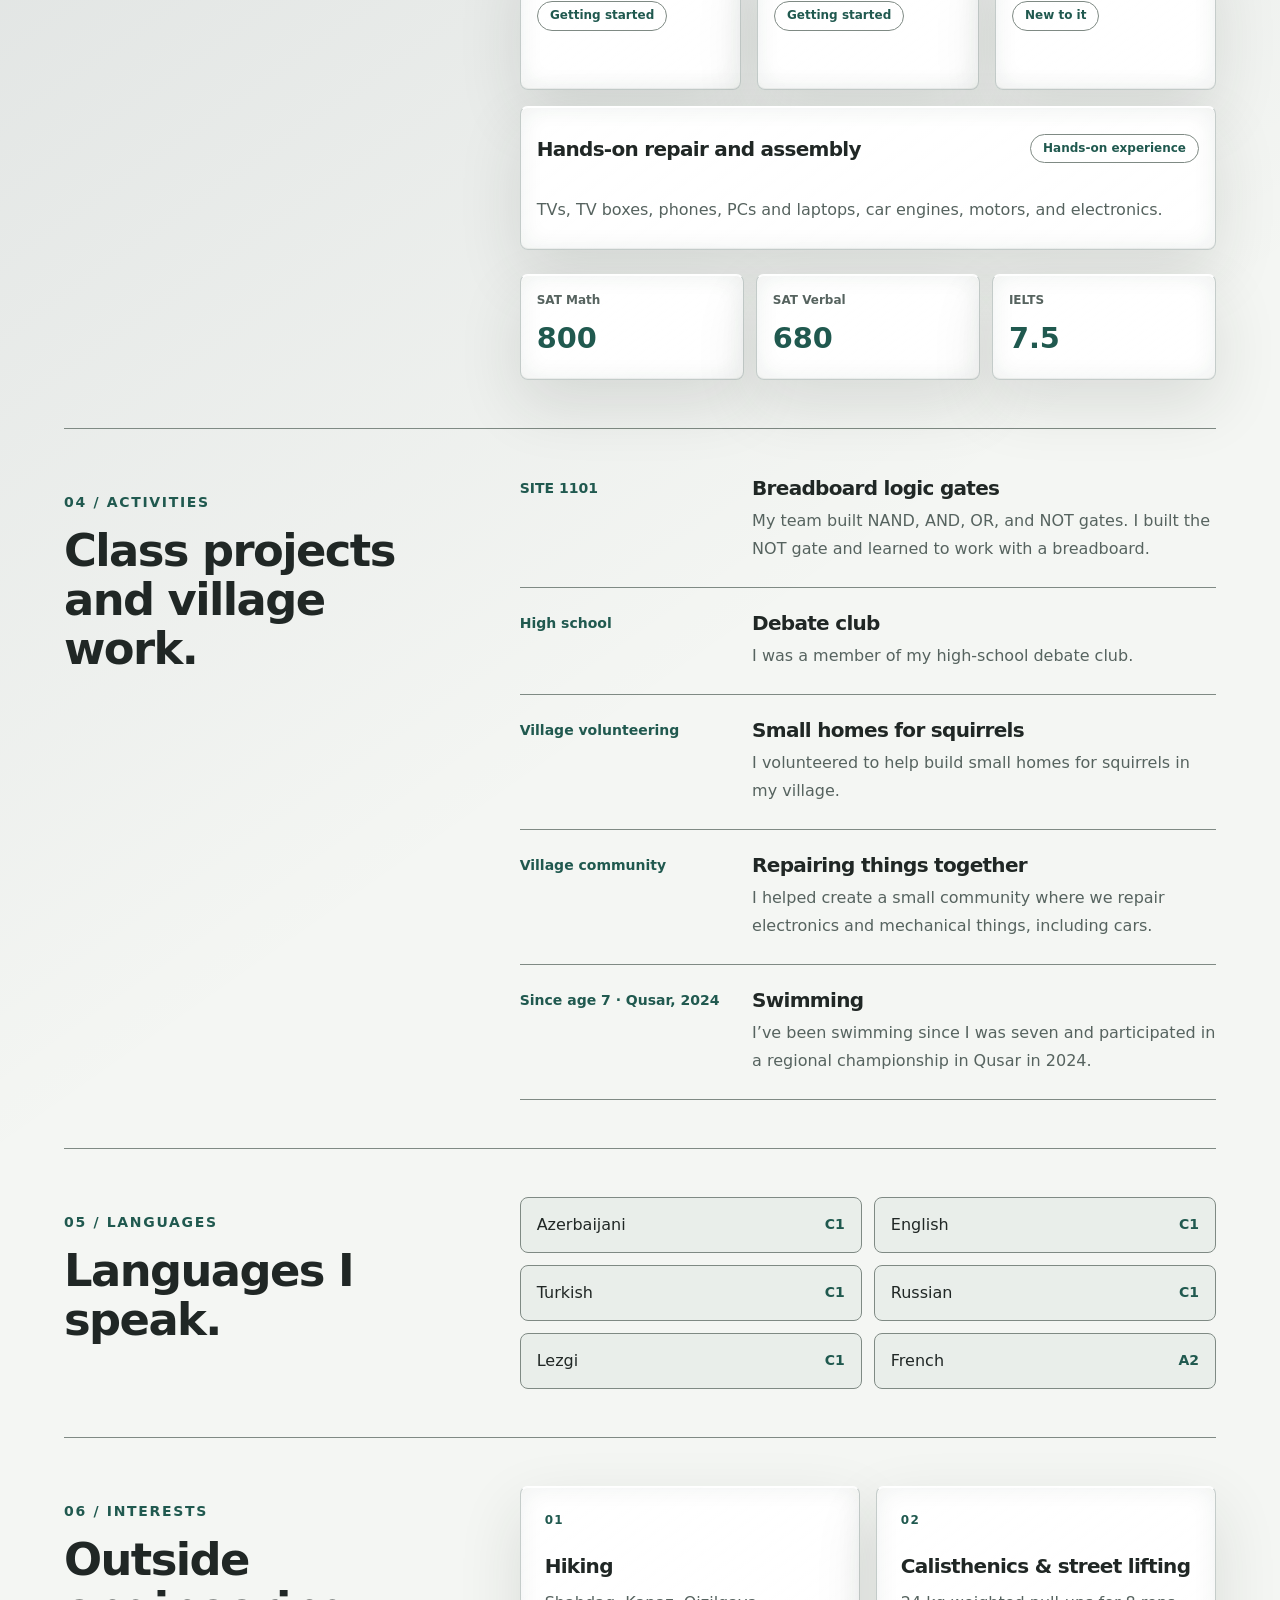
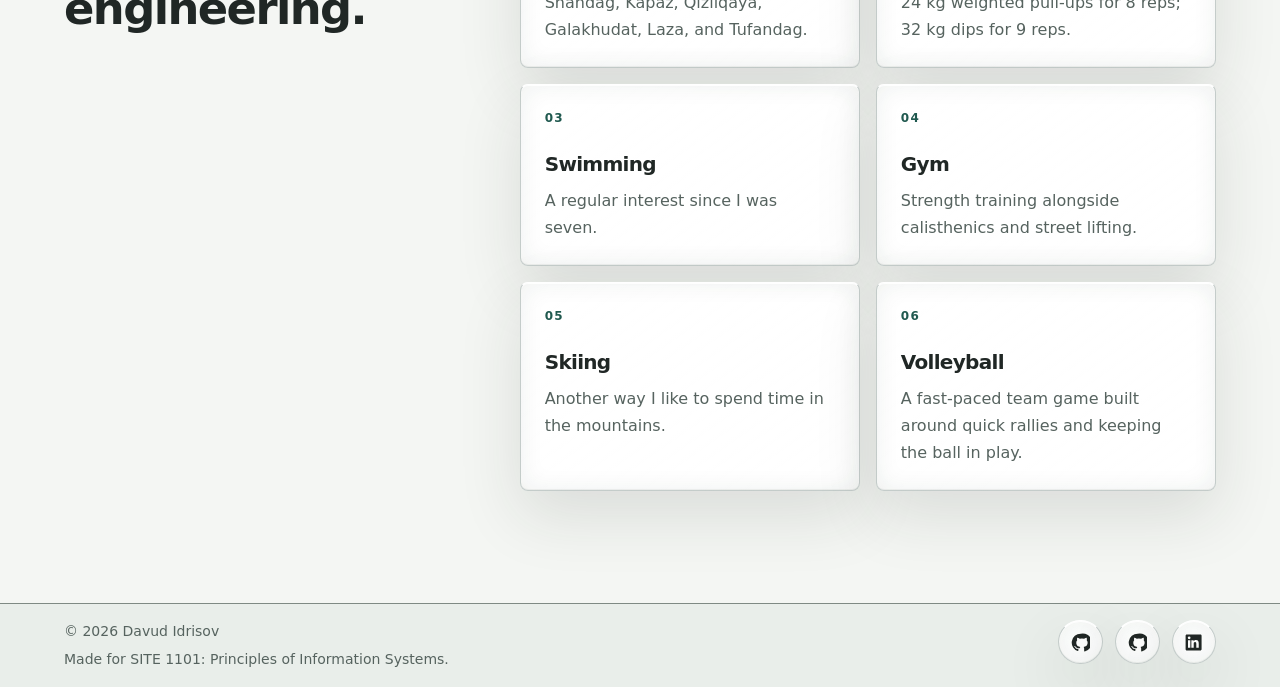
==== commit 51d9c555: "Unify site controls with button variants Co-authored-by: Copilot <223556219+Copilot@users.noreply.gi" ====
--- a/about.html
+++ b/about.html
@@ -23,7 +23,7 @@
   <body>
     <header class="site-header">
       <a class="site-header__brand" href="index.html">Davud Idrisov</a>
-      <button class="menu-toggle" type="button" aria-expanded="false" aria-controls="primary-navigation" aria-label="Open navigation">
+      <button class="menu-toggle btn btn--icon btn--secondary" type="button" aria-expanded="false" aria-controls="primary-navigation" aria-label="Open navigation">
         <span class="menu-toggle__lines" aria-hidden="true"></span>
       </button>
       <div class="site-header__controls">
@@ -34,14 +34,14 @@
           <a class="site-nav__link" href="quest.html">Field Workshop</a>
         </nav>
         <div class="site-header__social">
-          <a class="icon-link" href="https://github.com/Davud09" target="_blank" rel="noopener noreferrer" aria-label="Davud Idrisov on GitHub">
+          <a class="icon-link btn btn--icon btn--secondary" href="https://github.com/Davud09" target="_blank" rel="noopener noreferrer" aria-label="Davud Idrisov on GitHub">
             <svg viewBox="0 0 24 24" aria-hidden="true"><path d="M12 .9a11.1 11.1 0 0 0-3.51 21.63c.56.1.76-.24.76-.54v-2.1c-3.1.68-3.76-1.32-3.76-1.32-.5-1.3-1.24-1.64-1.24-1.64-1.02-.7.08-.69.08-.69 1.12.08 1.71 1.15 1.71 1.15 1 .1.76 2.2 4.93 1.57.1-.73.39-1.23.7-1.51-2.47-.28-5.06-1.24-5.06-5.5 0-1.22.43-2.22 1.15-3-.12-.28-.5-1.42.11-2.95 0 0 .94-.3 3.05 1.14a10.6 10.6 0 0 1 5.55 0c2.11-1.43 3.05-1.14 3.05-1.14.61 1.53.23 2.67.11 2.95.72.78 1.15 1.78 1.15 3 0 4.27-2.6 5.21-5.08 5.49.4.34.75 1.02.75 2.06v3.05c0 .3.2.65.77.54A11.1 11.1 0 0 0 12 .9Z"/></svg>
           </a>
-          <a class="icon-link" href="https://www.linkedin.com/in/davud-idrisov-333a382b0/" target="_blank" rel="noopener noreferrer" aria-label="Davud Idrisov on LinkedIn">
+          <a class="icon-link btn btn--icon btn--secondary" href="https://www.linkedin.com/in/davud-idrisov-333a382b0/" target="_blank" rel="noopener noreferrer" aria-label="Davud Idrisov on LinkedIn">
             <svg viewBox="0 0 24 24" aria-hidden="true"><path d="M20.45 2H3.55C2.69 2 2 2.68 2 3.53v16.94c0 .85.69 1.53 1.55 1.53h16.9c.86 0 1.55-.68 1.55-1.53V3.53c0-.85-.69-1.53-1.55-1.53ZM7.93 18.34H4.97V9.02h2.96v9.32ZM6.45 7.75a1.72 1.72 0 1 1 0-3.44 1.72 1.72 0 0 1 0 3.44Zm11.89 10.59h-2.96v-4.53c0-1.08-.02-2.47-1.5-2.47-1.5 0-1.73 1.17-1.73 2.39v4.61H9.2V9.02h2.84v1.27h.04c.4-.73 1.36-1.5 2.8-1.5 3 0 3.56 1.97 3.56 4.53v5.02Z"/></svg>
           </a>
         </div>
-        <button class="theme-toggle" type="button" aria-label="Switch to light theme" title="Switch to light theme" aria-pressed="false">
+        <button class="theme-toggle btn btn--icon btn--secondary" type="button" aria-label="Switch to light theme" title="Switch to light theme" aria-pressed="false">
           <svg viewBox="0 0 24 24" aria-hidden="true"><path d="M12 3a1 1 0 0 1 1 1v1a1 1 0 1 1-2 0V4a1 1 0 0 1 1-1Zm0 4a5 5 0 1 0 0 10 5 5 0 0 0 0-10Zm0 12a1 1 0 0 1 1 1v1a1 1 0 1 1-2 0v-1a1 1 0 0 1 1-1ZM4 11h1a1 1 0 1 1 0 2H4a1 1 0 1 1 0-2Zm15 0h1a1 1 0 1 1 0 2h-1a1 1 0 1 1 0-2ZM5.64 4.22l.71.71a1 1 0 0 1-1.41 1.41l-.71-.71a1 1 0 0 1 1.41-1.41Zm13.42 13.42.71.71a1 1 0 0 1-1.41 1.41l-.71-.71a1 1 0 0 1 1.41-1.41Zm0-11.3-.71.71a1 1 0 0 1-1.41-1.41l.71-.71a1 1 0 0 1 1.41 1.41ZM5.64 19.78a1 1 0 0 1-1.41-1.41l.71-.71a1 1 0 0 1 1.41 1.41l-.71.71Z"/></svg>
         </button>
       </div>
@@ -244,13 +244,13 @@
         <p>Made for SITE 1101: Principles of Information Systems.</p>
       </div>
       <div class="site-footer__social" aria-label="Social and source links">
-        <a class="icon-link" href="https://github.com/Davud09" target="_blank" rel="noopener noreferrer" aria-label="Davud Idrisov on GitHub">
+        <a class="icon-link btn btn--icon btn--secondary" href="https://github.com/Davud09" target="_blank" rel="noopener noreferrer" aria-label="Davud Idrisov on GitHub">
           <svg viewBox="0 0 24 24" aria-hidden="true"><path d="M12 .9a11.1 11.1 0 0 0-3.51 21.63c.56.1.76-.24.76-.54v-2.1c-3.1.68-3.76-1.32-3.76-1.32-.5-1.3-1.24-1.64-1.24-1.64-1.02-.7.08-.69.08-.69 1.12.08 1.71 1.15 1.71 1.15 1 .1.76 2.2 4.93 1.57.1-.73.39-1.23.7-1.51-2.47-.28-5.06-1.24-5.06-5.5 0-1.22.43-2.22 1.15-3-.12-.28-.5-1.42.11-2.95 0 0 .94-.3 3.05 1.14a10.6 10.6 0 0 1 5.55 0c2.11-1.43 3.05-1.14 3.05-1.14.61 1.53.23 2.67.11 2.95.72.78 1.15 1.78 1.15 3 0 4.27-2.6 5.21-5.08 5.49.4.34.75 1.02.75 2.06v3.05c0 .3.2.65.77.54A11.1 11.1 0 0 0 12 .9Z"/></svg>
         </a>
-        <a class="icon-link" href="https://github.com/Davud09/Davud09.github.io" target="_blank" rel="noopener noreferrer" aria-label="Portfolio source code on GitHub">
+        <a class="icon-link btn btn--icon btn--secondary" href="https://github.com/Davud09/Davud09.github.io" target="_blank" rel="noopener noreferrer" aria-label="Portfolio source code on GitHub">
           <svg viewBox="0 0 24 24" aria-hidden="true"><path d="M12 .9a11.1 11.1 0 0 0-3.51 21.63c.56.1.76-.24.76-.54v-2.1c-3.1.68-3.76-1.32-3.76-1.32-.5-1.3-1.24-1.64-1.24-1.64-1.02-.7.08-.69.08-.69 1.12.08 1.71 1.15 1.71 1.15 1 .1.76 2.2 4.93 1.57.1-.73.39-1.23.7-1.51-2.47-.28-5.06-1.24-5.06-5.5 0-1.22.43-2.22 1.15-3-.12-.28-.5-1.42.11-2.95 0 0 .94-.3 3.05 1.14a10.6 10.6 0 0 1 5.55 0c2.11-1.43 3.05-1.14 3.05-1.14.61 1.53.23 2.67.11 2.95.72.78 1.15 1.78 1.15 3 0 4.27-2.6 5.21-5.08 5.49.4.34.75 1.02.75 2.06v3.05c0 .3.2.65.77.54A11.1 11.1 0 0 0 12 .9Z"/></svg>
         </a>
-        <a class="icon-link" href="https://www.linkedin.com/in/davud-idrisov-333a382b0/" target="_blank" rel="noopener noreferrer" aria-label="Davud Idrisov on LinkedIn">
+        <a class="icon-link btn btn--icon btn--secondary" href="https://www.linkedin.com/in/davud-idrisov-333a382b0/" target="_blank" rel="noopener noreferrer" aria-label="Davud Idrisov on LinkedIn">
           <svg viewBox="0 0 24 24" aria-hidden="true"><path d="M20.45 2H3.55C2.69 2 2 2.68 2 3.53v16.94c0 .85.69 1.53 1.55 1.53h16.9c.86 0 1.55-.68 1.55-1.53V3.53c0-.85-.69-1.53-1.55-1.53ZM7.93 18.34H4.97V9.02h2.96v9.32ZM6.45 7.75a1.72 1.72 0 1 1 0-3.44 1.72 1.72 0 0 1 0 3.44Zm11.89 10.59h-2.96v-4.53c0-1.08-.02-2.47-1.5-2.47-1.5 0-1.73 1.17-1.73 2.39v4.61H9.2V9.02h2.84v1.27h.04c.4-.73 1.36-1.5 2.8-1.5 3 0 3.56 1.97 3.56 4.53v5.02Z"/></svg>
         </a>
       </div>
--- a/assets/css/base.css
+++ b/assets/css/base.css
@@ -1,17 +1,18 @@
 :root {
   color-scheme: dark;
 
-  --color-page: #1e2021;
-  --color-surface: #25292a;
-  --color-surface-raised: #2d3233;
-  --color-text: #edf0ed;
-  --color-text-muted: #b8c2be;
-  --color-accent: #83b7aa;
-  --color-accent-strong: #a0cfc2;
-  --color-green: #394b44;
-  --color-border: #757d7b;
-  --color-focus: #a9d8cb;
-  --color-on-accent: #14221e;
+  --color-page: #101a28;
+  --color-surface: #17283b;
+  --color-surface-raised: #1d3148;
+  --color-text: #f1f5fa;
+  --color-text-muted: #bdc9d8;
+  --color-accent: #86d4c2;
+  --color-accent-rgb: 134 212 194;
+  --color-accent-strong: #a0e3d3;
+  --color-green: #26413f;
+  --color-border: #8297a4;
+  --color-focus: #b4f0e2;
+  --color-on-accent: #10211e;
 
   --font-body: system-ui, "Segoe UI", "Helvetica Neue", Arial, sans-serif;
   --font-display: var(--font-body);
@@ -36,8 +37,9 @@
 
   --radius-sm: 0.5rem;
   --radius-md: 1rem;
+  --radius-lg: 1.5rem;
   --radius-pill: 999px;
-  --shadow-card: 0 1rem 2.5rem rgb(0 0 0 / 20%);
+  --shadow-card: 0 1.25rem 3rem rgb(0 0 0 / 24%);
 
   font-family: var(--font-body);
   font-size: 100%;
@@ -57,6 +59,7 @@
   --color-text: #202725;
   --color-text-muted: #56635f;
   --color-accent: #28695d;
+  --color-accent-rgb: 40 105 93;
   --color-accent-strong: #20594f;
   --color-green: #d8e2dc;
   --color-border: #7f8a84;
@@ -75,6 +78,7 @@
     --color-text: #202725;
     --color-text-muted: #56635f;
     --color-accent: #28695d;
+    --color-accent-rgb: 40 105 93;
     --color-accent-strong: #20594f;
     --color-green: #d8e2dc;
     --color-border: #7f8a84;
@@ -91,11 +95,40 @@
 }
 
 body {
+  position: relative;
+  isolation: isolate;
   min-width: 18rem;
   min-height: 100vh;
   margin: 0;
   background: var(--color-page);
   color: var(--color-text);
+}
+
+body::before {
+  position: fixed;
+  z-index: -1;
+  inset: -18%;
+  background:
+    radial-gradient(ellipse at 18% 22%, rgb(54 111 126 / 22%), transparent 34%),
+    radial-gradient(ellipse at 82% 18%, rgb(67 105 141 / 18%), transparent 36%),
+    radial-gradient(ellipse at 62% 78%, rgb(45 111 100 / 16%), transparent 38%);
+  content: "";
+  opacity: 0.82;
+  pointer-events: none;
+  animation: aurora-drift 28s ease-in-out infinite alternate;
+  will-change: transform, opacity;
+}
+
+@keyframes aurora-drift {
+  from {
+    opacity: 0.66;
+    transform: translate3d(-1.5%, -1%, 0) scale(1);
+  }
+
+  to {
+    opacity: 0.92;
+    transform: translate3d(1.5%, 1%, 0) scale(1.04);
+  }
 }
 
 img,
@@ -144,51 +177,125 @@
   margin-top: var(--space-8);
 }
 
-.button {
+.btn {
+  appearance: none;
   display: inline-flex;
-  min-height: 3rem;
+  min-height: 2.75rem;
   align-items: center;
   justify-content: center;
-  padding: var(--space-3) var(--space-6);
-  border: 1px solid var(--color-accent);
+  gap: var(--space-2);
+  padding: 0.65rem 1.15rem;
+  border: 1px solid transparent;
   border-radius: var(--radius-pill);
+  background: var(--color-surface-raised);
+  color: var(--color-text);
+  font: inherit;
+  font-weight: 700;
+  letter-spacing: 0.015em;
+  line-height: 1.2;
+  text-align: center;
+  text-decoration: none;
+  touch-action: manipulation;
+  cursor: pointer;
+  transition:
+    background 240ms cubic-bezier(0.2, 0.7, 0.2, 1),
+    border-color 240ms cubic-bezier(0.2, 0.7, 0.2, 1),
+    box-shadow 240ms cubic-bezier(0.2, 0.7, 0.2, 1),
+    color 240ms cubic-bezier(0.2, 0.7, 0.2, 1),
+    transform 240ms cubic-bezier(0.2, 0.7, 0.2, 1);
+}
+
+.btn--primary {
+  border-color: var(--color-accent);
   background: var(--color-accent);
   color: var(--color-on-accent);
-  font-weight: 700;
-  text-decoration: none;
-  transition:
-    background-color 160ms ease,
-    border-color 160ms ease,
-    transform 160ms ease;
-}
-
-.button:hover {
-  background: var(--color-accent-strong);
+  box-shadow: var(--shadow-card);
+}
+
+.btn--secondary {
+  border-color: var(--color-border);
+  background: var(--color-surface-raised);
+  color: var(--color-text);
+}
+
+.btn--ghost {
+  border-color: transparent;
+  background: transparent;
+  color: var(--color-accent-strong);
+  box-shadow: none;
+}
+
+.btn--icon {
+  width: 2.75rem;
+  height: 2.75rem;
+  flex: 0 0 2.75rem;
+  padding: 0;
+  border-radius: var(--radius-pill);
+}
+
+.btn:focus-visible {
+  outline: 3px solid var(--color-focus);
+  outline-offset: 3px;
+}
+
+.btn:not(:disabled):not([aria-disabled="true"]):hover {
   border-color: var(--color-accent-strong);
   transform: translateY(-2px);
 }
 
-.button__arrow {
+.btn--primary:not(:disabled):not([aria-disabled="true"]):hover {
+  background: var(--color-accent-strong);
+}
+
+.btn--secondary:not(:disabled):not([aria-disabled="true"]):hover,
+.btn--ghost:not(:disabled):not([aria-disabled="true"]):hover {
+  background: var(--color-surface-raised);
+  color: var(--color-text);
+}
+
+.btn:not(:disabled):not([aria-disabled="true"]):active {
+  transform: translateY(0) scale(0.97);
+}
+
+.btn:disabled,
+.btn[aria-disabled="true"] {
+  opacity: 0.55;
+  cursor: not-allowed;
+  pointer-events: none;
+  transform: none;
+}
+
+.btn[aria-busy="true"] {
+  cursor: wait;
+}
+
+.btn[aria-busy="true"]::before {
+  width: 0.9em;
+  height: 0.9em;
+  flex: 0 0 auto;
+  border: 2px solid currentColor;
+  border-right-color: transparent;
+  border-radius: 50%;
+  content: "";
+  animation: btn-spin 700ms linear infinite;
+}
+
+@keyframes btn-spin {
+  to {
+    transform: rotate(1turn);
+  }
+}
+
+.btn__arrow {
   display: inline-block;
   font-size: 1.4em;
   font-weight: 800;
   line-height: 0.7;
-  transition: transform 160ms ease;
-}
-
-.button:hover .button__arrow {
+  transition: transform 240ms cubic-bezier(0.2, 0.7, 0.2, 1);
+}
+
+.btn:hover .btn__arrow {
   transform: translateX(3px);
-}
-
-.button--quiet {
-  background: transparent;
-  color: var(--color-text);
-}
-
-.button--quiet:hover {
-  border-color: var(--color-accent);
-  background: var(--color-surface-raised);
-  color: var(--color-text);
 }
 
 .text-link {
@@ -196,6 +303,13 @@
 }
 
 @media (prefers-reduced-motion: reduce) {
+  body::before {
+    animation: none;
+    opacity: 0.66;
+    transform: none;
+    will-change: auto;
+  }
+
   *,
   *::before,
   *::after {
--- a/assets/css/layout.css
+++ b/assets/css/layout.css
@@ -87,11 +87,12 @@
 .icon-link,
 .theme-toggle,
 .menu-toggle {
-  display: inline-grid;
+  display: inline-flex;
+  align-items: center;
+  justify-content: center;
   width: 2.75rem;
   height: 2.75rem;
   flex: 0 0 auto;
-  place-items: center;
   border: 1px solid var(--color-border);
   border-radius: var(--radius-pill);
   background: transparent;
@@ -231,7 +232,7 @@
   }
 
   .menu-toggle {
-    display: inline-grid;
+    display: inline-flex;
   }
 
   .js .site-nav {
--- a/assets/css/glass.css
+++ b/assets/css/glass.css
@@ -1,28 +1,65 @@
 :root {
-  --glass-surface: color-mix(in srgb, var(--color-surface) 76%, transparent);
-  --glass-surface-raised: color-mix(in srgb, var(--color-surface-raised) 82%, transparent);
-  --glass-border: color-mix(in srgb, var(--color-border) 58%, white 42%);
+  --glass-tint: 16 26 40;
+  --glass-fill: rgb(var(--glass-tint) / 88%);
+  --glass-fill-raised: rgb(29 49 72 / 92%);
+  --glass-fallback: #17283b;
+  --glass-fallback-raised: #1d3148;
+  --glass-border: rgb(199 230 243 / 34%);
+  --glass-top-highlight: rgb(255 255 255 / 54%);
   --glass-highlight: rgb(255 255 255 / 18%);
+  --glass-inner-shadow: rgb(0 0 0 / 20%);
   --glass-blur: 18px;
-  --glass-shadow: 0 1rem 2.5rem rgb(0 0 0 / 18%), inset 0 1px 0 rgb(255 255 255 / 9%);
+  --glass-saturate: 155%;
+  --glass-brightness: 110%;
+  --glass-shadow: 0 1.5rem 4rem rgb(0 0 0 / 28%),
+    inset 0 1px 0 var(--glass-top-highlight),
+    inset 0 -1px 0 rgb(255 255 255 / 6%),
+    inset 0 0 1.5rem var(--glass-inner-shadow);
 }
 
 :root[data-theme="light"] {
-  --glass-border: color-mix(in srgb, var(--color-border) 55%, white 45%);
+  --glass-tint: 255 255 255;
+  --glass-fill: rgb(var(--glass-tint) / 92%);
+  --glass-fill-raised: rgb(248 251 249 / 96%);
+  --glass-fallback: #e9eeea;
+  --glass-fallback-raised: #ffffff;
+  --glass-border: rgb(64 89 81 / 30%);
+  --glass-top-highlight: rgb(255 255 255 / 94%);
   --glass-highlight: rgb(255 255 255 / 68%);
+  --glass-inner-shadow: rgb(32 54 46 / 7%);
+  --glass-shadow: 0 1.5rem 4rem rgb(32 39 37 / 12%),
+    inset 0 1px 0 var(--glass-top-highlight),
+    inset 0 -1px 0 rgb(32 54 46 / 6%),
+    inset 0 0 1.5rem var(--glass-inner-shadow);
 }
 
 @media (prefers-color-scheme: light) {
   :root:not([data-theme]) {
-    --glass-border: color-mix(in srgb, var(--color-border) 55%, white 45%);
+    --glass-tint: 255 255 255;
+    --glass-fill: rgb(var(--glass-tint) / 92%);
+    --glass-fill-raised: rgb(248 251 249 / 96%);
+    --glass-fallback: #e9eeea;
+    --glass-fallback-raised: #ffffff;
+    --glass-border: rgb(64 89 81 / 30%);
+    --glass-top-highlight: rgb(255 255 255 / 94%);
     --glass-highlight: rgb(255 255 255 / 68%);
-  }
+    --glass-inner-shadow: rgb(32 54 46 / 7%);
+    --glass-shadow: 0 1.5rem 4rem rgb(32 39 37 / 12%),
+      inset 0 1px 0 var(--glass-top-highlight),
+      inset 0 -1px 0 rgb(32 54 46 / 6%),
+      inset 0 0 1.5rem var(--glass-inner-shadow);
+  }
+}
+
+body {
+  background-color: var(--color-page);
+  background-image: linear-gradient(145deg, rgb(20 37 55 / 18%), transparent 58%);
 }
 
 .site-header {
-  background: var(--glass-surface);
-  -webkit-backdrop-filter: blur(var(--glass-blur)) saturate(145%);
-  backdrop-filter: blur(var(--glass-blur)) saturate(145%);
+  background: var(--glass-fill);
+  -webkit-backdrop-filter: blur(var(--glass-blur)) saturate(var(--glass-saturate)) brightness(var(--glass-brightness));
+  backdrop-filter: blur(var(--glass-blur)) saturate(var(--glass-saturate)) brightness(var(--glass-brightness));
 }
 
 .site-nav {
@@ -38,7 +75,7 @@
   border: 1px solid var(--glass-border);
   border-radius: var(--radius-pill);
   background: var(--glass-highlight);
-  box-shadow: inset 0 1px 0 rgb(255 255 255 / 12%);
+  box-shadow: inset 0 1px 0 var(--glass-top-highlight);
   content: "";
   pointer-events: none;
   transition:
@@ -52,62 +89,184 @@
   z-index: 1;
 }
 
-.site-nav,
-.site-nav__link[aria-current="page"],
-.icon-link,
-.theme-toggle,
-.menu-toggle,
-.button--quiet,
-.circuit-toy__switch-button,
-.circuit-toy__next,
-.workshop-controls button,
-.lightbox__close,
-.project-card__status,
-.project-card__zoom-hint {
-  background: var(--glass-surface);
-  -webkit-backdrop-filter: blur(var(--glass-blur)) saturate(145%);
-  backdrop-filter: blur(var(--glass-blur)) saturate(145%);
-}
-
-.site-nav,
-.icon-link,
-.theme-toggle,
-.menu-toggle,
-.button--quiet,
-.circuit-toy__switch-button,
-.circuit-toy__next,
-.workshop-controls button,
-.lightbox__close,
-.project-card__status,
-.project-card__zoom-hint {
+:is(
+  .site-header,
+  .site-nav,
+  .site-nav__link[aria-current="page"],
+  .icon-link,
+  .theme-toggle,
+  .menu-toggle,
+  .btn,
+  .circuit-toy__switch-button,
+  .circuit-toy__next,
+  .workshop-controls button,
+  .lightbox,
+  .lightbox__panel,
+  .lightbox__close,
+  .project-card,
+  .project-card__status,
+  .project-card__zoom-hint,
+  .education-card,
+  .skill-card,
+  .score-card,
+  .interest-card,
+  .currently-section,
+  .home-vitals,
+  .circuit-toy,
+  .workshop,
+  .station-panel,
+  .achievement-panel,
+  .achievement.is-unlocked,
+  .projects-status,
+  .no-script-note,
+  .egg-dialog,
+  .voltage-toast,
+  .home-scroll
+) {
+  position: relative;
+  isolation: isolate;
   border-color: var(--glass-border);
+  border-top-color: var(--glass-top-highlight);
+  background:
+    linear-gradient(145deg, rgb(var(--glass-tint) / 94%), rgb(var(--glass-tint) / 82%));
   box-shadow: var(--glass-shadow);
-}
-
-.button:not(.button--quiet) {
-  background: color-mix(in srgb, var(--color-accent) 76%, transparent);
-  box-shadow: var(--glass-shadow);
-  -webkit-backdrop-filter: blur(var(--glass-blur)) saturate(145%);
-  backdrop-filter: blur(var(--glass-blur)) saturate(145%);
-}
-
-.project-card,
-.education-card,
-.skill-card,
-.score-card,
-.interest-card,
-.workshop,
-.station-panel,
-.achievement-panel,
-.circuit-toy,
-.projects-status,
-.no-script-note,
-.lightbox__panel {
+  -webkit-backdrop-filter: blur(var(--glass-blur)) saturate(var(--glass-saturate)) brightness(var(--glass-brightness));
+  backdrop-filter: blur(var(--glass-blur)) saturate(var(--glass-saturate)) brightness(var(--glass-brightness));
+}
+
+:is(
+  .site-header,
+  .site-nav,
+  .site-nav__link[aria-current="page"],
+  .icon-link,
+  .theme-toggle,
+  .menu-toggle,
+  .btn,
+  .circuit-toy__switch-button,
+  .circuit-toy__next,
+  .workshop-controls button,
+  .lightbox,
+  .lightbox__panel,
+  .lightbox__close,
+  .project-card,
+  .project-card__status,
+  .project-card__zoom-hint,
+  .education-card,
+  .skill-card,
+  .score-card,
+  .interest-card,
+  .currently-section,
+  .home-vitals,
+  .circuit-toy,
+  .workshop,
+  .station-panel,
+  .achievement-panel,
+  .achievement.is-unlocked,
+  .projects-status,
+  .no-script-note,
+  .egg-dialog,
+  .voltage-toast,
+  .home-scroll
+)::after {
+  position: absolute;
+  z-index: 0;
+  inset: 0;
+  border-radius: inherit;
+  background: radial-gradient(
+    circle at var(--mx, 50%) var(--my, 50%),
+    rgb(255 255 255 / 20%),
+    transparent 58%
+  );
+  content: "";
+  opacity: 0;
+  pointer-events: none;
+  transition: opacity 240ms cubic-bezier(0.2, 0.7, 0.2, 1);
+}
+
+:is(
+  .site-header,
+  .site-nav,
+  .site-nav__link[aria-current="page"],
+  .icon-link,
+  .theme-toggle,
+  .menu-toggle,
+  .btn,
+  .circuit-toy__switch-button,
+  .circuit-toy__next,
+  .workshop-controls button,
+  .lightbox,
+  .lightbox__panel,
+  .lightbox__close,
+  .project-card,
+  .project-card__status,
+  .project-card__zoom-hint,
+  .education-card,
+  .skill-card,
+  .score-card,
+  .interest-card,
+  .currently-section,
+  .home-vitals,
+  .circuit-toy,
+  .workshop,
+  .station-panel,
+  .achievement-panel,
+  .achievement.is-unlocked,
+  .projects-status,
+  .no-script-note,
+  .egg-dialog,
+  .voltage-toast,
+  .home-scroll
+) > :not(.glass-control__light, .glass-control__ripple) {
+  position: relative;
+  z-index: 1;
+}
+
+:is(
+  .btn.btn--primary,
+  .home-hero .btn.btn--primary,
+  .circuit-toy__next
+) {
+  border-color: var(--color-accent);
+  background: linear-gradient(
+    145deg,
+    rgb(var(--color-accent-rgb) / 96%),
+    rgb(var(--color-accent-rgb) / 90%)
+  );
+  color: var(--color-on-accent);
+}
+
+.btn.btn--secondary {
+  background:
+    linear-gradient(145deg, rgb(var(--glass-tint) / 94%), rgb(var(--glass-tint) / 82%));
+  color: var(--color-text);
+}
+
+.btn.btn--ghost {
+  border-color: transparent;
+  background: transparent;
+  box-shadow: none;
+  color: var(--color-accent-strong);
+}
+
+.btn.btn--primary:not(:disabled):not([aria-disabled="true"]):hover {
+  background: linear-gradient(145deg, var(--color-accent-strong), var(--color-accent));
+}
+
+.btn.btn--secondary:not(:disabled):not([aria-disabled="true"]):hover {
+  background:
+    linear-gradient(145deg, rgb(var(--glass-tint) / 98%), rgb(var(--glass-tint) / 92%));
+}
+
+.btn.btn--ghost:not(:disabled):not([aria-disabled="true"]):hover {
   border-color: var(--glass-border);
-  background: var(--glass-surface);
-  box-shadow: var(--glass-shadow);
-  -webkit-backdrop-filter: blur(var(--glass-blur)) saturate(135%);
-  backdrop-filter: blur(var(--glass-blur)) saturate(135%);
+  background: var(--glass-fill);
+  color: var(--color-text);
+}
+
+.circuit-toy__switch-button.is-closed {
+  border-color: var(--color-accent);
+  background: color-mix(in srgb, var(--color-accent) 18%, var(--glass-fill));
+  color: var(--color-accent-strong);
 }
 
 .glass-control {
@@ -116,40 +275,18 @@
   overflow: hidden;
   transform: translate3d(var(--magnetic-x, 0), var(--magnetic-y, 0), 0);
   transition:
-    border-color 180ms ease,
-    box-shadow 180ms ease,
-    transform 180ms ease;
-}
-
-.glass-control__light,
+    border-color 220ms cubic-bezier(0.2, 0.7, 0.2, 1),
+    box-shadow 220ms cubic-bezier(0.2, 0.7, 0.2, 1),
+    transform 220ms cubic-bezier(0.2, 0.7, 0.2, 1);
+}
+
+.glass-control__light {
+  display: none;
+}
+
 .glass-control__ripple {
   position: absolute;
   z-index: 0;
-  pointer-events: none;
-}
-
-.glass-control__light {
-  inset: 0;
-  background: radial-gradient(
-    circle at var(--pointer-x, 50%) var(--pointer-y, 50%),
-    var(--glass-highlight),
-    transparent 68%
-  );
-  opacity: 0;
-  transition: opacity 180ms ease;
-}
-
-.glass-control__content,
-.glass-control > :not(.glass-control__light, .glass-control__ripple) {
-  position: relative;
-  z-index: 1;
-}
-
-.glass-control__content--absolute {
-  position: absolute;
-}
-
-.glass-control__ripple {
   top: var(--click-y, 50%);
   left: var(--click-x, 50%);
   width: 1rem;
@@ -157,7 +294,18 @@
   border: 1px solid var(--glass-highlight);
   border-radius: 50%;
   opacity: 0;
+  pointer-events: none;
   transform: translate(-50%, -50%) scale(0);
+}
+
+.glass-control__content,
+.glass-control > :not(.glass-control__light, .glass-control__ripple) {
+  position: relative;
+  z-index: 1;
+}
+
+.glass-control__content--absolute {
+  position: absolute;
 }
 
 .glass-control.is-rippling .glass-control__ripple {
@@ -168,21 +316,9 @@
 .glass-control:not([aria-disabled="true"]):hover,
 .glass-control:focus-visible {
   border-color: var(--color-accent);
-  box-shadow: 0 0 0 1px color-mix(in srgb, var(--color-accent) 35%, transparent), var(--glass-shadow);
-}
-
-.glass-control:not(:disabled):hover .glass-control__light,
-.glass-control:not([aria-disabled="true"]):hover .glass-control__light,
-.glass-control:focus-visible .glass-control__light {
-  opacity: 1;
-}
-
-.home-scroll {
-  border-color: var(--glass-border);
-  background: var(--glass-surface);
-  box-shadow: var(--glass-shadow);
-  -webkit-backdrop-filter: blur(var(--glass-blur)) saturate(145%);
-  backdrop-filter: blur(var(--glass-blur)) saturate(145%);
+  box-shadow:
+    0 0 0 1px rgb(134 212 194 / 34%),
+    var(--glass-shadow);
 }
 
 .voltage-toast {
@@ -195,18 +331,28 @@
   padding: 0.85rem 1.1rem;
   border: 1px solid var(--glass-border);
   border-radius: var(--radius-md);
-  background: var(--glass-surface-raised);
   color: var(--color-text);
   font-size: var(--text-sm);
   font-weight: 650;
-  box-shadow: var(--glass-shadow);
   opacity: 0;
   pointer-events: none;
   transform: translateY(0.75rem);
   visibility: hidden;
   transition: opacity 180ms ease, transform 180ms ease, visibility 0s linear 180ms;
-  -webkit-backdrop-filter: blur(var(--glass-blur)) saturate(145%);
-  backdrop-filter: blur(var(--glass-blur)) saturate(145%);
+}
+
+.home-hero .home-scroll {
+  position: absolute;
+}
+
+body .voltage-toast.voltage-toast {
+  position: fixed;
+}
+
+.egg-dialog[open],
+.lightbox[open] {
+  position: fixed;
+  margin: auto;
 }
 
 .voltage-toast.is-visible {
@@ -223,17 +369,14 @@
   overflow: auto;
   border: 1px solid var(--glass-border);
   border-radius: var(--radius-md);
-  background: var(--glass-surface-raised);
   color: var(--color-text);
-  box-shadow: var(--glass-shadow);
-  -webkit-backdrop-filter: blur(var(--glass-blur)) saturate(145%);
-  backdrop-filter: blur(var(--glass-blur)) saturate(145%);
-}
-
-.egg-dialog::backdrop {
-  background: rgb(0 0 0 / 56%);
-  -webkit-backdrop-filter: blur(5px);
-  backdrop-filter: blur(5px);
+}
+
+.egg-dialog::backdrop,
+.lightbox::backdrop {
+  background: rgb(4 12 22 / 68%);
+  -webkit-backdrop-filter: blur(7px);
+  backdrop-filter: blur(7px);
 }
 
 .egg-dialog__content {
@@ -254,12 +397,12 @@
   top: 1rem;
   right: 1rem;
   display: grid;
-  width: 2.5rem;
-  aspect-ratio: 1;
+  width: 2.75rem;
+  min-height: 2.75rem;
   place-items: center;
   border: 1px solid var(--glass-border);
-  border-radius: 50%;
-  background: var(--glass-surface);
+  border-radius: var(--radius-pill);
+  background: var(--glass-fill);
   color: var(--color-text);
   font: inherit;
   font-size: 1.5rem;
@@ -284,7 +427,7 @@
 
 .voltage-boost .circuit-toy {
   border-color: var(--color-accent);
-  box-shadow: 0 0 2rem color-mix(in srgb, var(--color-accent) 40%, transparent), var(--glass-shadow);
+  box-shadow: 0 0 2rem rgb(134 212 194 / 40%), var(--glass-shadow);
 }
 
 :root.is-oscilloscope {
@@ -294,9 +437,20 @@
   --color-text: #e0ffe8;
   --color-text-muted: #a4d8b1;
   --color-accent: #65f58a;
+  --color-accent-rgb: 101 245 138;
   --color-accent-strong: #a3ffb8;
-  --color-border: rgb(123 255 156 / 34%);
-  --glass-border: rgb(123 255 156 / 42%);
+  --color-border: rgb(123 255 156 / 46%);
+  --color-focus: #a3ffb8;
+  --color-on-accent: #071d13;
+  --glass-tint: 7 29 19;
+  --glass-fill: rgb(7 29 19 / 92%);
+  --glass-fill-raised: rgb(12 43 27 / 96%);
+  --glass-fallback: #071d13;
+  --glass-fallback-raised: #0c2b1b;
+  --glass-border: rgb(123 255 156 / 58%);
+  --glass-top-highlight: rgb(191 255 204 / 72%);
+  --glass-highlight: rgb(123 255 156 / 22%);
+  --glass-inner-shadow: rgb(0 0 0 / 28%);
 }
 
 :root.is-oscilloscope body {
@@ -314,14 +468,70 @@
   }
 }
 
-@media (hover: hover) and (pointer: fine) {
+@media (hover: hover) {
+  :is(
+    .site-header,
+    .site-nav,
+    .site-nav__link[aria-current="page"],
+    .icon-link,
+    .theme-toggle,
+    .menu-toggle,
+    .btn,
+    .circuit-toy__switch-button,
+    .circuit-toy__next,
+    .workshop-controls button,
+    .project-card,
+    .education-card,
+    .skill-card,
+    .score-card,
+    .interest-card,
+    .currently-section,
+    .home-vitals,
+    .circuit-toy,
+    .workshop,
+    .station-panel,
+    .achievement-panel,
+    .achievement.is-unlocked,
+    .home-scroll
+  ):hover::after {
+    opacity: 1;
+  }
+
+  :is(
+    .site-header,
+    .site-nav,
+    .icon-link,
+    .theme-toggle,
+    .menu-toggle,
+    .btn,
+    .circuit-toy__switch-button,
+    .circuit-toy__next,
+    .workshop-controls button,
+    .project-card,
+    .education-card,
+    .skill-card,
+    .score-card,
+    .interest-card,
+    .currently-section,
+    .home-vitals,
+    .circuit-toy,
+    .workshop,
+    .station-panel,
+    .achievement-panel,
+    .home-scroll
+  ):hover {
+    --glass-brightness: 120%;
+  }
+
   .project-card,
   .skill-card,
   .interest-card,
   .education-card,
   .station-panel,
   .achievement-panel {
-    transition: border-color 180ms ease, box-shadow 180ms ease, transform 180ms ease;
+    transition: border-color 220ms cubic-bezier(0.2, 0.7, 0.2, 1),
+      box-shadow 220ms cubic-bezier(0.2, 0.7, 0.2, 1),
+      transform 220ms cubic-bezier(0.2, 0.7, 0.2, 1);
   }
 
   .project-card:hover,
@@ -335,47 +545,211 @@
   }
 }
 
+@media (max-width: 38rem) {
+  :root {
+    --glass-blur: 12px;
+  }
+}
+
+@supports not ((backdrop-filter: blur(1px)) or (-webkit-backdrop-filter: blur(1px))) {
+  :is(
+    .site-header,
+    .site-nav,
+    .site-nav__link[aria-current="page"],
+    .icon-link,
+    .theme-toggle,
+    .menu-toggle,
+    .btn,
+    .circuit-toy__switch-button,
+    .circuit-toy__next,
+    .workshop-controls button,
+    .lightbox,
+    .lightbox__panel,
+    .lightbox__close,
+    .project-card,
+    .project-card__status,
+    .project-card__zoom-hint,
+    .education-card,
+    .skill-card,
+    .score-card,
+    .interest-card,
+    .currently-section,
+    .home-vitals,
+    .circuit-toy,
+    .workshop,
+    .station-panel,
+    .achievement-panel,
+    .achievement.is-unlocked,
+    .projects-status,
+    .no-script-note,
+    .egg-dialog,
+    .voltage-toast,
+    .home-scroll
+  ) {
+    background: var(--glass-fallback);
+  }
+
+  .voltage-toast,
+  .egg-dialog,
+  .lightbox__panel {
+    background: var(--glass-fallback-raised);
+  }
+
+  .btn.btn--primary {
+    background: var(--color-accent);
+    color: var(--color-on-accent);
+  }
+}
+
+@media (prefers-reduced-transparency: reduce) {
+  :is(
+    .site-header,
+    .site-nav,
+    .site-nav__link[aria-current="page"],
+    .icon-link,
+    .theme-toggle,
+    .menu-toggle,
+    .btn,
+    .circuit-toy__switch-button,
+    .circuit-toy__next,
+    .workshop-controls button,
+    .lightbox,
+    .lightbox__panel,
+    .lightbox__close,
+    .project-card,
+    .project-card__status,
+    .project-card__zoom-hint,
+    .education-card,
+    .skill-card,
+    .score-card,
+    .interest-card,
+    .currently-section,
+    .home-vitals,
+    .circuit-toy,
+    .workshop,
+    .station-panel,
+    .achievement-panel,
+    .achievement.is-unlocked,
+    .projects-status,
+    .no-script-note,
+    .egg-dialog,
+    .voltage-toast,
+    .home-scroll
+  ) {
+    background: var(--glass-fallback);
+    -webkit-backdrop-filter: none;
+    backdrop-filter: none;
+  }
+
+  .voltage-toast,
+  .egg-dialog,
+  .lightbox__panel {
+    background: var(--glass-fallback-raised);
+  }
+
+  .btn.btn--primary {
+    background: var(--color-accent);
+    color: var(--color-on-accent);
+  }
+}
+
+@media (forced-colors: active) {
+  :is(
+    .site-header,
+    .site-nav,
+    .site-nav__link[aria-current="page"],
+    .icon-link,
+    .theme-toggle,
+    .menu-toggle,
+    .btn,
+    .circuit-toy__switch-button,
+    .circuit-toy__next,
+    .workshop-controls button,
+    .lightbox,
+    .lightbox__panel,
+    .lightbox__close,
+    .project-card,
+    .project-card__status,
+    .project-card__zoom-hint,
+    .education-card,
+    .skill-card,
+    .score-card,
+    .interest-card,
+    .currently-section,
+    .home-vitals,
+    .circuit-toy,
+    .workshop,
+    .station-panel,
+    .achievement-panel,
+    .achievement.is-unlocked,
+    .projects-status,
+    .no-script-note,
+    .egg-dialog,
+    .voltage-toast,
+    .home-scroll
+  ) {
+    border: 1px solid CanvasText;
+    background: Canvas;
+    box-shadow: none;
+    color: CanvasText;
+    -webkit-backdrop-filter: none;
+    backdrop-filter: none;
+  }
+
+  :is(
+    .site-header,
+    .site-nav,
+    .site-nav__link[aria-current="page"],
+    .icon-link,
+    .theme-toggle,
+    .menu-toggle,
+    .btn,
+    .circuit-toy__switch-button,
+    .circuit-toy__next,
+    .workshop-controls button,
+    .lightbox,
+    .lightbox__panel,
+    .lightbox__close,
+    .project-card,
+    .project-card__status,
+    .project-card__zoom-hint,
+    .education-card,
+    .skill-card,
+    .score-card,
+    .interest-card,
+    .currently-section,
+    .home-vitals,
+    .circuit-toy,
+    .workshop,
+    .station-panel,
+    .achievement-panel,
+    .achievement.is-unlocked,
+    .projects-status,
+    .no-script-note,
+    .egg-dialog,
+    .voltage-toast,
+    .home-scroll
+  )::after {
+    display: none;
+  }
+}
+
 @media (prefers-reduced-motion: reduce) {
+  body::before,
   .glass-control,
-  .glass-control__light,
-  .home-scroll,
   .project-card,
   .skill-card,
   .interest-card,
   .education-card,
   .station-panel,
   .achievement-panel,
-  .voltage-toast {
+  body .voltage-toast {
+    animation: none;
     transition: none;
+    will-change: auto;
   }
 
   .glass-control.is-rippling .glass-control__ripple {
     animation: none;
   }
 }
-
-@media (prefers-reduced-transparency: reduce) {
-  .site-header,
-  .site-nav,
-  .icon-link,
-  .theme-toggle,
-  .menu-toggle,
-  .button,
-  .project-card,
-  .education-card,
-  .skill-card,
-  .score-card,
-  .interest-card,
-  .workshop,
-  .station-panel,
-  .achievement-panel,
-  .circuit-toy,
-  .projects-status,
-  .no-script-note,
-  .lightbox__panel,
-  .egg-dialog,
-  .voltage-toast {
-    -webkit-backdrop-filter: none;
-    backdrop-filter: none;
-  }
-}
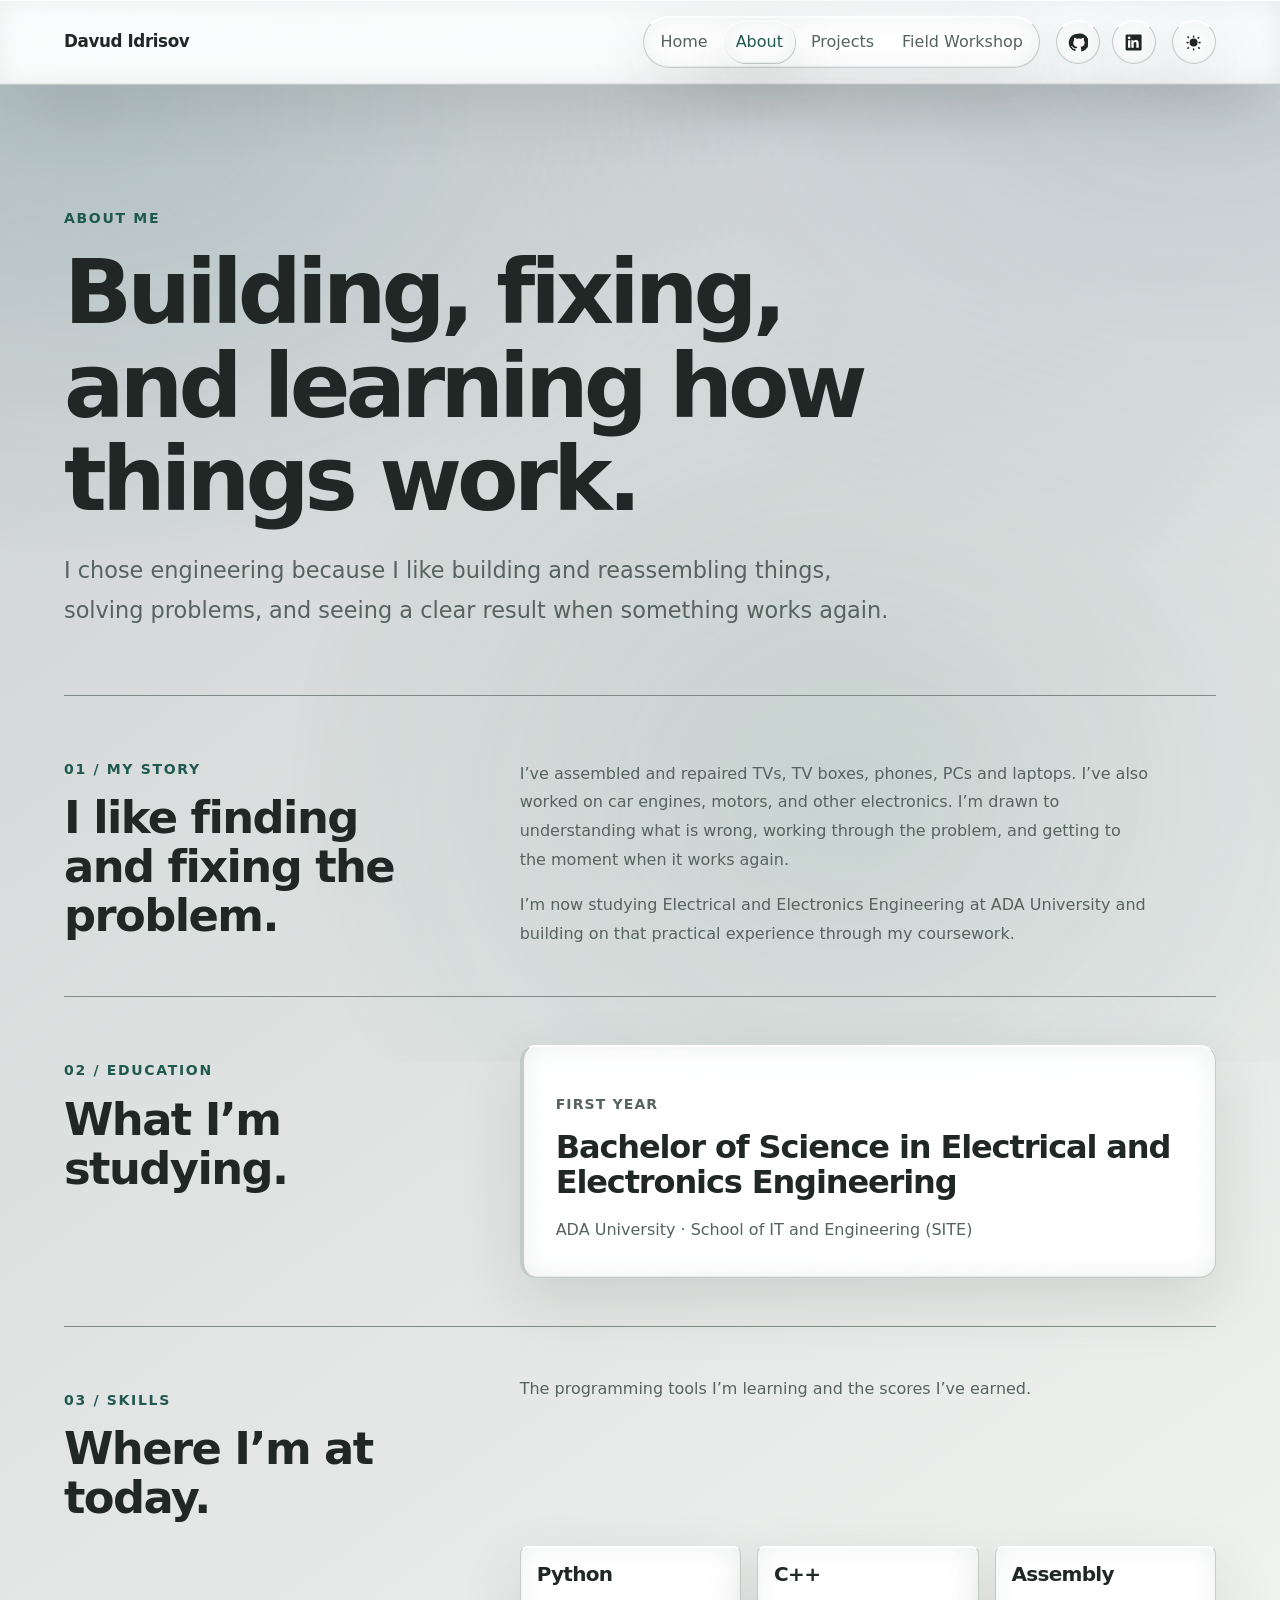
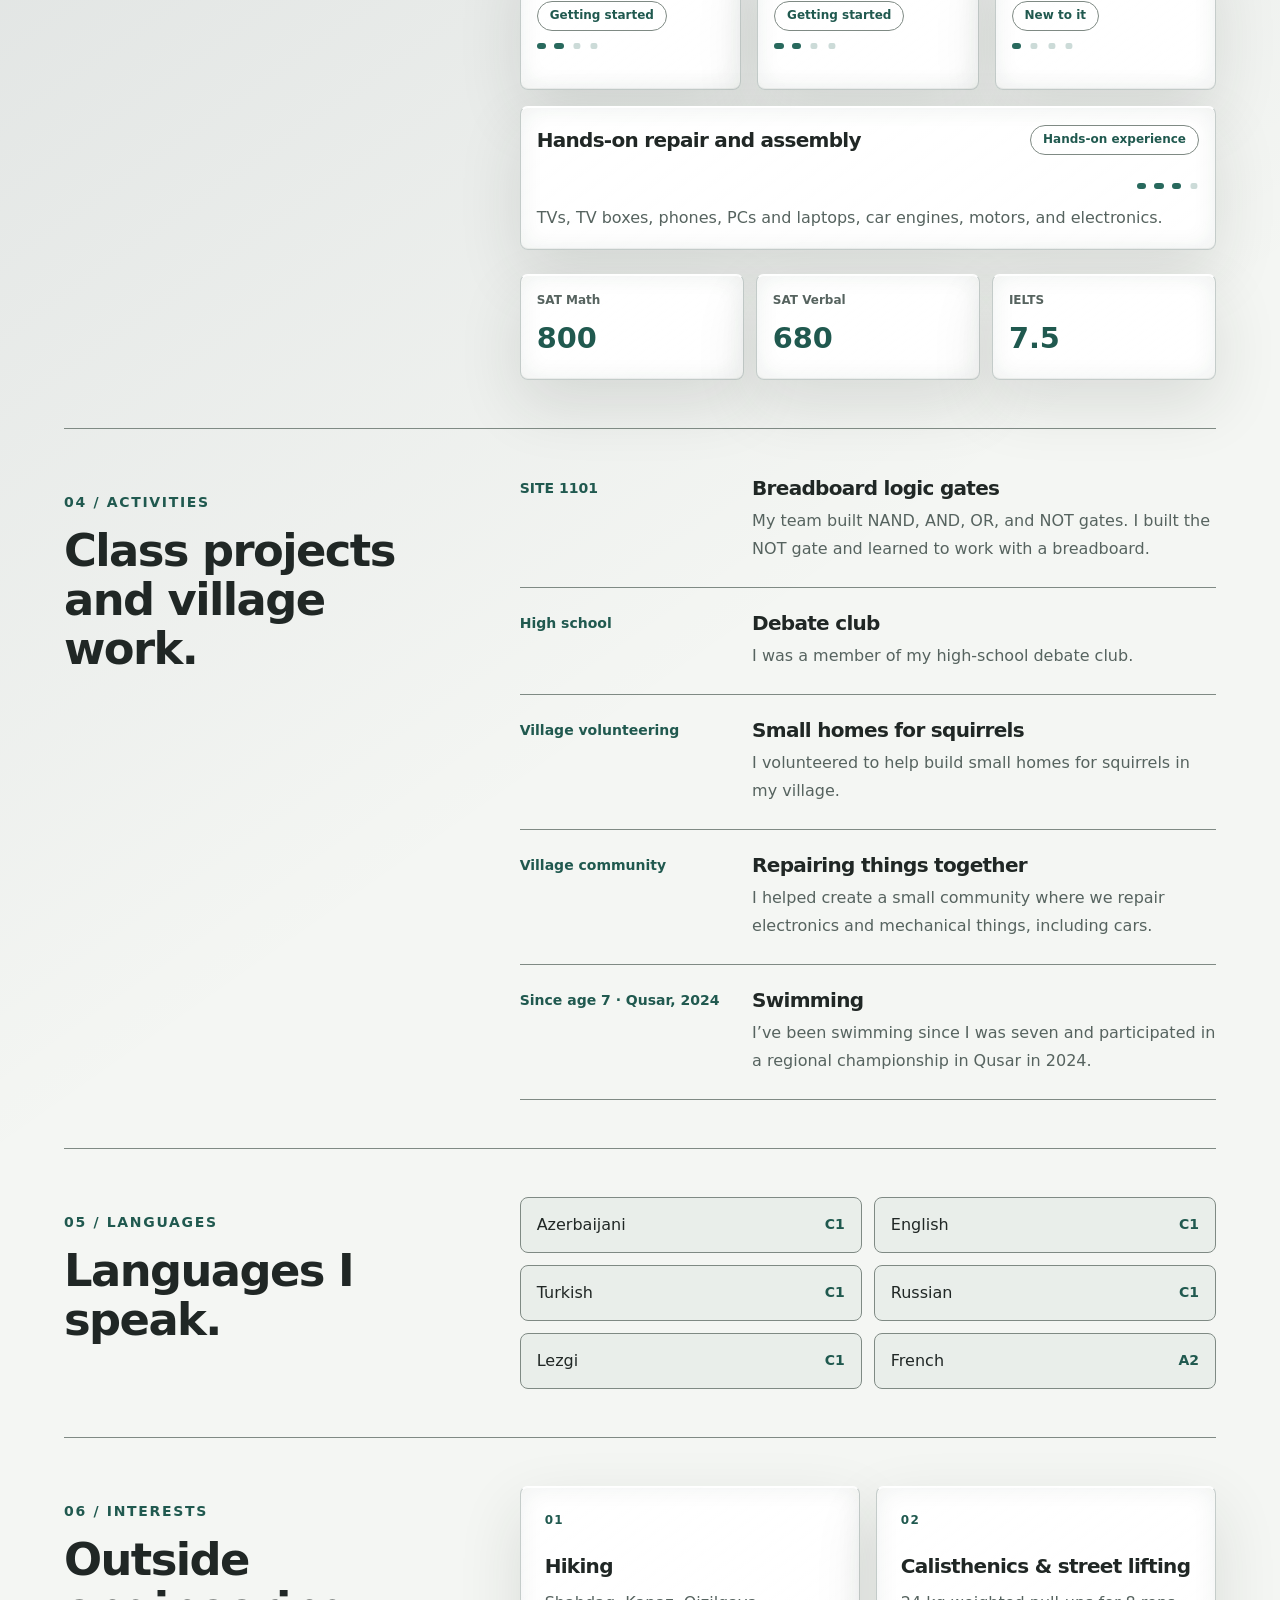
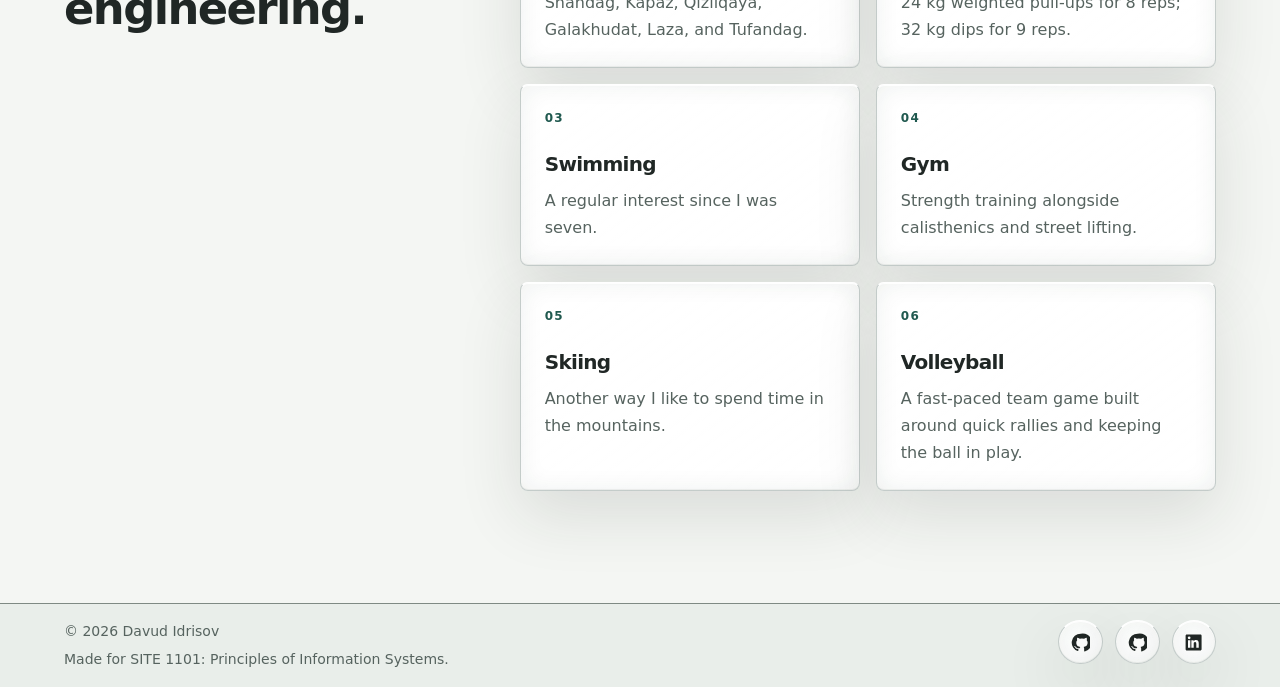
==== commit df17e823: "Add motion polish across portfolio pages Co-authored-by: Copilot <223556219+Copilot@users.noreply.gi" ====
--- a/about.html
+++ b/about.html
@@ -18,6 +18,7 @@
     <script src="assets/js/nav.js" defer></script>
     <script src="assets/js/theme.js" defer></script>
     <script src="assets/js/easter-eggs.js" defer></script>
+    <script src="assets/js/reveal.js" defer></script>
     <script src="assets/js/glass-controls.js" defer></script>
   </head>
   <body>
@@ -97,18 +98,22 @@
           <article class="skill-card">
             <h3>Python</h3>
             <p class="skill-level">Getting started</p>
+            <div class="skill-level-meter" data-level="2" aria-hidden="true"><span></span><span></span><span></span><span></span></div>
           </article>
           <article class="skill-card">
             <h3>C++</h3>
             <p class="skill-level">Getting started</p>
+            <div class="skill-level-meter" data-level="2" aria-hidden="true"><span></span><span></span><span></span><span></span></div>
           </article>
           <article class="skill-card">
             <h3>Assembly</h3>
             <p class="skill-level">New to it</p>
+            <div class="skill-level-meter" data-level="1" aria-hidden="true"><span></span><span></span><span></span><span></span></div>
           </article>
           <article class="skill-card skill-card--wide">
             <h3>Hands-on repair and assembly</h3>
             <p class="skill-level">Hands-on experience</p>
+            <div class="skill-level-meter" data-level="3" aria-hidden="true"><span></span><span></span><span></span><span></span></div>
             <p>
               TVs, TV boxes, phones, PCs and laptops, car engines, motors, and
               electronics.
--- a/assets/css/base.css
+++ b/assets/css/base.css
@@ -68,6 +68,32 @@
   --shadow-card: 0 1rem 2.5rem rgb(32 39 37 / 9%);
 }
 
+@view-transition {
+  navigation: auto;
+}
+
+::view-transition-old(root) {
+  animation: page-fade-out 160ms ease both;
+}
+
+::view-transition-new(root) {
+  animation: page-fade-in 220ms ease both;
+}
+
+@keyframes page-fade-out {
+  to {
+    opacity: 0;
+    transform: translateY(-0.25rem);
+  }
+}
+
+@keyframes page-fade-in {
+  from {
+    opacity: 0;
+    transform: translateY(0.25rem);
+  }
+}
+
 @media (prefers-color-scheme: light) {
   :root:not([data-theme]) {
     color-scheme: light;
@@ -102,6 +128,19 @@
   margin: 0;
   background: var(--color-page);
   color: var(--color-text);
+}
+
+.reveal-ready [data-reveal] {
+  opacity: 0;
+  transform: translateY(1.25rem);
+  transition:
+    opacity 550ms ease var(--reveal-delay, 0ms),
+    transform 550ms ease var(--reveal-delay, 0ms);
+}
+
+.reveal-ready [data-reveal].is-revealed {
+  opacity: 1;
+  transform: translateY(0);
 }
 
 body::before {
@@ -318,4 +357,9 @@
     animation-iteration-count: 1 !important;
     transition-duration: 0.01ms !important;
   }
-}
+
+  ::view-transition-old(root),
+  ::view-transition-new(root) {
+    animation: none;
+  }
+}
--- a/assets/css/layout.css
+++ b/assets/css/layout.css
@@ -9,10 +9,15 @@
 }
 
 .site-header {
-  position: relative;
-  z-index: 2;
+  position: sticky;
+  top: 0;
+  z-index: 10;
   min-height: 5rem;
   border-bottom: 1px solid var(--color-border);
+}
+
+.site-header.is-scrolled {
+  --glass-blur: 24px;
 }
 
 .site-header__brand {
--- a/assets/css/about.css
+++ b/assets/css/about.css
@@ -134,6 +134,46 @@
   font-size: var(--text-xs);
 }
 
+.skill-level-meter {
+  display: flex;
+  width: max-content;
+  gap: var(--space-2);
+  margin-top: var(--space-3);
+}
+
+.skill-level-meter span {
+  width: 0.6rem;
+  height: 0.35rem;
+  border-radius: var(--radius-pill);
+  background: var(--color-accent);
+  opacity: 0.24;
+  transform: scaleX(0.7);
+  transition: opacity 240ms ease, transform 240ms ease;
+}
+
+.skill-level-meter span:nth-child(1) {
+  transition-delay: 0ms;
+}
+
+.skill-level-meter span:nth-child(2) {
+  transition-delay: 55ms;
+}
+
+.skill-level-meter span:nth-child(3) {
+  transition-delay: 110ms;
+}
+
+.skill-level-meter span:nth-child(4) {
+  transition-delay: 165ms;
+}
+
+.skill-level-meter.is-active[data-level="1"] span:nth-child(-n + 1),
+.skill-level-meter.is-active[data-level="2"] span:nth-child(-n + 2),
+.skill-level-meter.is-active[data-level="3"] span:nth-child(-n + 3) {
+  opacity: 1;
+  transform: scaleX(1);
+}
+
 .skill-card--wide {
   display: grid;
   grid-column: 1 / -1;
@@ -151,8 +191,15 @@
   grid-row: 1;
 }
 
+.skill-card--wide .skill-level-meter {
+  grid-column: 2;
+  grid-row: 2;
+  justify-self: end;
+}
+
 .skill-card--wide > p:last-child {
   grid-column: 1 / -1;
+  grid-row: 3;
   color: var(--color-text-muted);
   line-height: 1.7;
 }
@@ -337,6 +384,7 @@
   }
 
   .skill-card--wide .skill-level,
+  .skill-card--wide .skill-level-meter,
   .skill-card--wide > p:last-child {
     grid-column: 1;
     grid-row: auto;
--- a/assets/css/glass.css
+++ b/assets/css/glass.css
@@ -525,6 +525,7 @@
 
   .project-card,
   .skill-card,
+  .score-card,
   .interest-card,
   .education-card,
   .station-panel,
@@ -536,12 +537,20 @@
 
   .project-card:hover,
   .skill-card:hover,
+  .score-card:hover,
   .interest-card:hover,
   .education-card:hover,
   .station-panel:hover,
   .achievement-panel:hover {
     border-color: var(--color-accent);
-    transform: translateY(-2px);
+    transform: perspective(900px) rotateX(1deg) rotateY(-1deg) translateY(-2px);
+  }
+
+  .project-card:nth-child(even):hover,
+  .skill-card:nth-child(even):hover,
+  .score-card:nth-child(even):hover,
+  .interest-card:nth-child(even):hover {
+    transform: perspective(900px) rotateX(1deg) rotateY(1deg) translateY(-2px);
   }
 }
 
@@ -752,4 +761,25 @@
   .glass-control.is-rippling .glass-control__ripple {
     animation: none;
   }
-}
+
+  .btn[aria-busy="true"]::before {
+    animation: none;
+  }
+
+  .btn:not(:disabled):not([aria-disabled="true"]):hover,
+  .btn:not(:disabled):not([aria-disabled="true"]):active,
+  .site-nav__link:hover,
+  .project-card:hover,
+  .skill-card:hover,
+  .score-card:hover,
+  .interest-card:hover,
+  .project-card:nth-child(even):hover,
+  .skill-card:nth-child(even):hover,
+  .score-card:nth-child(even):hover,
+  .interest-card:nth-child(even):hover,
+  .education-card:hover,
+  .station-panel:hover,
+  .achievement-panel:hover {
+    transform: none;
+  }
+}
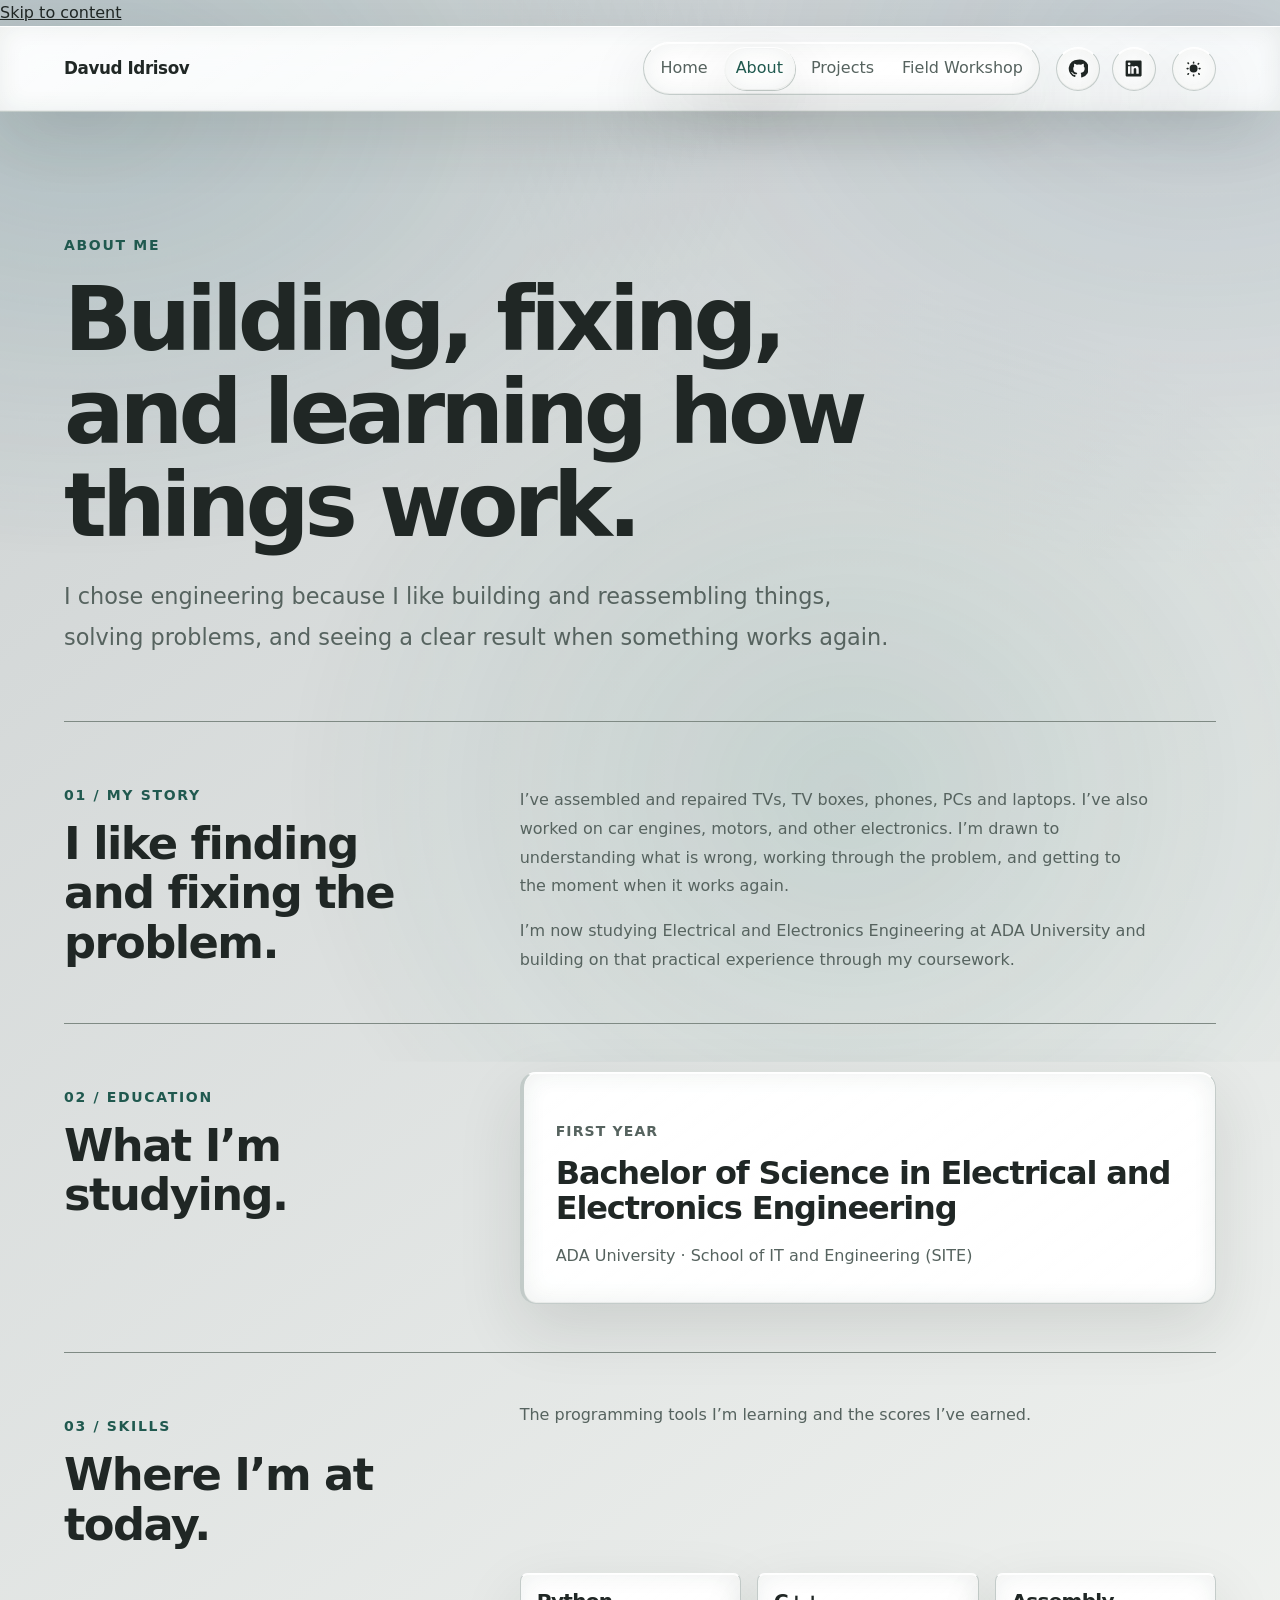
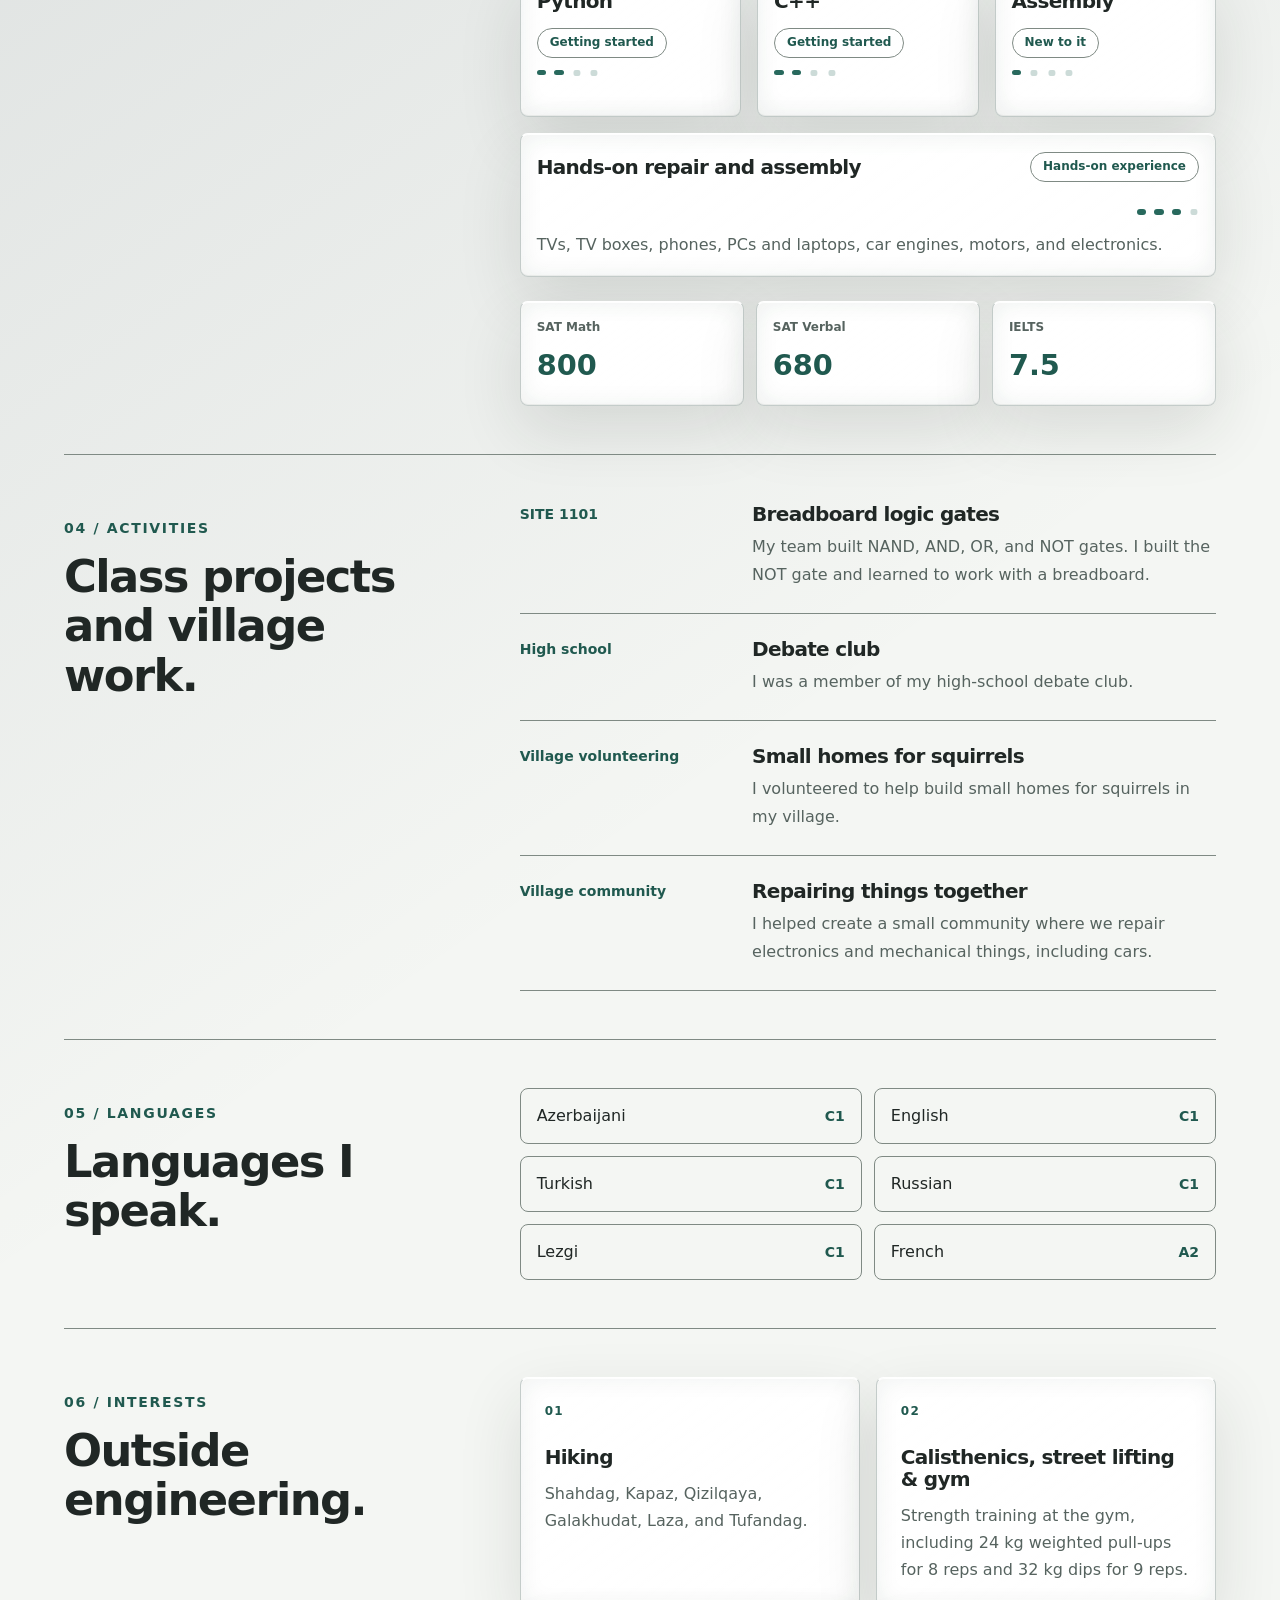
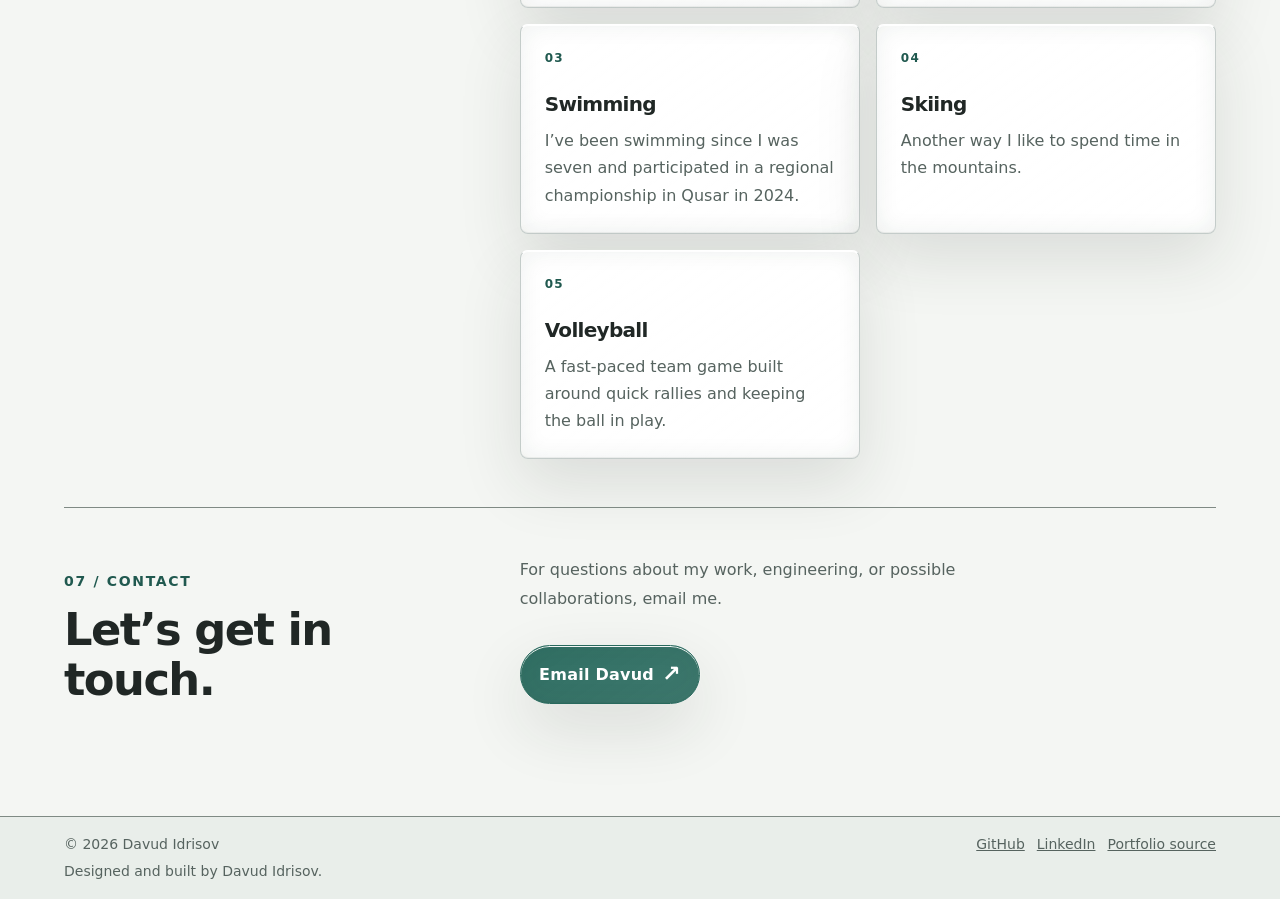
==== commit 7f7b8af5: "Step 4: Apply portfolio review fixes Add page metadata and accessible no-JavaScript project cards, u" ====
--- a/about.html
+++ b/about.html
@@ -4,12 +4,22 @@
     <meta charset="utf-8">
     <meta name="viewport" content="width=device-width, initial-scale=1">
     <meta name="description" content="Background, education, interests, and activities of an electrical and electronics engineering student.">
-    <meta name="theme-color" content="#101a28">
+    <meta name="theme-color" content="#101a28" media="(prefers-color-scheme: dark)">
+    <meta name="theme-color" content="#f4f6f3" media="(prefers-color-scheme: light)">
     <meta property="og:type" content="website">
     <meta property="og:title" content="About — Davud Idrisov">
     <meta property="og:description" content="My background, education, hands-on skills, activities, languages, and interests.">
+    <meta property="og:url" content="https://davud09.github.io/about.html">
+    <meta property="og:image" content="https://davud09.github.io/assets/images/davud-idrisov.jpeg">
+    <meta property="og:image:alt" content="Davud Idrisov in an electronics laboratory">
+    <meta name="twitter:card" content="summary_large_image">
+    <meta name="twitter:title" content="About — Davud Idrisov">
+    <meta name="twitter:description" content="My background, education, hands-on skills, activities, languages, and interests.">
+    <meta name="twitter:image" content="https://davud09.github.io/assets/images/davud-idrisov.jpeg">
     <title>About — Davud Idrisov</title>
+    <link rel="canonical" href="https://davud09.github.io/about.html">
     <link rel="icon" href="assets/images/favicon.svg" type="image/svg+xml">
+    <link rel="apple-touch-icon" href="assets/images/apple-touch-icon.png" sizes="180x180">
     <link rel="stylesheet" href="assets/css/base.css">
     <link rel="stylesheet" href="assets/css/layout.css">
     <link rel="stylesheet" href="assets/css/about.css">
@@ -22,6 +32,7 @@
     <script src="assets/js/glass-controls.js" defer></script>
   </head>
   <body>
+    <a class="skip-link" href="#main">Skip to content</a>
     <header class="site-header">
       <a class="site-header__brand" href="index.html">Davud Idrisov</a>
       <button class="menu-toggle btn btn--icon btn--secondary" type="button" aria-expanded="false" aria-controls="primary-navigation" aria-label="Open navigation">
@@ -47,7 +58,7 @@
         </button>
       </div>
     </header>
-    <main class="about-page">
+    <main id="main" class="about-page">
       <header class="about-intro">
         <p class="eyebrow">About me</p>
         <h1>Building, fixing, and learning how things work.</h1>
@@ -123,15 +134,15 @@
         <div class="score-grid" aria-label="Test scores">
           <article class="score-card">
             <span>SAT Math</span>
-            <strong>800</strong>
+            <strong data-count-to="800">800</strong>
           </article>
           <article class="score-card">
             <span>SAT Verbal</span>
-            <strong>680</strong>
+            <strong data-count-to="680">680</strong>
           </article>
           <article class="score-card">
             <span>IELTS</span>
-            <strong>7.5</strong>
+            <strong data-count-to="7.5">7.5</strong>
           </article>
         </div>
       </section>
@@ -173,16 +184,6 @@
               <p>
                 I helped create a small community where we repair electronics and
                 mechanical things, including cars.
-              </p>
-            </div>
-          </article>
-          <article class="timeline-entry">
-            <p class="timeline-entry__when">Since age 7 · Qusar, 2024</p>
-            <div>
-              <h3>Swimming</h3>
-              <p>
-                I’ve been swimming since I was seven and participated in a regional
-                championship in Qusar in 2024.
               </p>
             </div>
           </article>
@@ -217,48 +218,48 @@
           </article>
           <article class="interest-card">
             <p class="interest-card__number">02</p>
-            <h3>Calisthenics &amp; street lifting</h3>
-            <p>24 kg weighted pull-ups for 8 reps; 32 kg dips for 9 reps.</p>
+            <h3>Calisthenics, street lifting &amp; gym</h3>
+            <p>Strength training at the gym, including 24 kg weighted pull-ups for 8 reps and 32 kg dips for 9 reps.</p>
           </article>
           <article class="interest-card">
             <p class="interest-card__number">03</p>
             <h3>Swimming</h3>
-            <p>A regular interest since I was seven.</p>
+            <p>I’ve been swimming since I was seven and participated in a regional championship in Qusar in 2024.</p>
           </article>
           <article class="interest-card">
             <p class="interest-card__number">04</p>
-            <h3>Gym</h3>
-            <p>Strength training alongside calisthenics and street lifting.</p>
-          </article>
-          <article class="interest-card">
-            <p class="interest-card__number">05</p>
             <h3>Skiing</h3>
             <p>Another way I like to spend time in the mountains.</p>
           </article>
           <article class="interest-card">
-            <p class="interest-card__number">06</p>
+            <p class="interest-card__number">05</p>
             <h3>Volleyball</h3>
             <p>A fast-paced team game built around quick rallies and keeping the ball in play.</p>
           </article>
+        </div>
+      </section>
+
+      <section class="about-section contact-section" id="contact" aria-labelledby="contact-title">
+        <div class="about-section__heading">
+          <p class="eyebrow">07 / Contact</p>
+          <h2 id="contact-title">Let’s get in touch.</h2>
+        </div>
+        <div class="contact-section__content">
+          <p>For questions about my work, engineering, or possible collaborations, email me.</p>
+          <a class="btn btn--primary" href="mailto:didrisov28062@ada.edu.az">Email Davud <span class="btn__arrow" aria-hidden="true">↗</span></a>
         </div>
       </section>
     </main>
     <footer class="site-footer">
       <div class="site-footer__copy">
         <p>&copy; <span data-current-year></span> Davud Idrisov</p>
-        <p>Made for SITE 1101: Principles of Information Systems.</p>
+        <p>Designed and built by Davud Idrisov.</p>
       </div>
-      <div class="site-footer__social" aria-label="Social and source links">
-        <a class="icon-link btn btn--icon btn--secondary" href="https://github.com/Davud09" target="_blank" rel="noopener noreferrer" aria-label="Davud Idrisov on GitHub">
-          <svg viewBox="0 0 24 24" aria-hidden="true"><path d="M12 .9a11.1 11.1 0 0 0-3.51 21.63c.56.1.76-.24.76-.54v-2.1c-3.1.68-3.76-1.32-3.76-1.32-.5-1.3-1.24-1.64-1.24-1.64-1.02-.7.08-.69.08-.69 1.12.08 1.71 1.15 1.71 1.15 1 .1.76 2.2 4.93 1.57.1-.73.39-1.23.7-1.51-2.47-.28-5.06-1.24-5.06-5.5 0-1.22.43-2.22 1.15-3-.12-.28-.5-1.42.11-2.95 0 0 .94-.3 3.05 1.14a10.6 10.6 0 0 1 5.55 0c2.11-1.43 3.05-1.14 3.05-1.14.61 1.53.23 2.67.11 2.95.72.78 1.15 1.78 1.15 3 0 4.27-2.6 5.21-5.08 5.49.4.34.75 1.02.75 2.06v3.05c0 .3.2.65.77.54A11.1 11.1 0 0 0 12 .9Z"/></svg>
-        </a>
-        <a class="icon-link btn btn--icon btn--secondary" href="https://github.com/Davud09/Davud09.github.io" target="_blank" rel="noopener noreferrer" aria-label="Portfolio source code on GitHub">
-          <svg viewBox="0 0 24 24" aria-hidden="true"><path d="M12 .9a11.1 11.1 0 0 0-3.51 21.63c.56.1.76-.24.76-.54v-2.1c-3.1.68-3.76-1.32-3.76-1.32-.5-1.3-1.24-1.64-1.24-1.64-1.02-.7.08-.69.08-.69 1.12.08 1.71 1.15 1.71 1.15 1 .1.76 2.2 4.93 1.57.1-.73.39-1.23.7-1.51-2.47-.28-5.06-1.24-5.06-5.5 0-1.22.43-2.22 1.15-3-.12-.28-.5-1.42.11-2.95 0 0 .94-.3 3.05 1.14a10.6 10.6 0 0 1 5.55 0c2.11-1.43 3.05-1.14 3.05-1.14.61 1.53.23 2.67.11 2.95.72.78 1.15 1.78 1.15 3 0 4.27-2.6 5.21-5.08 5.49.4.34.75 1.02.75 2.06v3.05c0 .3.2.65.77.54A11.1 11.1 0 0 0 12 .9Z"/></svg>
-        </a>
-        <a class="icon-link btn btn--icon btn--secondary" href="https://www.linkedin.com/in/davud-idrisov-333a382b0/" target="_blank" rel="noopener noreferrer" aria-label="Davud Idrisov on LinkedIn">
-          <svg viewBox="0 0 24 24" aria-hidden="true"><path d="M20.45 2H3.55C2.69 2 2 2.68 2 3.53v16.94c0 .85.69 1.53 1.55 1.53h16.9c.86 0 1.55-.68 1.55-1.53V3.53c0-.85-.69-1.53-1.55-1.53ZM7.93 18.34H4.97V9.02h2.96v9.32ZM6.45 7.75a1.72 1.72 0 1 1 0-3.44 1.72 1.72 0 0 1 0 3.44Zm11.89 10.59h-2.96v-4.53c0-1.08-.02-2.47-1.5-2.47-1.5 0-1.73 1.17-1.73 2.39v4.61H9.2V9.02h2.84v1.27h.04c.4-.73 1.36-1.5 2.8-1.5 3 0 3.56 1.97 3.56 4.53v5.02Z"/></svg>
-        </a>
-      </div>
+      <nav class="site-footer__social" aria-label="Social and source links">
+        <a href="https://github.com/Davud09" target="_blank" rel="noopener noreferrer">GitHub</a>
+        <a href="https://www.linkedin.com/in/davud-idrisov-333a382b0/" target="_blank" rel="noopener noreferrer">LinkedIn</a>
+        <a href="https://github.com/Davud09/Davud09.github.io" target="_blank" rel="noopener noreferrer">Portfolio source</a>
+      </nav>
     </footer>
   </body>
 </html>
--- a/assets/css/about.css
+++ b/assets/css/about.css
@@ -71,8 +71,6 @@
   border: 1px solid var(--color-border);
   border-left: 4px solid var(--color-accent);
   border-radius: var(--radius-md);
-  background: var(--color-surface);
-  box-shadow: var(--shadow-card);
 }
 
 .education-card__label,
@@ -114,7 +112,6 @@
   padding: var(--space-4);
   border: 1px solid var(--color-border);
   border-radius: var(--radius-sm);
-  background: var(--color-surface);
 }
 
 .skill-card h3 {
@@ -217,7 +214,6 @@
   padding: var(--space-4);
   border: 1px solid var(--color-border);
   border-radius: var(--radius-sm);
-  background: var(--color-page);
 }
 
 .score-card span {
@@ -288,7 +284,6 @@
   padding-inline: var(--space-4);
   border: 1px solid var(--color-border);
   border-radius: var(--radius-sm);
-  background: var(--color-surface);
 }
 
 .language-level {
@@ -308,7 +303,6 @@
   padding: var(--space-6);
   border: 1px solid var(--color-border);
   border-radius: var(--radius-sm);
-  background: var(--color-surface);
 }
 
 .interest-card__number {
@@ -330,6 +324,20 @@
   line-height: 1.7;
 }
 
+.contact-section__content {
+  display: grid;
+  grid-column: 2;
+  justify-items: start;
+  gap: var(--space-4);
+}
+
+.contact-section__content p {
+  max-width: 48ch;
+  margin: 0;
+  color: var(--color-text-muted);
+  line-height: 1.8;
+}
+
 @media (max-width: 48rem) {
   .about-page {
     width: calc(100% - 2 * var(--space-4));
@@ -350,6 +358,7 @@
   }
 
   .section-note,
+  .contact-section__content,
   .skill-grid,
   .score-grid,
   .language-list,
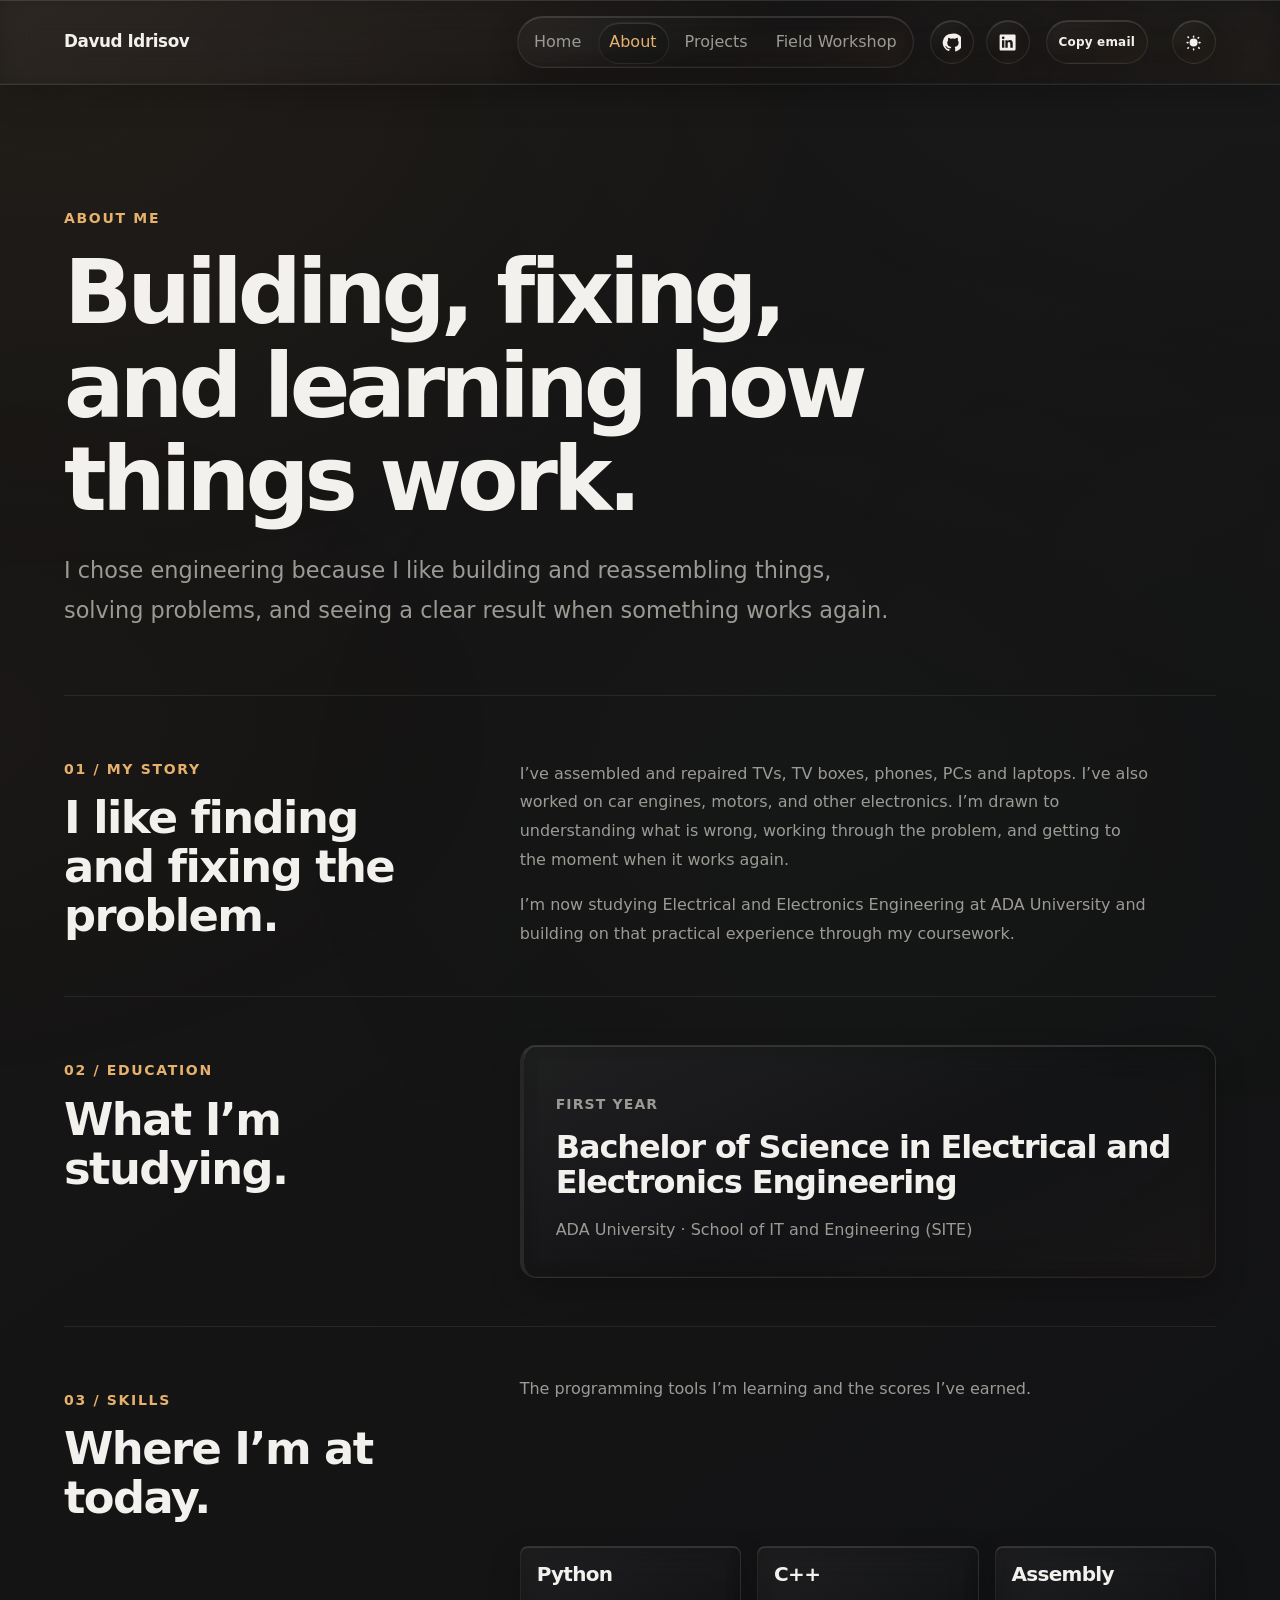
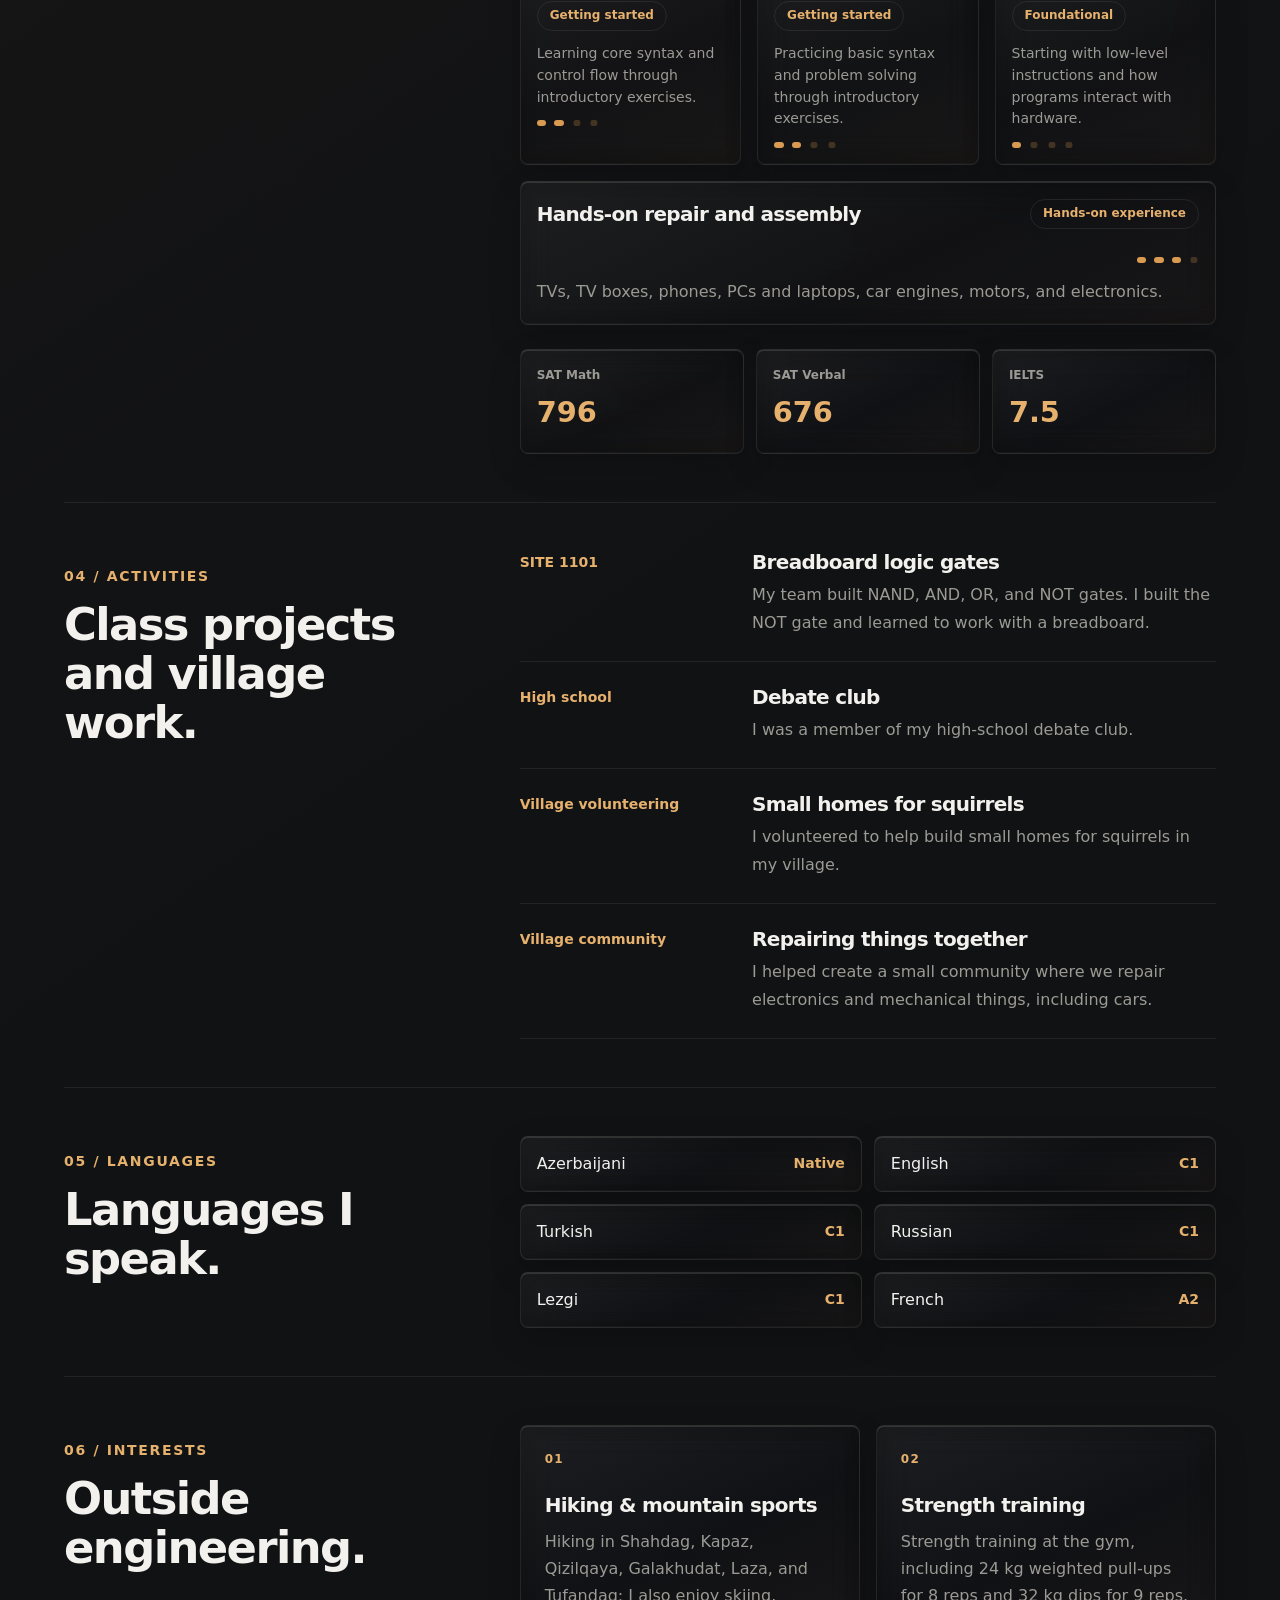
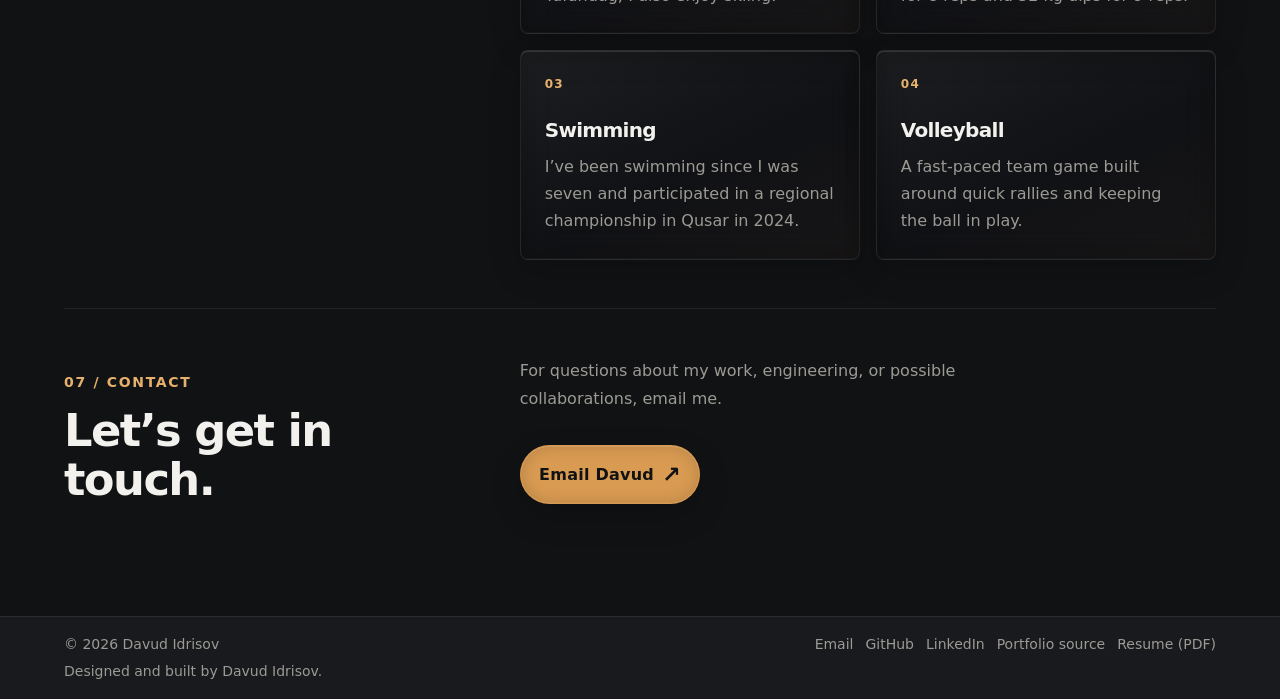
==== commit 8eaba157: "Refresh portfolio design and interactions Co-authored-by: Copilot <223556219+Copilot@users.noreply.g" ====
--- a/about.html
+++ b/about.html
@@ -4,8 +4,7 @@
     <meta charset="utf-8">
     <meta name="viewport" content="width=device-width, initial-scale=1">
     <meta name="description" content="Background, education, interests, and activities of an electrical and electronics engineering student.">
-    <meta name="theme-color" content="#101a28" media="(prefers-color-scheme: dark)">
-    <meta name="theme-color" content="#f4f6f3" media="(prefers-color-scheme: light)">
+    <meta name="theme-color" content="#111214">
     <meta property="og:type" content="website">
     <meta property="og:title" content="About — Davud Idrisov">
     <meta property="og:description" content="My background, education, hands-on skills, activities, languages, and interests.">
@@ -27,6 +26,7 @@
     <script src="assets/js/site.js" defer></script>
     <script src="assets/js/nav.js" defer></script>
     <script src="assets/js/theme.js" defer></script>
+    <script src="assets/js/copy-email.js" defer></script>
     <script src="assets/js/easter-eggs.js" defer></script>
     <script src="assets/js/reveal.js" defer></script>
     <script src="assets/js/glass-controls.js" defer></script>
@@ -53,6 +53,10 @@
             <svg viewBox="0 0 24 24" aria-hidden="true"><path d="M20.45 2H3.55C2.69 2 2 2.68 2 3.53v16.94c0 .85.69 1.53 1.55 1.53h16.9c.86 0 1.55-.68 1.55-1.53V3.53c0-.85-.69-1.53-1.55-1.53ZM7.93 18.34H4.97V9.02h2.96v9.32ZM6.45 7.75a1.72 1.72 0 1 1 0-3.44 1.72 1.72 0 0 1 0 3.44Zm11.89 10.59h-2.96v-4.53c0-1.08-.02-2.47-1.5-2.47-1.5 0-1.73 1.17-1.73 2.39v4.61H9.2V9.02h2.84v1.27h.04c.4-.73 1.36-1.5 2.8-1.5 3 0 3.56 1.97 3.56 4.53v5.02Z"/></svg>
           </a>
         </div>
+        <div class="site-header__copy-email">
+          <button class="copy-email-button btn btn--secondary" type="button" data-copy-email="didrisov28062@ada.edu.az" aria-describedby="copy-email-feedback" aria-label="Copy email address">Copy email</button>
+          <span class="copy-email-feedback" id="copy-email-feedback" role="status" aria-live="polite"></span>
+        </div>
         <button class="theme-toggle btn btn--icon btn--secondary" type="button" aria-label="Switch to light theme" title="Switch to light theme" aria-pressed="false">
           <svg viewBox="0 0 24 24" aria-hidden="true"><path d="M12 3a1 1 0 0 1 1 1v1a1 1 0 1 1-2 0V4a1 1 0 0 1 1-1Zm0 4a5 5 0 1 0 0 10 5 5 0 0 0 0-10Zm0 12a1 1 0 0 1 1 1v1a1 1 0 1 1-2 0v-1a1 1 0 0 1 1-1ZM4 11h1a1 1 0 1 1 0 2H4a1 1 0 1 1 0-2Zm15 0h1a1 1 0 1 1 0 2h-1a1 1 0 1 1 0-2ZM5.64 4.22l.71.71a1 1 0 0 1-1.41 1.41l-.71-.71a1 1 0 0 1 1.41-1.41Zm13.42 13.42.71.71a1 1 0 0 1-1.41 1.41l-.71-.71a1 1 0 0 1 1.41-1.41Zm0-11.3-.71.71a1 1 0 0 1-1.41-1.41l.71-.71a1 1 0 0 1 1.41 1.41ZM5.64 19.78a1 1 0 0 1-1.41-1.41l.71-.71a1 1 0 0 1 1.41 1.41l-.71.71Z"/></svg>
         </button>
@@ -109,16 +113,19 @@
           <article class="skill-card">
             <h3>Python</h3>
             <p class="skill-level">Getting started</p>
+            <p class="skill-description">Learning core syntax and control flow through introductory exercises.</p>
             <div class="skill-level-meter" data-level="2" aria-hidden="true"><span></span><span></span><span></span><span></span></div>
           </article>
           <article class="skill-card">
             <h3>C++</h3>
             <p class="skill-level">Getting started</p>
+            <p class="skill-description">Practicing basic syntax and problem solving through introductory exercises.</p>
             <div class="skill-level-meter" data-level="2" aria-hidden="true"><span></span><span></span><span></span><span></span></div>
           </article>
           <article class="skill-card">
             <h3>Assembly</h3>
-            <p class="skill-level">New to it</p>
+            <p class="skill-level">Foundational</p>
+            <p class="skill-description">Starting with low-level instructions and how programs interact with hardware.</p>
             <div class="skill-level-meter" data-level="1" aria-hidden="true"><span></span><span></span><span></span><span></span></div>
           </article>
           <article class="skill-card skill-card--wide">
@@ -196,7 +203,7 @@
           <h2 id="languages-title">Languages I speak.</h2>
         </div>
         <ul class="language-list">
-          <li><span>Azerbaijani</span><span class="language-level">C1</span></li>
+          <li><span>Azerbaijani</span><span class="language-level">Native</span></li>
           <li><span>English</span><span class="language-level">C1</span></li>
           <li><span>Turkish</span><span class="language-level">C1</span></li>
           <li><span>Russian</span><span class="language-level">C1</span></li>
@@ -213,12 +220,12 @@
         <div class="interest-grid">
           <article class="interest-card">
             <p class="interest-card__number">01</p>
-            <h3>Hiking</h3>
-            <p>Shahdag, Kapaz, Qizilqaya, Galakhudat, Laza, and Tufandag.</p>
+            <h3>Hiking &amp; mountain sports</h3>
+            <p>Hiking in Shahdag, Kapaz, Qizilqaya, Galakhudat, Laza, and Tufandag; I also enjoy skiing.</p>
           </article>
           <article class="interest-card">
             <p class="interest-card__number">02</p>
-            <h3>Calisthenics, street lifting &amp; gym</h3>
+            <h3>Strength training</h3>
             <p>Strength training at the gym, including 24 kg weighted pull-ups for 8 reps and 32 kg dips for 9 reps.</p>
           </article>
           <article class="interest-card">
@@ -228,11 +235,6 @@
           </article>
           <article class="interest-card">
             <p class="interest-card__number">04</p>
-            <h3>Skiing</h3>
-            <p>Another way I like to spend time in the mountains.</p>
-          </article>
-          <article class="interest-card">
-            <p class="interest-card__number">05</p>
             <h3>Volleyball</h3>
             <p>A fast-paced team game built around quick rallies and keeping the ball in play.</p>
           </article>
@@ -256,9 +258,11 @@
         <p>Designed and built by Davud Idrisov.</p>
       </div>
       <nav class="site-footer__social" aria-label="Social and source links">
+        <a href="mailto:didrisov28062@ada.edu.az">Email</a>
         <a href="https://github.com/Davud09" target="_blank" rel="noopener noreferrer">GitHub</a>
         <a href="https://www.linkedin.com/in/davud-idrisov-333a382b0/" target="_blank" rel="noopener noreferrer">LinkedIn</a>
         <a href="https://github.com/Davud09/Davud09.github.io" target="_blank" rel="noopener noreferrer">Portfolio source</a>
+        <a href="assets/Davud_Idrisov_CV.pdf" download>Resume (PDF)</a>
       </nav>
     </footer>
   </body>
--- a/assets/css/base.css
+++ b/assets/css/base.css
@@ -1,18 +1,34 @@
 :root {
   color-scheme: dark;
 
-  --color-page: #101a28;
-  --color-surface: #17283b;
-  --color-surface-raised: #1d3148;
-  --color-text: #f1f5fa;
-  --color-text-muted: #bdc9d8;
-  --color-accent: #86d4c2;
-  --color-accent-rgb: 134 212 194;
-  --color-accent-strong: #a0e3d3;
-  --color-green: #26413f;
-  --color-border: #8297a4;
-  --color-focus: #b4f0e2;
-  --color-on-accent: #10211e;
+  --bg-primary: #111214;
+  --bg-elevated: #181a1d;
+  --bg-subtle: #202327;
+  --border-hairline: rgb(255 255 255 / 8%);
+  --border-strong: rgb(255 255 255 / 16%);
+  --text-primary: #f3f1ed;
+  --text-secondary: #9c9a94;
+  --accent-primary: #d99b52;
+  --accent-primary-rgb: 217 155 82;
+  --accent-soft: rgb(217 155 82 / 12%);
+  --status-active: #529e72;
+  --status-active-rgb: 82 158 114;
+  --color-page: var(--bg-primary);
+  --color-surface: var(--bg-elevated);
+  --color-surface-raised: var(--bg-subtle);
+  --color-text: var(--text-primary);
+  --color-text-muted: var(--text-secondary);
+  --color-accent: var(--accent-primary);
+  --color-accent-rgb: var(--accent-primary-rgb);
+  --color-accent-strong: #e6b16d;
+  --color-green: #252a26;
+  --color-border: var(--border-hairline);
+  --color-border-strong: var(--border-strong);
+  --color-focus: var(--accent-primary);
+  --color-on-accent: #111214;
+  --color-status-active: var(--status-active);
+  --color-status-active-rgb: var(--status-active-rgb);
+  --color-grid-rgb: 255 255 255;
 
   --font-body: system-ui, "Segoe UI", "Helvetica Neue", Arial, sans-serif;
   --font-display: var(--font-body);
@@ -30,8 +46,10 @@
   --space-2: 0.5rem;
   --space-3: 0.75rem;
   --space-4: 1rem;
+  --space-5: 1.25rem;
   --space-6: 1.5rem;
   --space-8: 2rem;
+  --space-10: 2.5rem;
   --space-12: 3rem;
   --space-16: 4rem;
 
@@ -39,7 +57,9 @@
   --radius-md: 1rem;
   --radius-lg: 1.5rem;
   --radius-pill: 999px;
-  --shadow-card: 0 1.25rem 3rem rgb(0 0 0 / 24%);
+  --shadow-card: 0 0.75rem 2rem rgb(0 0 0 / 18%);
+  --ease-standard: cubic-bezier(0.2, 0.7, 0.2, 1);
+  --duration-ui: 180ms;
 
   font-family: var(--font-body);
   font-size: 100%;
@@ -53,19 +73,23 @@
 :root[data-theme="light"] {
   color-scheme: light;
 
-  --color-page: #f4f6f3;
-  --color-surface: #e9eeea;
-  --color-surface-raised: #ffffff;
-  --color-text: #202725;
-  --color-text-muted: #56635f;
-  --color-accent: #28695d;
-  --color-accent-rgb: 40 105 93;
-  --color-accent-strong: #20594f;
-  --color-green: #d8e2dc;
-  --color-border: #7f8a84;
-  --color-focus: #20594f;
-  --color-on-accent: #ffffff;
-  --shadow-card: 0 1rem 2.5rem rgb(32 39 37 / 9%);
+  --bg-primary: #f6f4ef;
+  --bg-elevated: #ffffff;
+  --bg-subtle: #ece9e1;
+  --border-hairline: #e2dfd7;
+  --border-strong: #c9c4b8;
+  --text-primary: #171716;
+  --text-secondary: #5c5a54;
+  --accent-primary: #b4732a;
+  --accent-primary-rgb: 180 115 42;
+  --accent-soft: rgb(180 115 42 / 12%);
+  --status-active: #2f7a50;
+  --status-active-rgb: 47 122 80;
+  --color-accent-strong: #8b551b;
+  --color-green: #e5e9e2;
+  --color-on-accent: #171716;
+  --color-grid-rgb: 92 90 84;
+  --shadow-card: 0 0.75rem 2rem rgb(38 34 27 / 8%);
 }
 
 @view-transition {
@@ -91,26 +115,6 @@
   from {
     opacity: 0;
     transform: translateY(0.25rem);
-  }
-}
-
-@media (prefers-color-scheme: light) {
-  :root:not([data-theme]) {
-    color-scheme: light;
-
-    --color-page: #f4f6f3;
-    --color-surface: #e9eeea;
-    --color-surface-raised: #ffffff;
-    --color-text: #202725;
-    --color-text-muted: #56635f;
-    --color-accent: #28695d;
-    --color-accent-rgb: 40 105 93;
-    --color-accent-strong: #20594f;
-    --color-green: #d8e2dc;
-    --color-border: #7f8a84;
-    --color-on-accent: #ffffff;
-    --color-focus: #20594f;
-    --shadow-card: 0 1rem 2.5rem rgb(32 39 37 / 9%);
   }
 }
 
@@ -143,19 +147,31 @@
   transform: translateY(0);
 }
 
-body::before {
+body::before,
+body::after {
   position: fixed;
   z-index: -1;
-  inset: -18%;
+  inset: -22%;
+  content: "";
+  pointer-events: none;
+  will-change: transform, opacity;
+}
+
+body::before {
   background:
-    radial-gradient(ellipse at 18% 22%, rgb(54 111 126 / 22%), transparent 34%),
-    radial-gradient(ellipse at 82% 18%, rgb(67 105 141 / 18%), transparent 36%),
-    radial-gradient(ellipse at 62% 78%, rgb(45 111 100 / 16%), transparent 38%);
-  content: "";
-  opacity: 0.82;
-  pointer-events: none;
+    radial-gradient(ellipse at 18% 22%, rgb(var(--color-accent-rgb) / 8%), transparent 36%),
+    radial-gradient(ellipse at 82% 18%, rgb(var(--color-grid-rgb) / 3%), transparent 38%),
+    radial-gradient(ellipse at 62% 78%, rgb(var(--color-status-active-rgb) / 4%), transparent 40%);
+  opacity: 0.62;
   animation: aurora-drift 28s ease-in-out infinite alternate;
-  will-change: transform, opacity;
+}
+
+body::after {
+  background:
+    radial-gradient(ellipse at 8% 72%, rgb(var(--color-accent-rgb) / 5%), transparent 32%),
+    radial-gradient(ellipse at 92% 58%, rgb(var(--color-grid-rgb) / 3%), transparent 34%);
+  opacity: 0.45;
+  animation: aurora-drift 36s ease-in-out infinite alternate-reverse;
 }
 
 @keyframes aurora-drift {
@@ -214,6 +230,12 @@
   flex-wrap: wrap;
   gap: var(--space-4);
   margin-top: var(--space-8);
+}
+
+.page-actions .btn,
+.circuit-toy__next,
+.workshop-controls button {
+  white-space: nowrap;
 }
 
 .btn {
@@ -237,11 +259,11 @@
   touch-action: manipulation;
   cursor: pointer;
   transition:
-    background 240ms cubic-bezier(0.2, 0.7, 0.2, 1),
-    border-color 240ms cubic-bezier(0.2, 0.7, 0.2, 1),
-    box-shadow 240ms cubic-bezier(0.2, 0.7, 0.2, 1),
-    color 240ms cubic-bezier(0.2, 0.7, 0.2, 1),
-    transform 240ms cubic-bezier(0.2, 0.7, 0.2, 1);
+    background var(--duration-ui) var(--ease-standard),
+    border-color var(--duration-ui) var(--ease-standard),
+    box-shadow var(--duration-ui) var(--ease-standard),
+    color var(--duration-ui) var(--ease-standard),
+    transform var(--duration-ui) var(--ease-standard);
 }
 
 .btn--primary {
@@ -330,7 +352,7 @@
   font-size: 1.4em;
   font-weight: 800;
   line-height: 0.7;
-  transition: transform 240ms cubic-bezier(0.2, 0.7, 0.2, 1);
+  transition: transform var(--duration-ui) var(--ease-standard);
 }
 
 .btn:hover .btn__arrow {
@@ -342,7 +364,8 @@
 }
 
 @media (prefers-reduced-motion: reduce) {
-  body::before {
+  body::before,
+  body::after {
     animation: none;
     opacity: 0.66;
     transform: none;
--- a/assets/css/layout.css
+++ b/assets/css/layout.css
@@ -1,3 +1,24 @@
+.skip-link {
+  position: absolute;
+  z-index: 100;
+  top: var(--space-2);
+  left: var(--space-2);
+  padding: var(--space-2) var(--space-4);
+  border-radius: var(--radius-pill);
+  background: var(--color-accent);
+  color: var(--color-on-accent);
+  font-weight: 700;
+  text-decoration: none;
+  transform: translateY(-160%);
+}
+
+.skip-link:focus,
+.skip-link:focus-visible {
+  transform: translateY(0);
+  outline: 3px solid var(--color-focus);
+  outline-offset: 4px;
+}
+
 .site-header,
 .site-footer {
   display: flex;
@@ -14,10 +35,11 @@
   z-index: 10;
   min-height: 5rem;
   border-bottom: 1px solid var(--color-border);
+  transition: box-shadow 220ms var(--ease-standard);
 }
 
 .site-header.is-scrolled {
-  --glass-blur: 24px;
+  --glass-blur: 28px;
 }
 
 .site-header__brand {
@@ -39,6 +61,30 @@
 .site-footer__social {
   display: flex;
   align-items: center;
+}
+
+.site-header__copy-email {
+  display: flex;
+  align-items: center;
+  gap: var(--space-2);
+}
+
+.copy-email-button {
+  min-height: 2.75rem;
+  padding-inline: var(--space-3);
+  font-size: var(--text-xs);
+  white-space: nowrap;
+}
+
+.copy-email-feedback {
+  max-width: 13rem;
+  color: var(--color-status-active);
+  font-size: var(--text-2xs);
+  line-height: 1.3;
+}
+
+.copy-email-feedback[data-state="error"] {
+  color: var(--color-text-muted);
 }
 
 .site-header__controls {
@@ -64,29 +110,20 @@
 }
 
 .site-nav__link:hover,
+.site-nav__link:focus-visible,
 .site-nav__link[aria-current="page"] {
   color: var(--color-accent-strong);
-  background: var(--color-surface-raised);
+  background: transparent;
 }
 
 .site-nav__link:hover {
   transform: translateY(-1px);
-}
-
-.site-nav__link[aria-current="page"]::after {
-  position: absolute;
-  right: 0.85rem;
-  bottom: 0.3rem;
-  left: 0.85rem;
-  height: 2px;
-  border-radius: var(--radius-pill);
-  background: var(--color-accent);
-  content: "";
 }
 
 .site-header__social,
 .site-footer__social {
   gap: var(--space-3);
+  flex-wrap: wrap;
 }
 
 .icon-link,
@@ -116,24 +153,16 @@
   color: var(--color-accent-strong);
 }
 
-.site-footer__social .icon-link[aria-label="Davud Idrisov on GitHub"],
-.site-footer__social .icon-link[aria-label="Portfolio source code on GitHub"] {
-  display: flex;
-  width: auto;
-  gap: var(--space-2);
-  padding-inline: var(--space-3);
-}
-
-.site-footer__social .icon-link[aria-label="Davud Idrisov on GitHub"]::after {
-  content: "Profile";
-  font-size: var(--text-xs);
-  font-weight: 650;
-}
-
-.site-footer__social .icon-link[aria-label="Portfolio source code on GitHub"]::after {
-  content: "Repo";
-  font-size: var(--text-xs);
-  font-weight: 650;
+.site-footer__social a {
+  color: var(--color-text-muted);
+  font-size: var(--text-sm);
+  text-decoration: none;
+  text-underline-offset: 0.2em;
+}
+
+.site-footer__social a:hover {
+  color: var(--color-accent-strong);
+  text-decoration: underline;
 }
 
 .icon-link svg,
@@ -213,10 +242,6 @@
 
 .site-footer__social {
   margin-left: auto;
-}
-
-.site-footer__social .icon-link {
-  color: var(--color-text-muted);
 }
 
 .js .site-nav__link:focus-visible,
@@ -266,13 +291,8 @@
     border-radius: var(--radius-sm);
   }
 
-  .site-nav__link[aria-current="page"]::after {
-    right: auto;
-    bottom: 0.7rem;
-    left: var(--space-3);
-    width: 0.3rem;
-    height: 0.3rem;
-    border-radius: 50%;
+  .js .site-nav::before {
+    display: none;
   }
 
   .site-header__social {
--- a/assets/css/about.css
+++ b/assets/css/about.css
@@ -131,6 +131,13 @@
   font-size: var(--text-xs);
 }
 
+.skill-card .skill-description {
+  margin-top: var(--space-3);
+  color: var(--color-text-muted);
+  font-size: var(--text-sm);
+  line-height: 1.55;
+}
+
 .skill-level-meter {
   display: flex;
   width: max-content;
--- a/assets/css/glass.css
+++ b/assets/css/glass.css
@@ -1,59 +1,64 @@
 :root {
-  --glass-tint: 16 26 40;
-  --glass-fill: rgb(var(--glass-tint) / 88%);
-  --glass-fill-raised: rgb(29 49 72 / 92%);
-  --glass-fallback: #17283b;
-  --glass-fallback-raised: #1d3148;
-  --glass-border: rgb(199 230 243 / 34%);
-  --glass-top-highlight: rgb(255 255 255 / 54%);
-  --glass-highlight: rgb(255 255 255 / 18%);
-  --glass-inner-shadow: rgb(0 0 0 / 20%);
-  --glass-blur: 18px;
-  --glass-saturate: 155%;
-  --glass-brightness: 110%;
-  --glass-shadow: 0 1.5rem 4rem rgb(0 0 0 / 28%),
+  --glass-tint: 17 18 20;
+  --glass-alpha: 0.82;
+  --glass-alpha-raised: 0.94;
+  --glass-fill: rgb(var(--glass-tint) / var(--glass-alpha));
+  --glass-fill-raised: rgb(24 26 29 / var(--glass-alpha-raised));
+  --glass-gradient: linear-gradient(
+    155deg,
+    rgb(255 255 255 / 5%) 0%,
+    rgb(var(--glass-tint) / 2%) 55%,
+    rgb(var(--color-accent-rgb) / 3%) 100%
+  );
+  --glass-fallback: var(--bg-elevated);
+  --glass-fallback-raised: var(--bg-subtle);
+  --glass-border: var(--border-hairline);
+  --glass-top-highlight: rgb(255 255 255 / 12%);
+  --glass-highlight: rgb(255 255 255 / 8%);
+  --glass-inner-shadow: rgb(0 0 0 / 16%);
+  --glass-blur: 16px;
+  --glass-saturate: 120%;
+  --glass-brightness: 102%;
+  --glass-outer-shadow: 0 0.75rem 2rem rgb(0 0 0 / 18%);
+  --glass-inset:
     inset 0 1px 0 var(--glass-top-highlight),
-    inset 0 -1px 0 rgb(255 255 255 / 6%),
-    inset 0 0 1.5rem var(--glass-inner-shadow);
+    inset 0 -1px 0 rgb(255 255 255 / 3%),
+    inset 0 0 1rem var(--glass-inner-shadow);
+  --glass-shadow: var(--glass-outer-shadow), var(--glass-inset);
+  --glass-sheen: rgb(255 255 255 / 9%);
+  --mx: 50%;
+  --my: 12%;
 }
 
 :root[data-theme="light"] {
-  --glass-tint: 255 255 255;
-  --glass-fill: rgb(var(--glass-tint) / 92%);
-  --glass-fill-raised: rgb(248 251 249 / 96%);
-  --glass-fallback: #e9eeea;
+  --glass-tint: 246 244 239;
+  --glass-alpha: 0.88;
+  --glass-alpha-raised: 0.96;
+  --glass-fill: rgb(var(--glass-tint) / var(--glass-alpha));
+  --glass-fill-raised: rgb(255 255 255 / var(--glass-alpha-raised));
+  --glass-gradient: linear-gradient(
+    155deg,
+    rgb(255 255 255 / 92%),
+    rgb(246 244 239 / 82%)
+  );
+  --glass-fallback: #f6f4ef;
   --glass-fallback-raised: #ffffff;
-  --glass-border: rgb(64 89 81 / 30%);
-  --glass-top-highlight: rgb(255 255 255 / 94%);
-  --glass-highlight: rgb(255 255 255 / 68%);
-  --glass-inner-shadow: rgb(32 54 46 / 7%);
-  --glass-shadow: 0 1.5rem 4rem rgb(32 39 37 / 12%),
+  --glass-border: var(--border-hairline);
+  --glass-top-highlight: rgb(255 255 255 / 96%);
+  --glass-highlight: rgb(255 255 255 / 56%);
+  --glass-inner-shadow: rgb(34 31 25 / 5%);
+  --glass-outer-shadow: 0 0.75rem 2rem rgb(38 34 27 / 7%);
+  --glass-inset:
     inset 0 1px 0 var(--glass-top-highlight),
-    inset 0 -1px 0 rgb(32 54 46 / 6%),
-    inset 0 0 1.5rem var(--glass-inner-shadow);
-}
-
-@media (prefers-color-scheme: light) {
-  :root:not([data-theme]) {
-    --glass-tint: 255 255 255;
-    --glass-fill: rgb(var(--glass-tint) / 92%);
-    --glass-fill-raised: rgb(248 251 249 / 96%);
-    --glass-fallback: #e9eeea;
-    --glass-fallback-raised: #ffffff;
-    --glass-border: rgb(64 89 81 / 30%);
-    --glass-top-highlight: rgb(255 255 255 / 94%);
-    --glass-highlight: rgb(255 255 255 / 68%);
-    --glass-inner-shadow: rgb(32 54 46 / 7%);
-    --glass-shadow: 0 1.5rem 4rem rgb(32 39 37 / 12%),
-      inset 0 1px 0 var(--glass-top-highlight),
-      inset 0 -1px 0 rgb(32 54 46 / 6%),
-      inset 0 0 1.5rem var(--glass-inner-shadow);
-  }
+    inset 0 -1px 0 rgb(23 23 22 / 3%),
+    inset 0 0 1rem var(--glass-inner-shadow);
+  --glass-shadow: var(--glass-outer-shadow), var(--glass-inset);
+  --glass-sheen: rgb(255 255 255 / 45%);
 }
 
 body {
   background-color: var(--color-page);
-  background-image: linear-gradient(145deg, rgb(20 37 55 / 18%), transparent 58%);
+  background-image: linear-gradient(145deg, rgb(var(--color-accent-rgb) / 4%), transparent 58%);
 }
 
 .site-header {
@@ -64,180 +69,156 @@
 
 .site-nav {
   position: relative;
+  isolation: isolate;
 }
 
 .site-nav::before {
   position: absolute;
-  top: var(--nav-indicator-y, 0);
-  left: var(--nav-indicator-x, 0);
+  top: 0;
+  left: 0;
   width: var(--nav-indicator-width, 0);
   height: var(--nav-indicator-height, 0);
   border: 1px solid var(--glass-border);
   border-radius: var(--radius-pill);
-  background: var(--glass-highlight);
+  background: rgb(var(--glass-tint) / 28%);
   box-shadow: inset 0 1px 0 var(--glass-top-highlight);
   content: "";
   pointer-events: none;
-  transition:
-    top 180ms ease,
-    left 180ms ease,
-    width 180ms ease,
-    height 180ms ease;
+  transform: translate3d(var(--nav-indicator-x, 0), var(--nav-indicator-y, 0), 0);
+  transition: transform 180ms var(--ease-standard);
 }
 
 .site-nav__link {
   z-index: 1;
 }
 
-:is(
-  .site-header,
-  .site-nav,
-  .site-nav__link[aria-current="page"],
-  .icon-link,
-  .theme-toggle,
-  .menu-toggle,
-  .btn,
-  .circuit-toy__switch-button,
-  .circuit-toy__next,
-  .workshop-controls button,
-  .lightbox,
-  .lightbox__panel,
-  .lightbox__close,
-  .project-card,
-  .project-card__status,
-  .project-card__zoom-hint,
-  .education-card,
-  .skill-card,
-  .score-card,
-  .interest-card,
-  .currently-section,
-  .home-vitals,
-  .circuit-toy,
-  .workshop,
-  .station-panel,
-  .achievement-panel,
-  .achievement.is-unlocked,
-  .projects-status,
-  .no-script-note,
-  .egg-dialog,
-  .voltage-toast,
-  .home-scroll
-) {
+.glass,
+.site-header,
+.site-nav,
+.icon-link,
+.theme-toggle,
+.menu-toggle,
+.btn,
+.circuit-toy__switch-button,
+.circuit-toy__next,
+.workshop-controls button,
+.lightbox,
+.lightbox__panel,
+.lightbox__close,
+.project-card,
+.project-card__status,
+.project-card__zoom-hint,
+.education-card,
+.skill-card,
+.score-card,
+.interest-card,
+.language-list li,
+.currently-section,
+.home-vitals,
+.circuit-toy,
+.workshop,
+.station-panel,
+.achievement-panel,
+.achievement.is-unlocked,
+.projects-status,
+.no-script-note,
+.egg-dialog,
+.voltage-toast,
+.home-scroll {
   position: relative;
   isolation: isolate;
   border-color: var(--glass-border);
   border-top-color: var(--glass-top-highlight);
-  background:
-    linear-gradient(145deg, rgb(var(--glass-tint) / 94%), rgb(var(--glass-tint) / 82%));
+  background: var(--glass-gradient);
   box-shadow: var(--glass-shadow);
   -webkit-backdrop-filter: blur(var(--glass-blur)) saturate(var(--glass-saturate)) brightness(var(--glass-brightness));
   backdrop-filter: blur(var(--glass-blur)) saturate(var(--glass-saturate)) brightness(var(--glass-brightness));
 }
 
-:is(
-  .site-header,
-  .site-nav,
-  .site-nav__link[aria-current="page"],
-  .icon-link,
-  .theme-toggle,
-  .menu-toggle,
-  .btn,
-  .circuit-toy__switch-button,
-  .circuit-toy__next,
-  .workshop-controls button,
-  .lightbox,
-  .lightbox__panel,
-  .lightbox__close,
-  .project-card,
-  .project-card__status,
-  .project-card__zoom-hint,
-  .education-card,
-  .skill-card,
-  .score-card,
-  .interest-card,
-  .currently-section,
-  .home-vitals,
-  .circuit-toy,
-  .workshop,
-  .station-panel,
-  .achievement-panel,
-  .achievement.is-unlocked,
-  .projects-status,
-  .no-script-note,
-  .egg-dialog,
-  .voltage-toast,
-  .home-scroll
-)::after {
+.glass::after,
+.site-header::after,
+.site-nav::after,
+.icon-link::after,
+.theme-toggle::after,
+.menu-toggle::after,
+.btn::after,
+.circuit-toy__switch-button::after,
+.circuit-toy__next::after,
+.workshop-controls button::after,
+.lightbox::after,
+.lightbox__panel::after,
+.lightbox__close::after,
+.project-card::after,
+.project-card__status::after,
+.project-card__zoom-hint::after,
+.education-card::after,
+.skill-card::after,
+.score-card::after,
+.interest-card::after,
+.language-list li::after,
+.currently-section::after,
+.home-vitals::after,
+.circuit-toy::after,
+.workshop::after,
+.station-panel::after,
+.achievement-panel::after,
+.achievement.is-unlocked::after,
+.projects-status::after,
+.no-script-note::after,
+.egg-dialog::after,
+.voltage-toast::after,
+.home-scroll::after {
   position: absolute;
   z-index: 0;
   inset: 0;
   border-radius: inherit;
   background: radial-gradient(
-    circle at var(--mx, 50%) var(--my, 50%),
-    rgb(255 255 255 / 20%),
+    14rem circle at var(--mx, 50%) var(--my, 12%),
+    var(--glass-sheen),
     transparent 58%
   );
   content: "";
   opacity: 0;
   pointer-events: none;
-  transition: opacity 240ms cubic-bezier(0.2, 0.7, 0.2, 1);
-}
-
-:is(
-  .site-header,
-  .site-nav,
-  .site-nav__link[aria-current="page"],
-  .icon-link,
-  .theme-toggle,
-  .menu-toggle,
-  .btn,
-  .circuit-toy__switch-button,
-  .circuit-toy__next,
-  .workshop-controls button,
-  .lightbox,
-  .lightbox__panel,
-  .lightbox__close,
-  .project-card,
-  .project-card__status,
-  .project-card__zoom-hint,
-  .education-card,
-  .skill-card,
-  .score-card,
-  .interest-card,
-  .currently-section,
-  .home-vitals,
-  .circuit-toy,
-  .workshop,
-  .station-panel,
-  .achievement-panel,
-  .achievement.is-unlocked,
-  .projects-status,
-  .no-script-note,
-  .egg-dialog,
-  .voltage-toast,
-  .home-scroll
-) > :not(.glass-control__light, .glass-control__ripple) {
+  transition: opacity 180ms var(--ease-standard);
+}
+
+.glass > :not(.glass-control__light, .glass-control__ripple),
+.site-header > :not(.glass-control__light, .glass-control__ripple),
+.site-nav > :not(.glass-control__light, .glass-control__ripple),
+.btn > :not(.glass-control__light, .glass-control__ripple),
+.circuit-toy > :not(.glass-control__light, .glass-control__ripple),
+.workshop > :not(.glass-control__light, .glass-control__ripple),
+.project-card > :not(.glass-control__light, .glass-control__ripple),
+.education-card > :not(.glass-control__light, .glass-control__ripple),
+.skill-card > :not(.glass-control__light, .glass-control__ripple),
+.score-card > :not(.glass-control__light, .glass-control__ripple),
+.interest-card > :not(.glass-control__light, .glass-control__ripple),
+.currently-section > :not(.glass-control__light, .glass-control__ripple),
+.home-vitals > :not(.glass-control__light, .glass-control__ripple),
+.station-panel > :not(.glass-control__light, .glass-control__ripple),
+.achievement-panel > :not(.glass-control__light, .glass-control__ripple),
+.lightbox > :not(.glass-control__light, .glass-control__ripple),
+.lightbox__panel > :not(.glass-control__light, .glass-control__ripple),
+.egg-dialog > :not(.glass-control__light, .glass-control__ripple) {
   position: relative;
   z-index: 1;
 }
 
-:is(
-  .btn.btn--primary,
-  .home-hero .btn.btn--primary,
-  .circuit-toy__next
-) {
-  border-color: var(--color-accent);
+.btn.btn--primary,
+.home-hero .btn.btn--primary,
+.circuit-toy__next {
+  border-color: rgb(var(--color-accent-rgb) / 70%);
   background: linear-gradient(
     145deg,
-    rgb(var(--color-accent-rgb) / 96%),
-    rgb(var(--color-accent-rgb) / 90%)
+    rgb(var(--color-accent-rgb) / 100%),
+    rgb(var(--color-accent-rgb) / 100%)
   );
   color: var(--color-on-accent);
 }
 
 .btn.btn--secondary {
-  background:
-    linear-gradient(145deg, rgb(var(--glass-tint) / 94%), rgb(var(--glass-tint) / 82%));
+  background: var(--glass-gradient);
   color: var(--color-text);
 }
 
@@ -246,6 +227,8 @@
   background: transparent;
   box-shadow: none;
   color: var(--color-accent-strong);
+  -webkit-backdrop-filter: none;
+  backdrop-filter: none;
 }
 
 .btn.btn--primary:not(:disabled):not([aria-disabled="true"]):hover {
@@ -253,20 +236,25 @@
 }
 
 .btn.btn--secondary:not(:disabled):not([aria-disabled="true"]):hover {
-  background:
-    linear-gradient(145deg, rgb(var(--glass-tint) / 98%), rgb(var(--glass-tint) / 92%));
+  background: linear-gradient(
+    145deg,
+    rgb(var(--glass-tint) / 0.82),
+    rgb(var(--glass-tint) / 0.58)
+  );
 }
 
 .btn.btn--ghost:not(:disabled):not([aria-disabled="true"]):hover {
   border-color: var(--glass-border);
   background: var(--glass-fill);
   color: var(--color-text);
+  -webkit-backdrop-filter: blur(var(--glass-blur)) saturate(var(--glass-saturate));
+  backdrop-filter: blur(var(--glass-blur)) saturate(var(--glass-saturate));
 }
 
 .circuit-toy__switch-button.is-closed {
-  border-color: var(--color-accent);
-  background: color-mix(in srgb, var(--color-accent) 18%, var(--glass-fill));
-  color: var(--color-accent-strong);
+  border-color: var(--color-status-active);
+  background: color-mix(in srgb, var(--color-status-active) 14%, var(--color-surface));
+  color: var(--color-status-active);
 }
 
 .glass-control {
@@ -275,9 +263,9 @@
   overflow: hidden;
   transform: translate3d(var(--magnetic-x, 0), var(--magnetic-y, 0), 0);
   transition:
-    border-color 220ms cubic-bezier(0.2, 0.7, 0.2, 1),
-    box-shadow 220ms cubic-bezier(0.2, 0.7, 0.2, 1),
-    transform 220ms cubic-bezier(0.2, 0.7, 0.2, 1);
+    border-color 180ms var(--ease-standard),
+    box-shadow 180ms var(--ease-standard),
+    transform 180ms var(--ease-standard);
 }
 
 .glass-control__light {
@@ -316,9 +304,7 @@
 .glass-control:not([aria-disabled="true"]):hover,
 .glass-control:focus-visible {
   border-color: var(--color-accent);
-  box-shadow:
-    0 0 0 1px rgb(134 212 194 / 34%),
-    var(--glass-shadow);
+  box-shadow: var(--glass-shadow);
 }
 
 .voltage-toast {
@@ -374,7 +360,7 @@
 
 .egg-dialog::backdrop,
 .lightbox::backdrop {
-  background: rgb(4 12 22 / 68%);
+  background: rgb(17 18 20 / 72%);
   -webkit-backdrop-filter: blur(7px);
   backdrop-filter: blur(7px);
 }
@@ -427,37 +413,18 @@
 
 .voltage-boost .circuit-toy {
   border-color: var(--color-accent);
-  box-shadow: 0 0 2rem rgb(134 212 194 / 40%), var(--glass-shadow);
+  box-shadow: var(--glass-shadow);
 }
 
 :root.is-oscilloscope {
-  --color-page: #03130d;
-  --color-surface: #071d13;
-  --color-surface-raised: #0c2b1b;
-  --color-text: #e0ffe8;
-  --color-text-muted: #a4d8b1;
-  --color-accent: #65f58a;
-  --color-accent-rgb: 101 245 138;
-  --color-accent-strong: #a3ffb8;
-  --color-border: rgb(123 255 156 / 46%);
-  --color-focus: #a3ffb8;
-  --color-on-accent: #071d13;
-  --glass-tint: 7 29 19;
-  --glass-fill: rgb(7 29 19 / 92%);
-  --glass-fill-raised: rgb(12 43 27 / 96%);
-  --glass-fallback: #071d13;
-  --glass-fallback-raised: #0c2b1b;
-  --glass-border: rgb(123 255 156 / 58%);
-  --glass-top-highlight: rgb(191 255 204 / 72%);
-  --glass-highlight: rgb(123 255 156 / 22%);
-  --glass-inner-shadow: rgb(0 0 0 / 28%);
+  --glass-blur: 10px;
 }
 
 :root.is-oscilloscope body {
   background-image: repeating-linear-gradient(
     to bottom,
     transparent 0 9.8rem,
-    rgb(123 255 156 / 18%) 9.8rem 10rem
+    rgb(var(--color-accent-rgb) / 7%) 9.8rem 10rem
   );
 }
 
@@ -469,58 +436,56 @@
 }
 
 @media (hover: hover) {
-  :is(
-    .site-header,
-    .site-nav,
-    .site-nav__link[aria-current="page"],
-    .icon-link,
-    .theme-toggle,
-    .menu-toggle,
-    .btn,
-    .circuit-toy__switch-button,
-    .circuit-toy__next,
-    .workshop-controls button,
-    .project-card,
-    .education-card,
-    .skill-card,
-    .score-card,
-    .interest-card,
-    .currently-section,
-    .home-vitals,
-    .circuit-toy,
-    .workshop,
-    .station-panel,
-    .achievement-panel,
-    .achievement.is-unlocked,
-    .home-scroll
-  ):hover::after {
+  .glass:hover::after,
+  .site-header:hover::after,
+  .site-nav:hover::after,
+  .icon-link:hover::after,
+  .theme-toggle:hover::after,
+  .menu-toggle:hover::after,
+  .btn:hover::after,
+  .circuit-toy__switch-button:hover::after,
+  .circuit-toy__next:hover::after,
+  .workshop-controls button:hover::after,
+  .project-card:hover::after,
+  .education-card:hover::after,
+  .skill-card:hover::after,
+  .score-card:hover::after,
+  .interest-card:hover::after,
+  .language-list li:hover::after,
+  .currently-section:hover::after,
+  .home-vitals:hover::after,
+  .circuit-toy:hover::after,
+  .workshop:hover::after,
+  .station-panel:hover::after,
+  .achievement-panel:hover::after,
+  .achievement.is-unlocked:hover::after,
+  .home-scroll:hover::after {
     opacity: 1;
   }
 
-  :is(
-    .site-header,
-    .site-nav,
-    .icon-link,
-    .theme-toggle,
-    .menu-toggle,
-    .btn,
-    .circuit-toy__switch-button,
-    .circuit-toy__next,
-    .workshop-controls button,
-    .project-card,
-    .education-card,
-    .skill-card,
-    .score-card,
-    .interest-card,
-    .currently-section,
-    .home-vitals,
-    .circuit-toy,
-    .workshop,
-    .station-panel,
-    .achievement-panel,
-    .home-scroll
-  ):hover {
-    --glass-brightness: 120%;
+  .glass:hover,
+  .site-header:hover,
+  .site-nav:hover,
+  .icon-link:hover,
+  .theme-toggle:hover,
+  .menu-toggle:hover,
+  .btn:hover,
+  .circuit-toy__switch-button:hover,
+  .circuit-toy__next:hover,
+  .workshop-controls button:hover,
+  .project-card:hover,
+  .education-card:hover,
+  .skill-card:hover,
+  .score-card:hover,
+  .interest-card:hover,
+  .currently-section:hover,
+  .home-vitals:hover,
+  .circuit-toy:hover,
+  .workshop:hover,
+  .station-panel:hover,
+  .achievement-panel:hover,
+  .home-scroll:hover {
+    --glass-brightness: 105%;
   }
 
   .project-card,
@@ -528,11 +493,13 @@
   .score-card,
   .interest-card,
   .education-card,
+  .language-list li,
   .station-panel,
   .achievement-panel {
-    transition: border-color 220ms cubic-bezier(0.2, 0.7, 0.2, 1),
-      box-shadow 220ms cubic-bezier(0.2, 0.7, 0.2, 1),
-      transform 220ms cubic-bezier(0.2, 0.7, 0.2, 1);
+    transition:
+      border-color 180ms var(--ease-standard),
+      box-shadow 180ms var(--ease-standard),
+      transform 180ms var(--ease-standard);
   }
 
   .project-card:hover,
@@ -540,61 +507,61 @@
   .score-card:hover,
   .interest-card:hover,
   .education-card:hover,
+  .language-list li:hover,
   .station-panel:hover,
   .achievement-panel:hover {
     border-color: var(--color-accent);
-    transform: perspective(900px) rotateX(1deg) rotateY(-1deg) translateY(-2px);
+    transform: perspective(900px) rotateX(4deg) rotateY(-5deg) translateY(-4px);
   }
 
   .project-card:nth-child(even):hover,
   .skill-card:nth-child(even):hover,
   .score-card:nth-child(even):hover,
   .interest-card:nth-child(even):hover {
-    transform: perspective(900px) rotateX(1deg) rotateY(1deg) translateY(-2px);
+    transform: perspective(900px) rotateX(4deg) rotateY(5deg) translateY(-4px);
   }
 }
 
 @media (max-width: 38rem) {
   :root {
-    --glass-blur: 12px;
+    --glass-blur: 8px;
   }
 }
 
 @supports not ((backdrop-filter: blur(1px)) or (-webkit-backdrop-filter: blur(1px))) {
-  :is(
-    .site-header,
-    .site-nav,
-    .site-nav__link[aria-current="page"],
-    .icon-link,
-    .theme-toggle,
-    .menu-toggle,
-    .btn,
-    .circuit-toy__switch-button,
-    .circuit-toy__next,
-    .workshop-controls button,
-    .lightbox,
-    .lightbox__panel,
-    .lightbox__close,
-    .project-card,
-    .project-card__status,
-    .project-card__zoom-hint,
-    .education-card,
-    .skill-card,
-    .score-card,
-    .interest-card,
-    .currently-section,
-    .home-vitals,
-    .circuit-toy,
-    .workshop,
-    .station-panel,
-    .achievement-panel,
-    .achievement.is-unlocked,
-    .projects-status,
-    .no-script-note,
-    .egg-dialog,
-    .voltage-toast,
-    .home-scroll
-  ) {
+  .glass,
+  .site-header,
+  .site-nav,
+  .icon-link,
+  .theme-toggle,
+  .menu-toggle,
+  .btn,
+  .circuit-toy__switch-button,
+  .circuit-toy__next,
+  .workshop-controls button,
+  .lightbox,
+  .lightbox__panel,
+  .lightbox__close,
+  .project-card,
+  .project-card__status,
+  .project-card__zoom-hint,
+  .education-card,
+  .skill-card,
+  .score-card,
+  .interest-card,
+  .language-list li,
+  .currently-section,
+  .home-vitals,
+  .circuit-toy,
+  .workshop,
+  .station-panel,
+  .achievement-panel,
+  .achievement.is-unlocked,
+  .projects-status,
+  .no-script-note,
+  .egg-dialog,
+  .voltage-toast,
+  .home-scroll {
     background: var(--glass-fallback);
   }
 
@@ -611,40 +578,39 @@
 }
 
 @media (prefers-reduced-transparency: reduce) {
-  :is(
-    .site-header,
-    .site-nav,
-    .site-nav__link[aria-current="page"],
-    .icon-link,
-    .theme-toggle,
-    .menu-toggle,
-    .btn,
-    .circuit-toy__switch-button,
-    .circuit-toy__next,
-    .workshop-controls button,
-    .lightbox,
-    .lightbox__panel,
-    .lightbox__close,
-    .project-card,
-    .project-card__status,
-    .project-card__zoom-hint,
-    .education-card,
-    .skill-card,
-    .score-card,
-    .interest-card,
-    .currently-section,
-    .home-vitals,
-    .circuit-toy,
-    .workshop,
-    .station-panel,
-    .achievement-panel,
-    .achievement.is-unlocked,
-    .projects-status,
-    .no-script-note,
-    .egg-dialog,
-    .voltage-toast,
-    .home-scroll
-  ) {
+  .glass,
+  .site-header,
+  .site-nav,
+  .icon-link,
+  .theme-toggle,
+  .menu-toggle,
+  .btn,
+  .circuit-toy__switch-button,
+  .circuit-toy__next,
+  .workshop-controls button,
+  .lightbox,
+  .lightbox__panel,
+  .lightbox__close,
+  .project-card,
+  .project-card__status,
+  .project-card__zoom-hint,
+  .education-card,
+  .skill-card,
+  .score-card,
+  .interest-card,
+  .language-list li,
+  .currently-section,
+  .home-vitals,
+  .circuit-toy,
+  .workshop,
+  .station-panel,
+  .achievement-panel,
+  .achievement.is-unlocked,
+  .projects-status,
+  .no-script-note,
+  .egg-dialog,
+  .voltage-toast,
+  .home-scroll {
     background: var(--glass-fallback);
     -webkit-backdrop-filter: none;
     backdrop-filter: none;
@@ -663,40 +629,45 @@
 }
 
 @media (forced-colors: active) {
-  :is(
-    .site-header,
-    .site-nav,
-    .site-nav__link[aria-current="page"],
-    .icon-link,
-    .theme-toggle,
-    .menu-toggle,
-    .btn,
-    .circuit-toy__switch-button,
-    .circuit-toy__next,
-    .workshop-controls button,
-    .lightbox,
-    .lightbox__panel,
-    .lightbox__close,
-    .project-card,
-    .project-card__status,
-    .project-card__zoom-hint,
-    .education-card,
-    .skill-card,
-    .score-card,
-    .interest-card,
-    .currently-section,
-    .home-vitals,
-    .circuit-toy,
-    .workshop,
-    .station-panel,
-    .achievement-panel,
-    .achievement.is-unlocked,
-    .projects-status,
-    .no-script-note,
-    .egg-dialog,
-    .voltage-toast,
-    .home-scroll
-  ) {
+  .project-card__gallery .project-card__image-button {
+    border: 1px solid ButtonText;
+    background: Canvas;
+    color: ButtonText;
+  }
+
+  .glass,
+  .site-header,
+  .site-nav,
+  .icon-link,
+  .theme-toggle,
+  .menu-toggle,
+  .btn,
+  .circuit-toy__switch-button,
+  .circuit-toy__next,
+  .workshop-controls button,
+  .lightbox,
+  .lightbox__panel,
+  .lightbox__close,
+  .project-card,
+  .project-card__status,
+  .project-card__zoom-hint,
+  .education-card,
+  .skill-card,
+  .score-card,
+  .interest-card,
+  .language-list li,
+  .currently-section,
+  .home-vitals,
+  .circuit-toy,
+  .workshop,
+  .station-panel,
+  .achievement-panel,
+  .achievement.is-unlocked,
+  .projects-status,
+  .no-script-note,
+  .egg-dialog,
+  .voltage-toast,
+  .home-scroll {
     border: 1px solid CanvasText;
     background: Canvas;
     box-shadow: none;
@@ -705,46 +676,20 @@
     backdrop-filter: none;
   }
 
-  :is(
-    .site-header,
-    .site-nav,
-    .site-nav__link[aria-current="page"],
-    .icon-link,
-    .theme-toggle,
-    .menu-toggle,
-    .btn,
-    .circuit-toy__switch-button,
-    .circuit-toy__next,
-    .workshop-controls button,
-    .lightbox,
-    .lightbox__panel,
-    .lightbox__close,
-    .project-card,
-    .project-card__status,
-    .project-card__zoom-hint,
-    .education-card,
-    .skill-card,
-    .score-card,
-    .interest-card,
-    .currently-section,
-    .home-vitals,
-    .circuit-toy,
-    .workshop,
-    .station-panel,
-    .achievement-panel,
-    .achievement.is-unlocked,
-    .projects-status,
-    .no-script-note,
-    .egg-dialog,
-    .voltage-toast,
-    .home-scroll
-  )::after {
+  .glass::after,
+  .site-header::after,
+  .site-nav::after,
+  .btn::after,
+  .project-card::after,
+  .circuit-toy::after,
+  .workshop::after {
     display: none;
   }
 }
 
 @media (prefers-reduced-motion: reduce) {
   body::before,
+  body::after,
   .glass-control,
   .project-card,
   .skill-card,
@@ -778,6 +723,7 @@
   .score-card:nth-child(even):hover,
   .interest-card:nth-child(even):hover,
   .education-card:hover,
+  .language-list li:hover,
   .station-panel:hover,
   .achievement-panel:hover {
     transform: none;
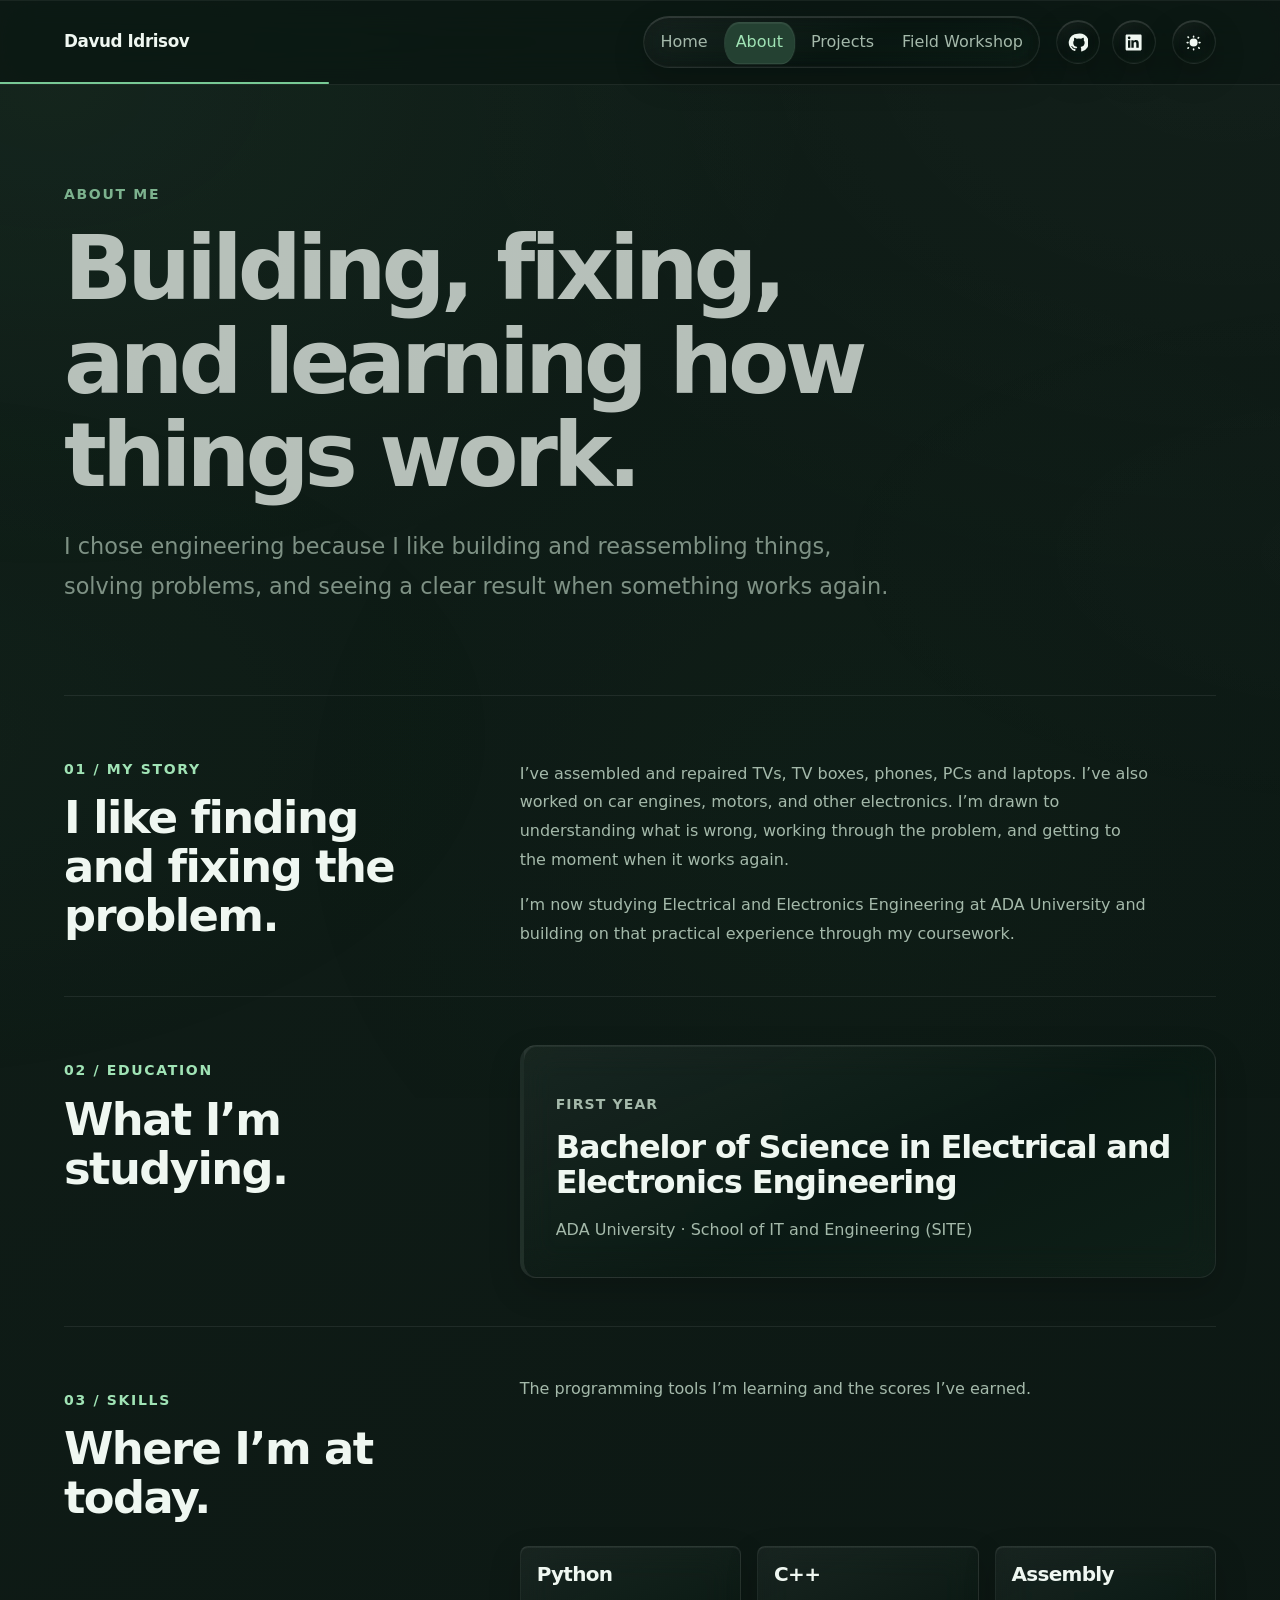
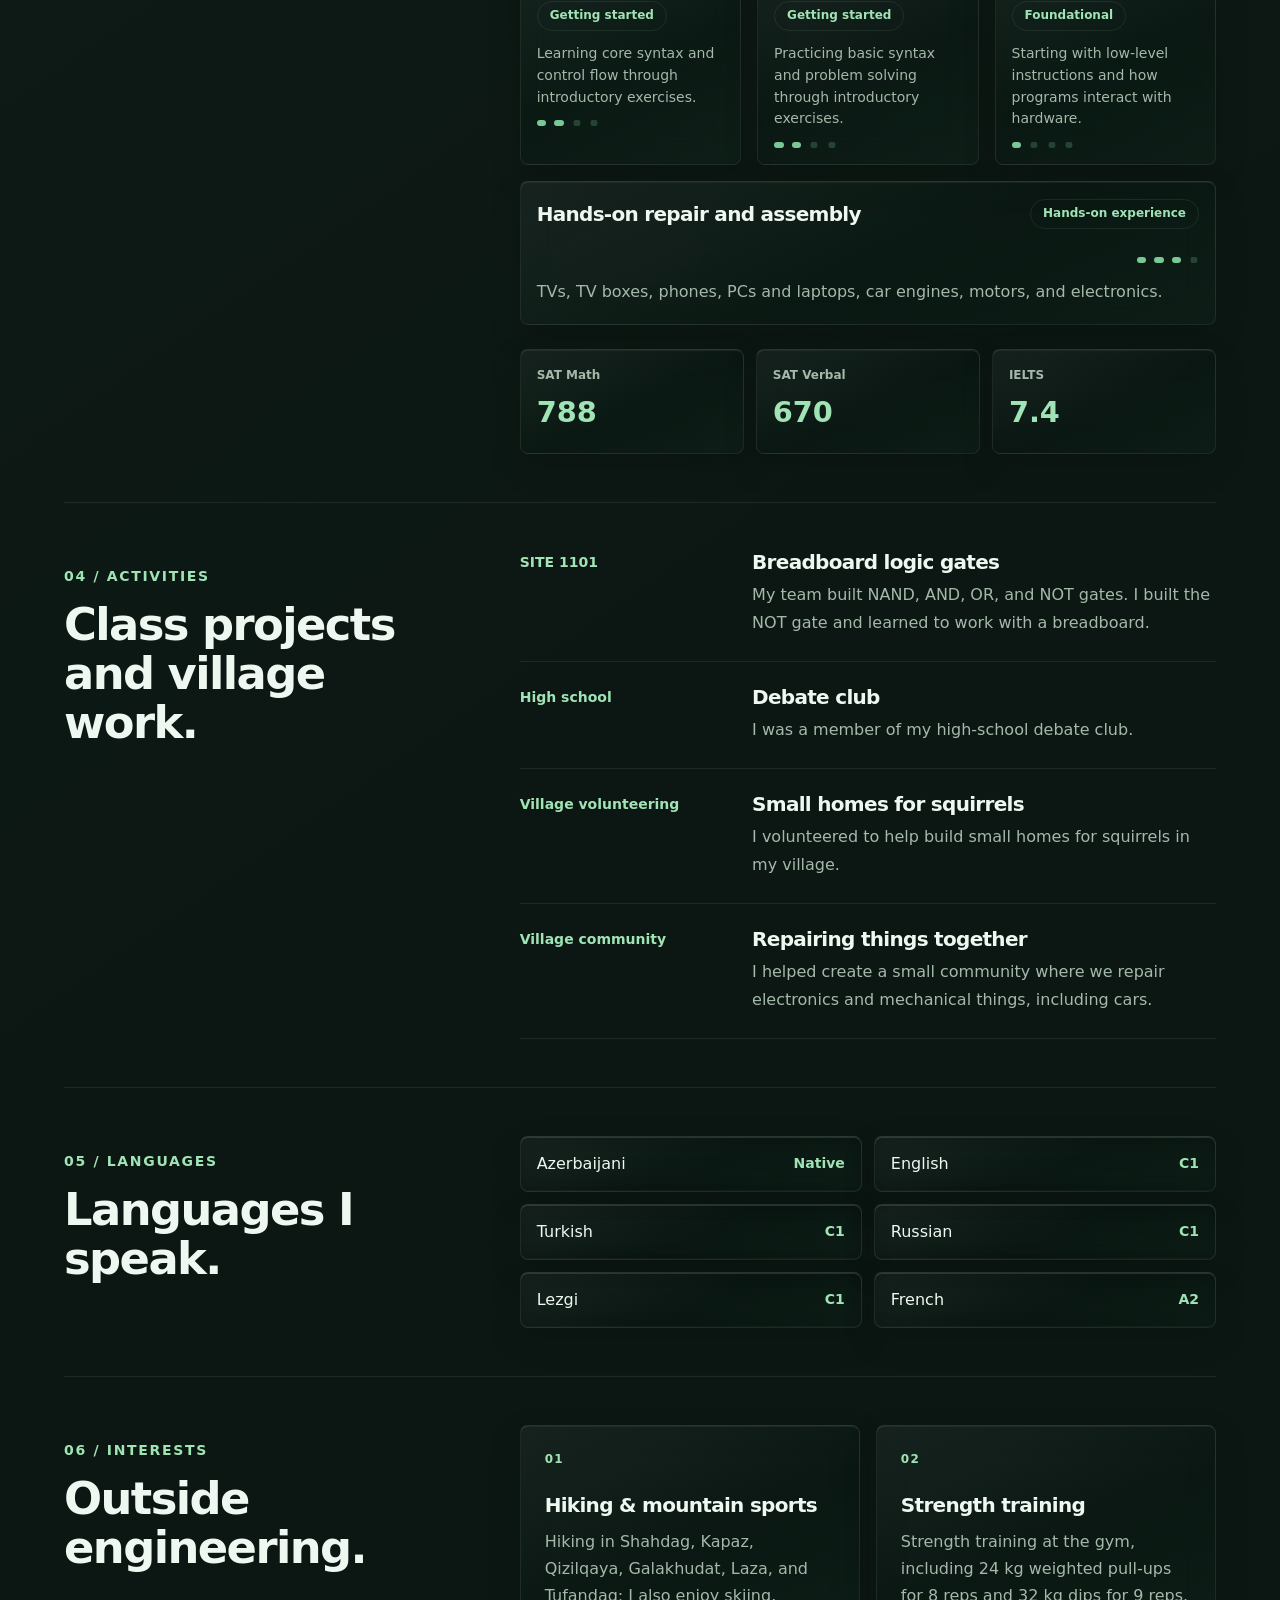
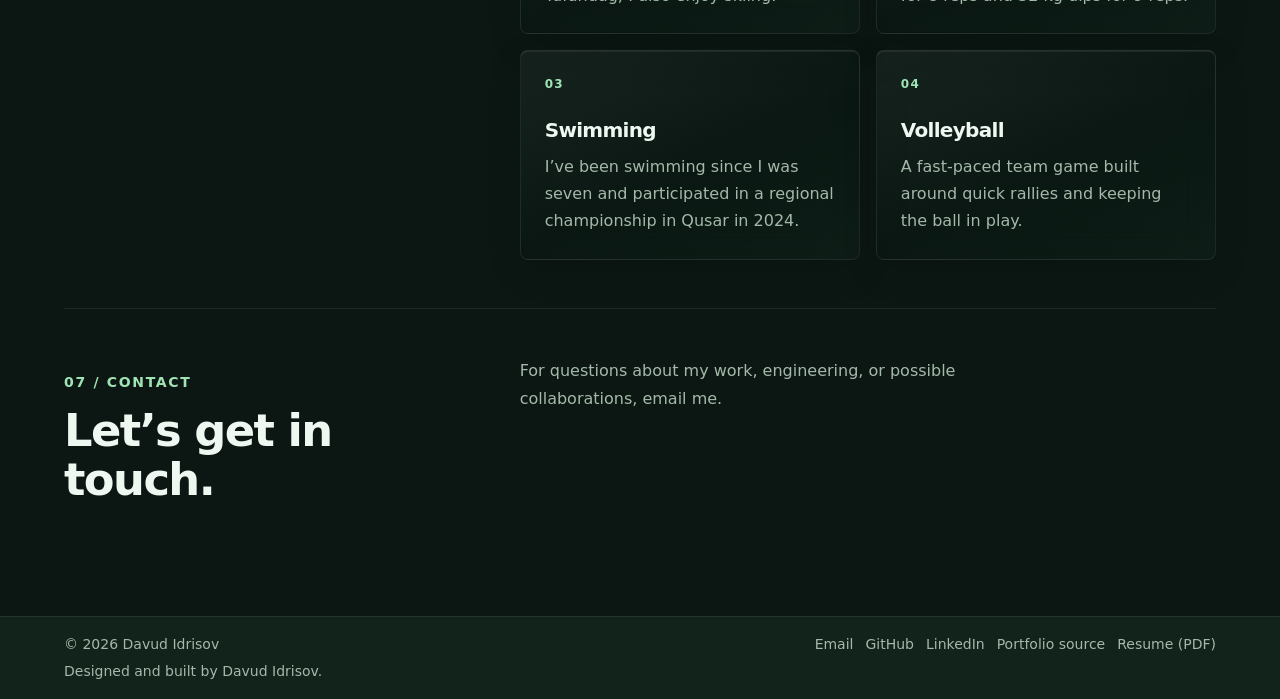
==== commit cafce07b: "Refresh portfolio design and documentation Co-authored-by: Copilot <223556219+Copilot@users.noreply." ====
--- a/about.html
+++ b/about.html
@@ -26,7 +26,6 @@
     <script src="assets/js/site.js" defer></script>
     <script src="assets/js/nav.js" defer></script>
     <script src="assets/js/theme.js" defer></script>
-    <script src="assets/js/copy-email.js" defer></script>
     <script src="assets/js/easter-eggs.js" defer></script>
     <script src="assets/js/reveal.js" defer></script>
     <script src="assets/js/glass-controls.js" defer></script>
@@ -53,10 +52,6 @@
             <svg viewBox="0 0 24 24" aria-hidden="true"><path d="M20.45 2H3.55C2.69 2 2 2.68 2 3.53v16.94c0 .85.69 1.53 1.55 1.53h16.9c.86 0 1.55-.68 1.55-1.53V3.53c0-.85-.69-1.53-1.55-1.53ZM7.93 18.34H4.97V9.02h2.96v9.32ZM6.45 7.75a1.72 1.72 0 1 1 0-3.44 1.72 1.72 0 0 1 0 3.44Zm11.89 10.59h-2.96v-4.53c0-1.08-.02-2.47-1.5-2.47-1.5 0-1.73 1.17-1.73 2.39v4.61H9.2V9.02h2.84v1.27h.04c.4-.73 1.36-1.5 2.8-1.5 3 0 3.56 1.97 3.56 4.53v5.02Z"/></svg>
           </a>
         </div>
-        <div class="site-header__copy-email">
-          <button class="copy-email-button btn btn--secondary" type="button" data-copy-email="didrisov28062@ada.edu.az" aria-describedby="copy-email-feedback" aria-label="Copy email address">Copy email</button>
-          <span class="copy-email-feedback" id="copy-email-feedback" role="status" aria-live="polite"></span>
-        </div>
         <button class="theme-toggle btn btn--icon btn--secondary" type="button" aria-label="Switch to light theme" title="Switch to light theme" aria-pressed="false">
           <svg viewBox="0 0 24 24" aria-hidden="true"><path d="M12 3a1 1 0 0 1 1 1v1a1 1 0 1 1-2 0V4a1 1 0 0 1 1-1Zm0 4a5 5 0 1 0 0 10 5 5 0 0 0 0-10Zm0 12a1 1 0 0 1 1 1v1a1 1 0 1 1-2 0v-1a1 1 0 0 1 1-1ZM4 11h1a1 1 0 1 1 0 2H4a1 1 0 1 1 0-2Zm15 0h1a1 1 0 1 1 0 2h-1a1 1 0 1 1 0-2ZM5.64 4.22l.71.71a1 1 0 0 1-1.41 1.41l-.71-.71a1 1 0 0 1 1.41-1.41Zm13.42 13.42.71.71a1 1 0 0 1-1.41 1.41l-.71-.71a1 1 0 0 1 1.41-1.41Zm0-11.3-.71.71a1 1 0 0 1-1.41-1.41l.71-.71a1 1 0 0 1 1.41 1.41ZM5.64 19.78a1 1 0 0 1-1.41-1.41l.71-.71a1 1 0 0 1 1.41 1.41l-.71.71Z"/></svg>
         </button>
@@ -248,7 +243,6 @@
         </div>
         <div class="contact-section__content">
           <p>For questions about my work, engineering, or possible collaborations, email me.</p>
-          <a class="btn btn--primary" href="mailto:didrisov28062@ada.edu.az">Email Davud <span class="btn__arrow" aria-hidden="true">↗</span></a>
         </div>
       </section>
     </main>
--- a/assets/css/base.css
+++ b/assets/css/base.css
@@ -1,16 +1,16 @@
 :root {
   color-scheme: dark;
 
-  --bg-primary: #111214;
-  --bg-elevated: #181a1d;
-  --bg-subtle: #202327;
+  --bg-primary: #0c1713;
+  --bg-elevated: #12231c;
+  --bg-subtle: #1b3025;
   --border-hairline: rgb(255 255 255 / 8%);
   --border-strong: rgb(255 255 255 / 16%);
-  --text-primary: #f3f1ed;
-  --text-secondary: #9c9a94;
-  --accent-primary: #d99b52;
-  --accent-primary-rgb: 217 155 82;
-  --accent-soft: rgb(217 155 82 / 12%);
+  --text-primary: #eff7f1;
+  --text-secondary: #a4b9aa;
+  --accent-primary: #78c995;
+  --accent-primary-rgb: 120 201 149;
+  --accent-soft: rgb(120 201 149 / 12%);
   --status-active: #529e72;
   --status-active-rgb: 82 158 114;
   --color-page: var(--bg-primary);
@@ -20,8 +20,8 @@
   --color-text-muted: var(--text-secondary);
   --color-accent: var(--accent-primary);
   --color-accent-rgb: var(--accent-primary-rgb);
-  --color-accent-strong: #e6b16d;
-  --color-green: #252a26;
+  --color-accent-strong: #a0e3b5;
+  --color-green: #1d3828;
   --color-border: var(--border-hairline);
   --color-border-strong: var(--border-strong);
   --color-focus: var(--accent-primary);
@@ -59,6 +59,8 @@
   --radius-pill: 999px;
   --shadow-card: 0 0.75rem 2rem rgb(0 0 0 / 18%);
   --ease-standard: cubic-bezier(0.2, 0.7, 0.2, 1);
+  --ease-ios-sheet: cubic-bezier(0.32, 0.72, 0, 1);
+  --ease-apple-out: cubic-bezier(0.16, 1, 0.3, 1);
   --duration-ui: 180ms;
 
   font-family: var(--font-body);
@@ -73,21 +75,21 @@
 :root[data-theme="light"] {
   color-scheme: light;
 
-  --bg-primary: #f6f4ef;
+  --bg-primary: #edf4ee;
   --bg-elevated: #ffffff;
-  --bg-subtle: #ece9e1;
+  --bg-subtle: #e0ebe2;
   --border-hairline: #e2dfd7;
   --border-strong: #c9c4b8;
-  --text-primary: #171716;
-  --text-secondary: #5c5a54;
-  --accent-primary: #b4732a;
-  --accent-primary-rgb: 180 115 42;
-  --accent-soft: rgb(180 115 42 / 12%);
+  --text-primary: #12261a;
+  --text-secondary: #4a6251;
+  --accent-primary: #17683d;
+  --accent-primary-rgb: 23 104 61;
+  --accent-soft: rgb(23 104 61 / 12%);
   --status-active: #2f7a50;
   --status-active-rgb: 47 122 80;
-  --color-accent-strong: #8b551b;
-  --color-green: #e5e9e2;
-  --color-on-accent: #171716;
+  --color-accent-strong: #145a35;
+  --color-green: #dcebe0;
+  --color-on-accent: #fff;
   --color-grid-rgb: 92 90 84;
   --shadow-card: 0 0.75rem 2rem rgb(38 34 27 / 8%);
 }
@@ -136,15 +138,15 @@
 
 .reveal-ready [data-reveal] {
   opacity: 0;
-  transform: translateY(1.25rem);
+  transform: translate3d(0, 12px, 0);
   transition:
-    opacity 550ms ease var(--reveal-delay, 0ms),
-    transform 550ms ease var(--reveal-delay, 0ms);
+    opacity 450ms var(--ease-apple-out) var(--reveal-delay, 0ms),
+    transform 450ms var(--ease-apple-out) var(--reveal-delay, 0ms);
 }
 
 .reveal-ready [data-reveal].is-revealed {
   opacity: 1;
-  transform: translateY(0);
+  transform: translate3d(0, 0, 0);
 }
 
 body::before,
@@ -258,12 +260,7 @@
   text-decoration: none;
   touch-action: manipulation;
   cursor: pointer;
-  transition:
-    background var(--duration-ui) var(--ease-standard),
-    border-color var(--duration-ui) var(--ease-standard),
-    box-shadow var(--duration-ui) var(--ease-standard),
-    color var(--duration-ui) var(--ease-standard),
-    transform var(--duration-ui) var(--ease-standard);
+  transition: transform var(--duration-ui) var(--ease-ios-sheet);
 }
 
 .btn--primary {
--- a/assets/css/layout.css
+++ b/assets/css/layout.css
@@ -35,7 +35,6 @@
   z-index: 10;
   min-height: 5rem;
   border-bottom: 1px solid var(--color-border);
-  transition: box-shadow 220ms var(--ease-standard);
 }
 
 .site-header.is-scrolled {
@@ -106,7 +105,7 @@
   border-radius: var(--radius-pill);
   color: var(--color-text-muted);
   text-decoration: none;
-  transition: color 160ms ease, background-color 160ms ease, transform 160ms ease;
+  transition: transform 160ms var(--ease-ios-sheet);
 }
 
 .site-nav__link:hover,
--- a/assets/css/glass.css
+++ b/assets/css/glass.css
@@ -1,9 +1,10 @@
 :root {
-  --glass-tint: 17 18 20;
+  --glass-tint: 12 23 19;
+  --glass-bg: rgb(18 38 28 / 91%);
   --glass-alpha: 0.82;
   --glass-alpha-raised: 0.94;
   --glass-fill: rgb(var(--glass-tint) / var(--glass-alpha));
-  --glass-fill-raised: rgb(24 26 29 / var(--glass-alpha-raised));
+  --glass-fill-raised: rgb(18 35 28 / var(--glass-alpha-raised));
   --glass-gradient: linear-gradient(
     155deg,
     rgb(255 255 255 / 5%) 0%,
@@ -31,7 +32,8 @@
 }
 
 :root[data-theme="light"] {
-  --glass-tint: 246 244 239;
+  --glass-tint: 237 244 238;
+  --glass-bg: rgb(240 248 242 / 94%);
   --glass-alpha: 0.88;
   --glass-alpha-raised: 0.96;
   --glass-fill: rgb(var(--glass-tint) / var(--glass-alpha));
@@ -39,9 +41,9 @@
   --glass-gradient: linear-gradient(
     155deg,
     rgb(255 255 255 / 92%),
-    rgb(246 244 239 / 82%)
+    rgb(237 244 238 / 82%)
   );
-  --glass-fallback: #f6f4ef;
+  --glass-fallback: var(--bg-primary);
   --glass-fallback-raised: #ffffff;
   --glass-border: var(--border-hairline);
   --glass-top-highlight: rgb(255 255 255 / 96%);
@@ -262,10 +264,7 @@
   isolation: isolate;
   overflow: hidden;
   transform: translate3d(var(--magnetic-x, 0), var(--magnetic-y, 0), 0);
-  transition:
-    border-color 180ms var(--ease-standard),
-    box-shadow 180ms var(--ease-standard),
-    transform 180ms var(--ease-standard);
+  transition: transform 180ms var(--ease-ios-sheet);
 }
 
 .glass-control__light {
@@ -496,10 +495,7 @@
   .language-list li,
   .station-panel,
   .achievement-panel {
-    transition:
-      border-color 180ms var(--ease-standard),
-      box-shadow 180ms var(--ease-standard),
-      transform 180ms var(--ease-standard);
+    transition: transform 300ms var(--ease-apple-out);
   }
 
   .project-card:hover,
@@ -702,7 +698,169 @@
     transition: none;
     will-change: auto;
   }
-
+}
+
+/* Shared spatial motion and sheet surfaces. */
+.site-header {
+  position: sticky;
+  top: 0;
+  z-index: 50;
+  background: color-mix(in srgb, var(--bg-primary) 78%, transparent);
+  border-bottom: 1px solid var(--border-hairline);
+  box-shadow: inset 0 1px 0 rgba(255, 255, 255, 0.06);
+  -webkit-backdrop-filter: blur(18px) saturate(180%);
+  backdrop-filter: blur(18px) saturate(180%);
+}
+
+.site-header::after {
+  inset: auto 0 0;
+  height: 2px;
+  border-radius: 0;
+  background: var(--accent-primary);
+  opacity: 1;
+  transform: scaleX(var(--scroll-progress, 0));
+  transform-origin: left;
+  transition: none;
+}
+
+.site-nav::before { display: none; }
+.site-nav > .nav-pill {
+  position: absolute;
+  z-index: 0;
+  top: 0;
+  left: 0;
+  width: 100px;
+  height: 40px;
+  border: 1px solid var(--glass-border);
+  border-radius: 999px;
+  background: color-mix(in srgb, var(--accent-primary) 18%, var(--bg-elevated));
+  box-shadow: inset 0 1px 0 rgba(255, 255, 255, 0.06);
+  pointer-events: none;
+  transform-origin: top left;
+  transition: transform 420ms var(--ease-ios-sheet);
+}
+.site-nav__link[aria-current="page"] { background: transparent; }
+
+.project-card, .education-card, .skill-card, .score-card, .interest-card,
+.station-panel, .achievement-panel, .circuit-toy, .workshop {
+  box-shadow: var(--glass-outer-shadow), inset 0 1px 0 rgba(255, 255, 255, 0.06);
+}
+@media (hover: hover) and (prefers-reduced-motion: no-preference) {
+  .project-card:hover, .project-card:nth-child(even):hover,
+  .skill-card:hover, .skill-card:nth-child(even):hover,
+  .score-card:hover, .score-card:nth-child(even):hover,
+  .interest-card:hover, .interest-card:nth-child(even):hover,
+  .education-card:hover, .language-list li:hover,
+  .station-panel:hover, .achievement-panel:hover {
+    transform: translate3d(0, -3px, 0);
+  }
+  .reveal-ready .project-card[data-reveal].is-revealed:hover,
+  .reveal-ready .skill-card[data-reveal].is-revealed:hover,
+  .reveal-ready .score-card[data-reveal].is-revealed:hover,
+  .reveal-ready .interest-card[data-reveal].is-revealed:hover,
+  .reveal-ready .education-card[data-reveal].is-revealed:hover,
+  .reveal-ready .station-panel[data-reveal].is-revealed:hover,
+  .reveal-ready .achievement-panel[data-reveal].is-revealed:hover {
+    transform: translate3d(0, -3px, 0);
+  }
+}
+.btn:not(:disabled):not([aria-disabled="true"]):active,
+.glass-control:not(:disabled):active,
+.workshop-controls button:not(:disabled):active {
+  transform: translate3d(0, 0, 0) scale(0.965);
+}
+
+main {
+  transform-origin: center top;
+  transition: transform 420ms cubic-bezier(0.22, 1, 0.36, 1), filter 420ms cubic-bezier(0.22, 1, 0.36, 1);
+}
+body.has-glass-sheet main {
+  transform: scale(0.965);
+  filter: blur(3px);
+}
+.glass-backdrop {
+  position: fixed;
+  inset: 0;
+  width: 100%;
+  max-width: none;
+  height: 100%;
+  max-height: none;
+  margin: 0;
+  padding: clamp(1rem, 4vw, 3rem);
+  border: 0;
+  background: transparent;
+  color: var(--color-text);
+  overflow: auto;
+}
+.glass-backdrop[open] { display: grid; place-items: center; }
+.glass-backdrop::backdrop {
+  background: rgb(3 14 8 / 60%);
+  -webkit-backdrop-filter: blur(32px) saturate(200%);
+  backdrop-filter: blur(32px) saturate(200%);
+}
+.liquid-sheet {
+  position: relative;
+  width: min(54rem, 100%);
+  max-height: calc(100dvh - 2rem);
+  overflow: auto;
+  padding: clamp(1.25rem, 4vw, 2.5rem);
+  border-radius: 1.5rem;
+  background: var(--glass-bg);
+  box-shadow: 0 2rem 6rem rgb(0 0 0 / 35%), inset 0 1px 0 rgba(255, 255, 255, 0.06);
+  transform-origin: top left;
+  -webkit-backdrop-filter: blur(32px) saturate(200%);
+  backdrop-filter: blur(32px) saturate(200%);
+}
+.liquid-sheet::before {
+  position: absolute;
+  z-index: 2;
+  inset: 0;
+  padding: 1.5px;
+  border-radius: inherit;
+  background: linear-gradient(135deg, rgb(255 255 255 / 65%), transparent 35%, transparent 65%, rgb(255 255 255 / 35%));
+  content: "";
+  pointer-events: none;
+  -webkit-mask: linear-gradient(#fff 0 0) content-box, linear-gradient(#fff 0 0);
+  -webkit-mask-composite: xor;
+  mask-composite: exclude;
+}
+.liquid-sheet__header { display: flex; align-items: start; justify-content: space-between; gap: 1rem; }
+.liquid-sheet__header h2 { margin: 0; }
+.liquid-sheet__close { flex: 0 0 auto; }
+.liquid-sheet__content { margin-top: 1.5rem; }
+.liquid-sheet__content img { width: 100%; height: auto; margin: 1rem 0; border-radius: 0.75rem; }
+.liquid-sheet__content .project-card__metadata { margin: 1.5rem 0; }
+.liquid-sheet__content .project-card__description { color: var(--color-text); }
+
+@media (max-width: 58rem) {
+  .site-header .site-header__controls { position: static; }
+  .js .site-nav {
+    display: flex;
+    opacity: 0;
+    visibility: hidden;
+    pointer-events: none;
+    transform: translate3d(0, -8px, 0);
+    transition: opacity 220ms var(--ease-ios-sheet), transform 220ms var(--ease-ios-sheet), visibility 0s linear 220ms;
+  }
+  .js .site-nav.is-open {
+    opacity: 1;
+    visibility: visible;
+    pointer-events: auto;
+    transform: translate3d(0, 0, 0);
+    transition-delay: 0s;
+  }
+  .site-nav > .nav-pill { display: none; }
+}
+@media (prefers-reduced-transparency: reduce) {
+  .liquid-sheet { background: var(--bg-elevated); -webkit-backdrop-filter: none; backdrop-filter: none; }
+}
+@media (prefers-reduced-motion: reduce) {
+  body.has-glass-sheet main { transform: none; filter: none; }
+  .site-nav > .nav-pill { transition: none; }
+  .js .site-nav, .js .site-nav.is-open { transform: none; }
+}
+
+@media (prefers-reduced-motion: reduce) {
   .glass-control.is-rippling .glass-control__ripple {
     animation: none;
   }
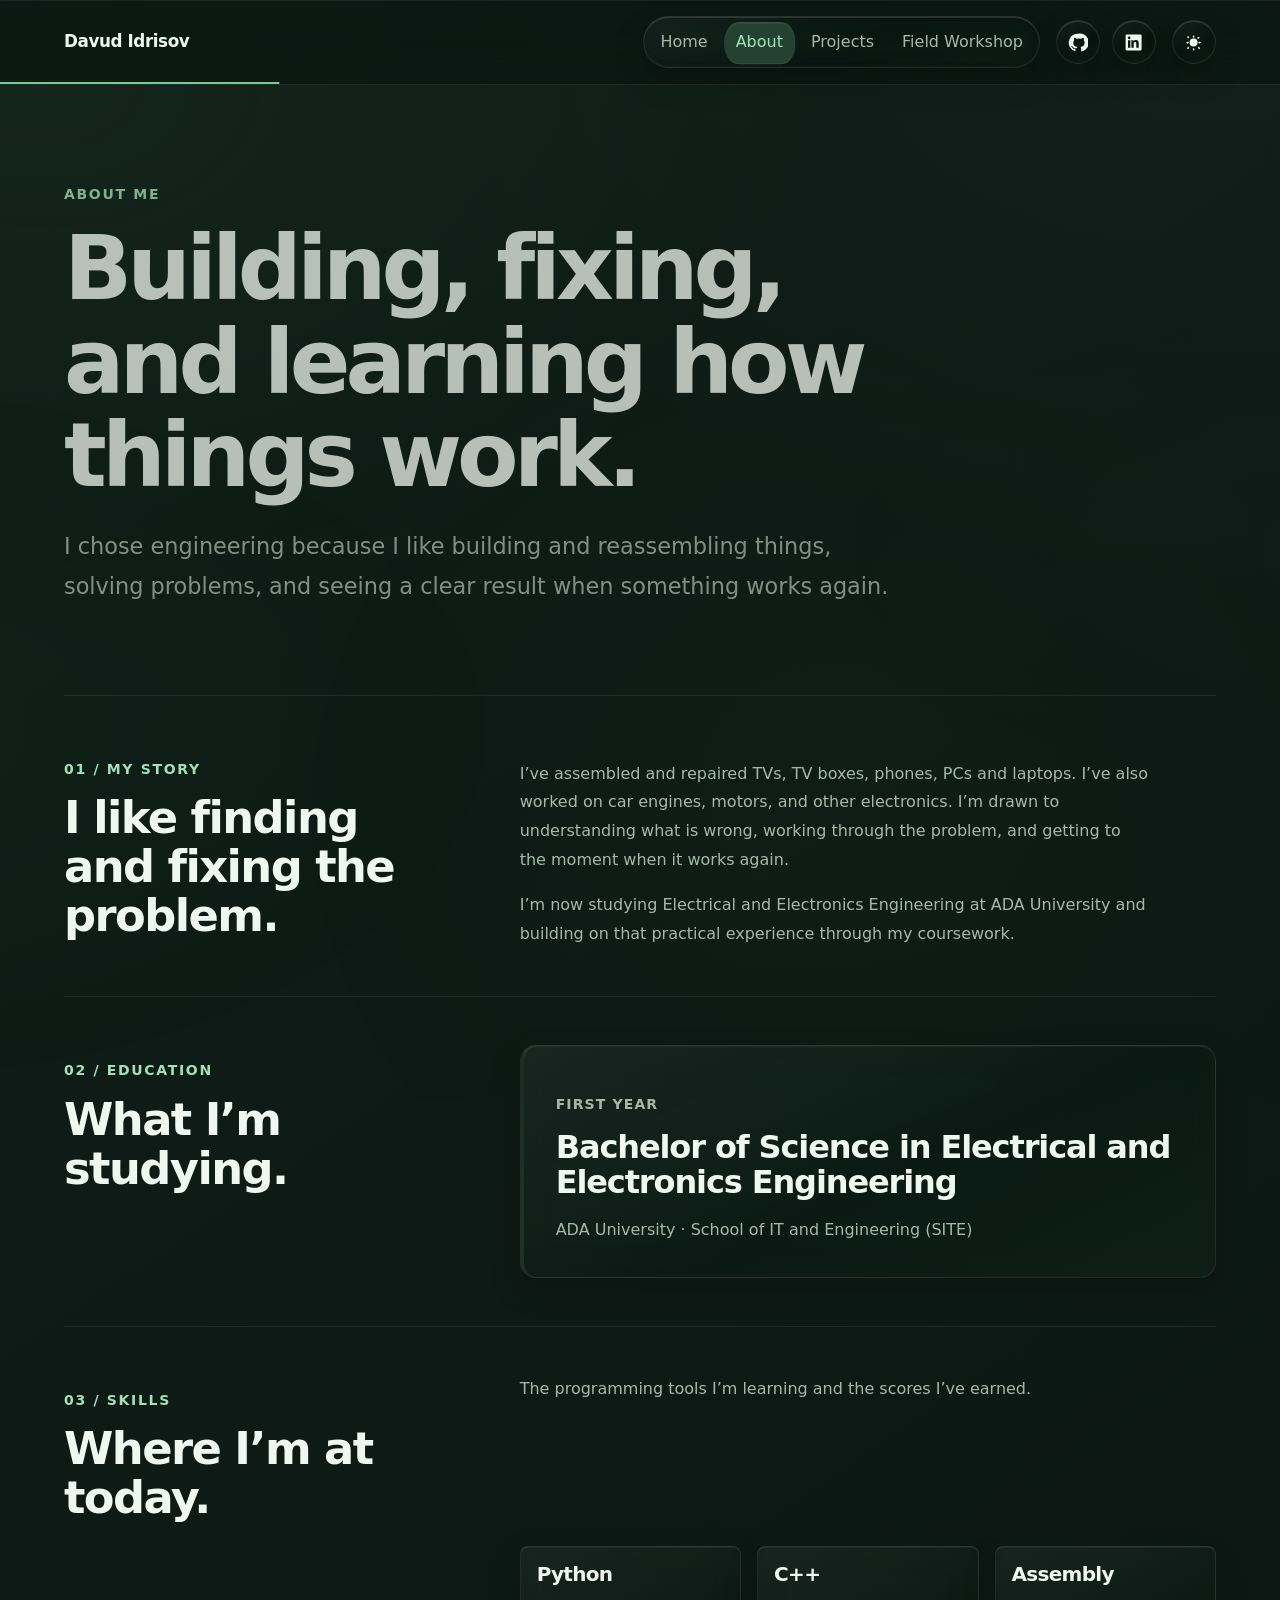
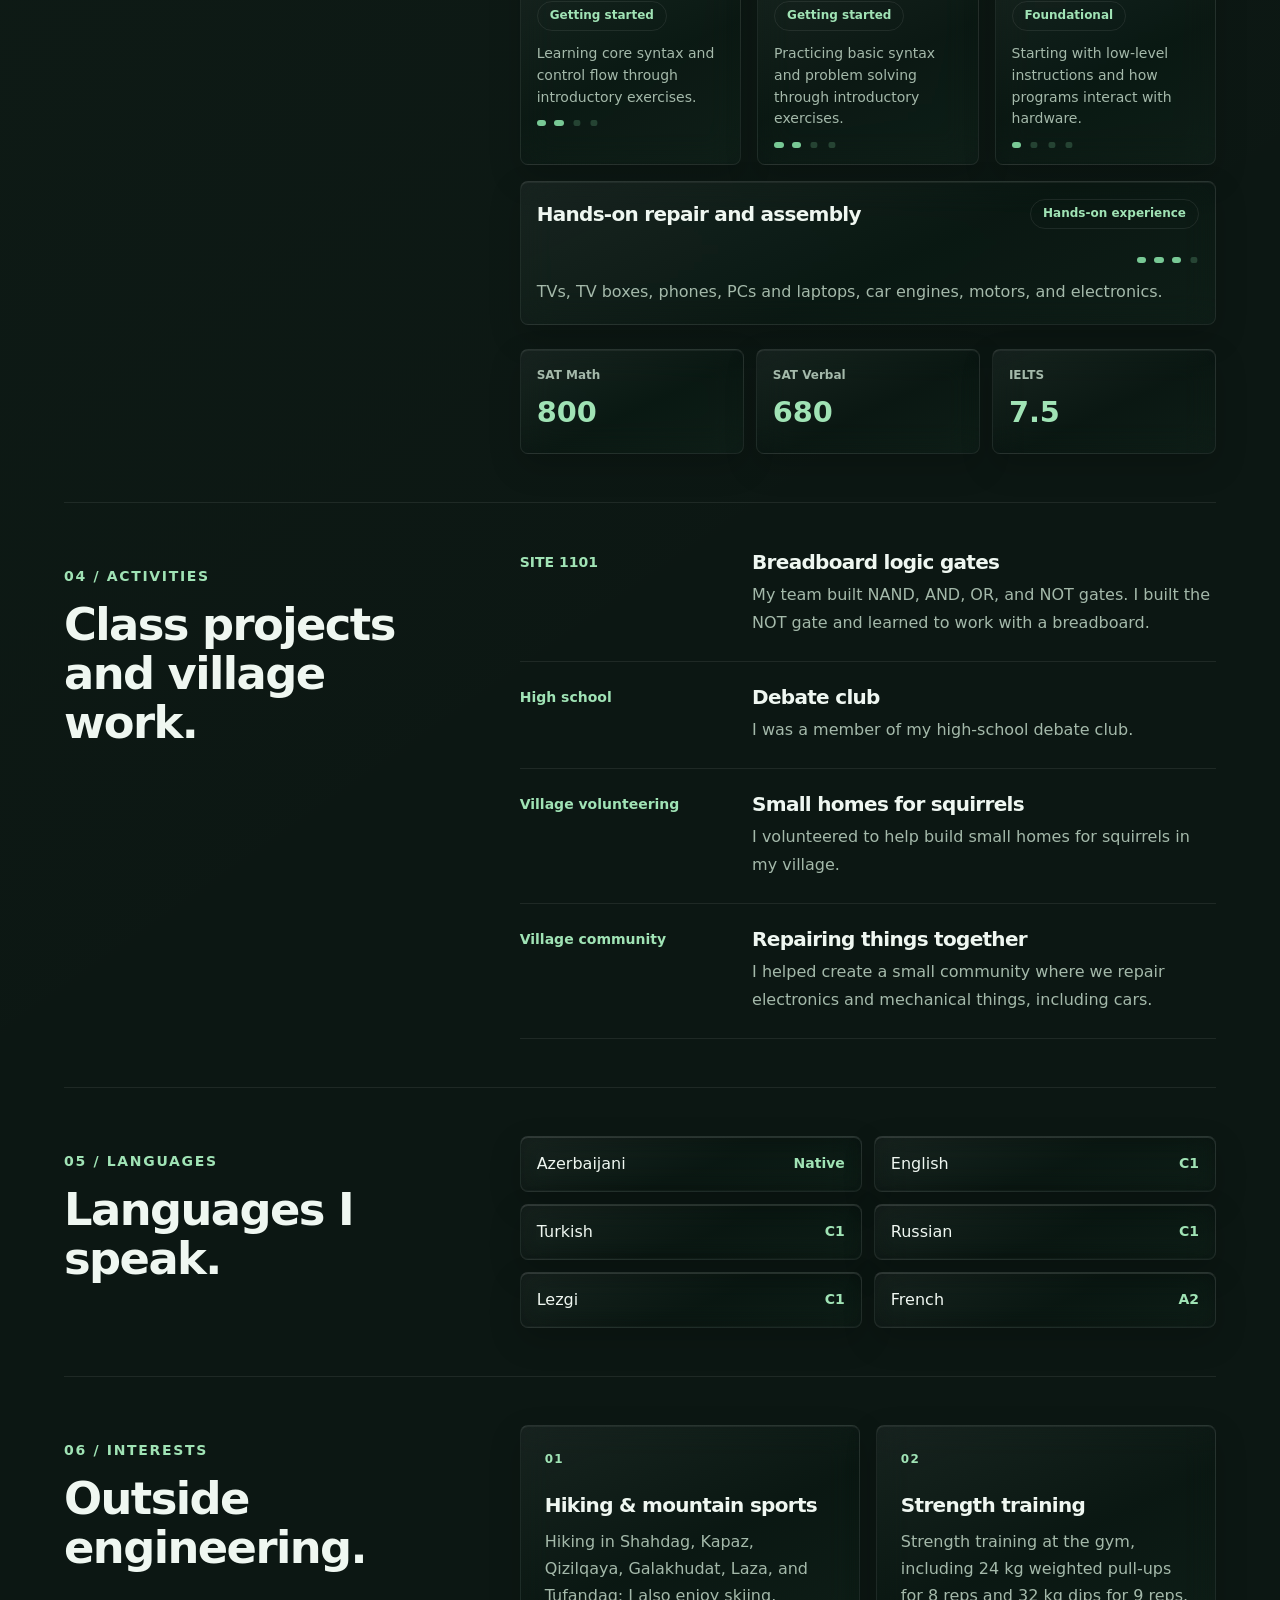
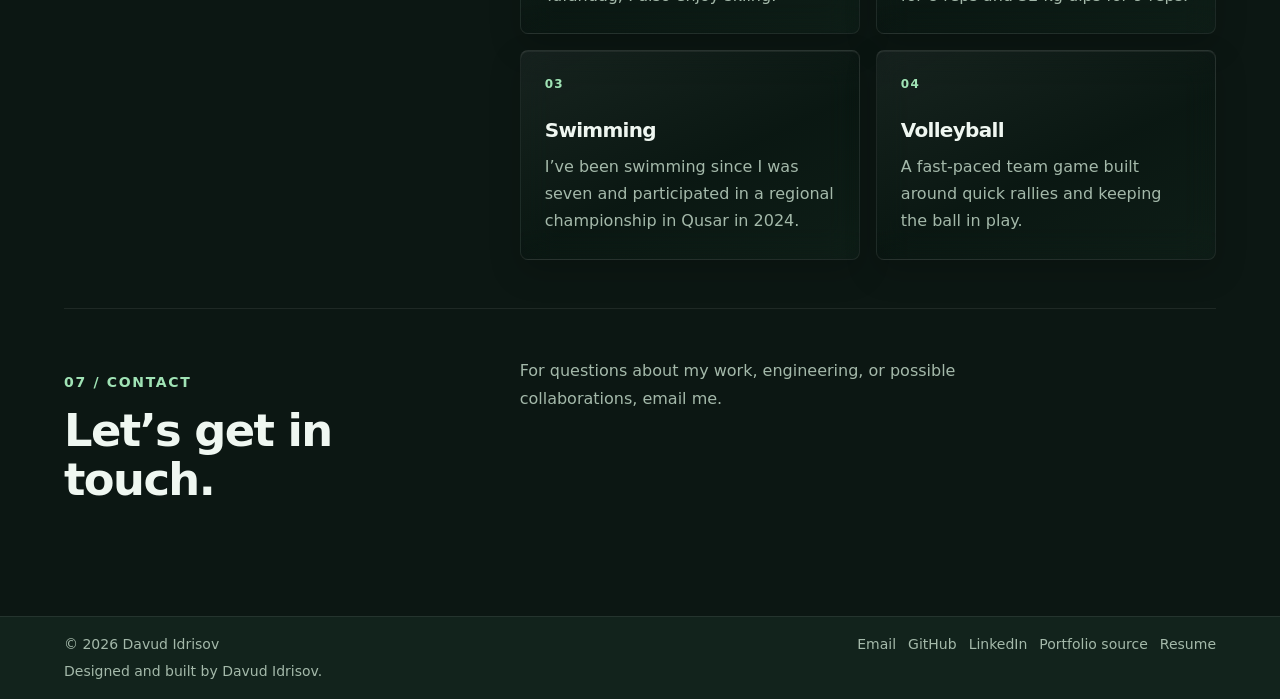
==== commit eb5281b1: "Polish portfolio interactions and add regression checks Co-authored-by: Copilot <223556219+Copilot@u" ====
--- a/about.html
+++ b/about.html
@@ -4,7 +4,7 @@
     <meta charset="utf-8">
     <meta name="viewport" content="width=device-width, initial-scale=1">
     <meta name="description" content="Background, education, interests, and activities of an electrical and electronics engineering student.">
-    <meta name="theme-color" content="#111214">
+    <meta name="theme-color" content="#0c1713">
     <meta property="og:type" content="website">
     <meta property="og:title" content="About — Davud Idrisov">
     <meta property="og:description" content="My background, education, hands-on skills, activities, languages, and interests.">
@@ -256,7 +256,7 @@
         <a href="https://github.com/Davud09" target="_blank" rel="noopener noreferrer">GitHub</a>
         <a href="https://www.linkedin.com/in/davud-idrisov-333a382b0/" target="_blank" rel="noopener noreferrer">LinkedIn</a>
         <a href="https://github.com/Davud09/Davud09.github.io" target="_blank" rel="noopener noreferrer">Portfolio source</a>
-        <a href="assets/Davud_Idrisov_CV.pdf" download>Resume (PDF)</a>
+        <a href="about.html">Resume</a>
       </nav>
     </footer>
   </body>
